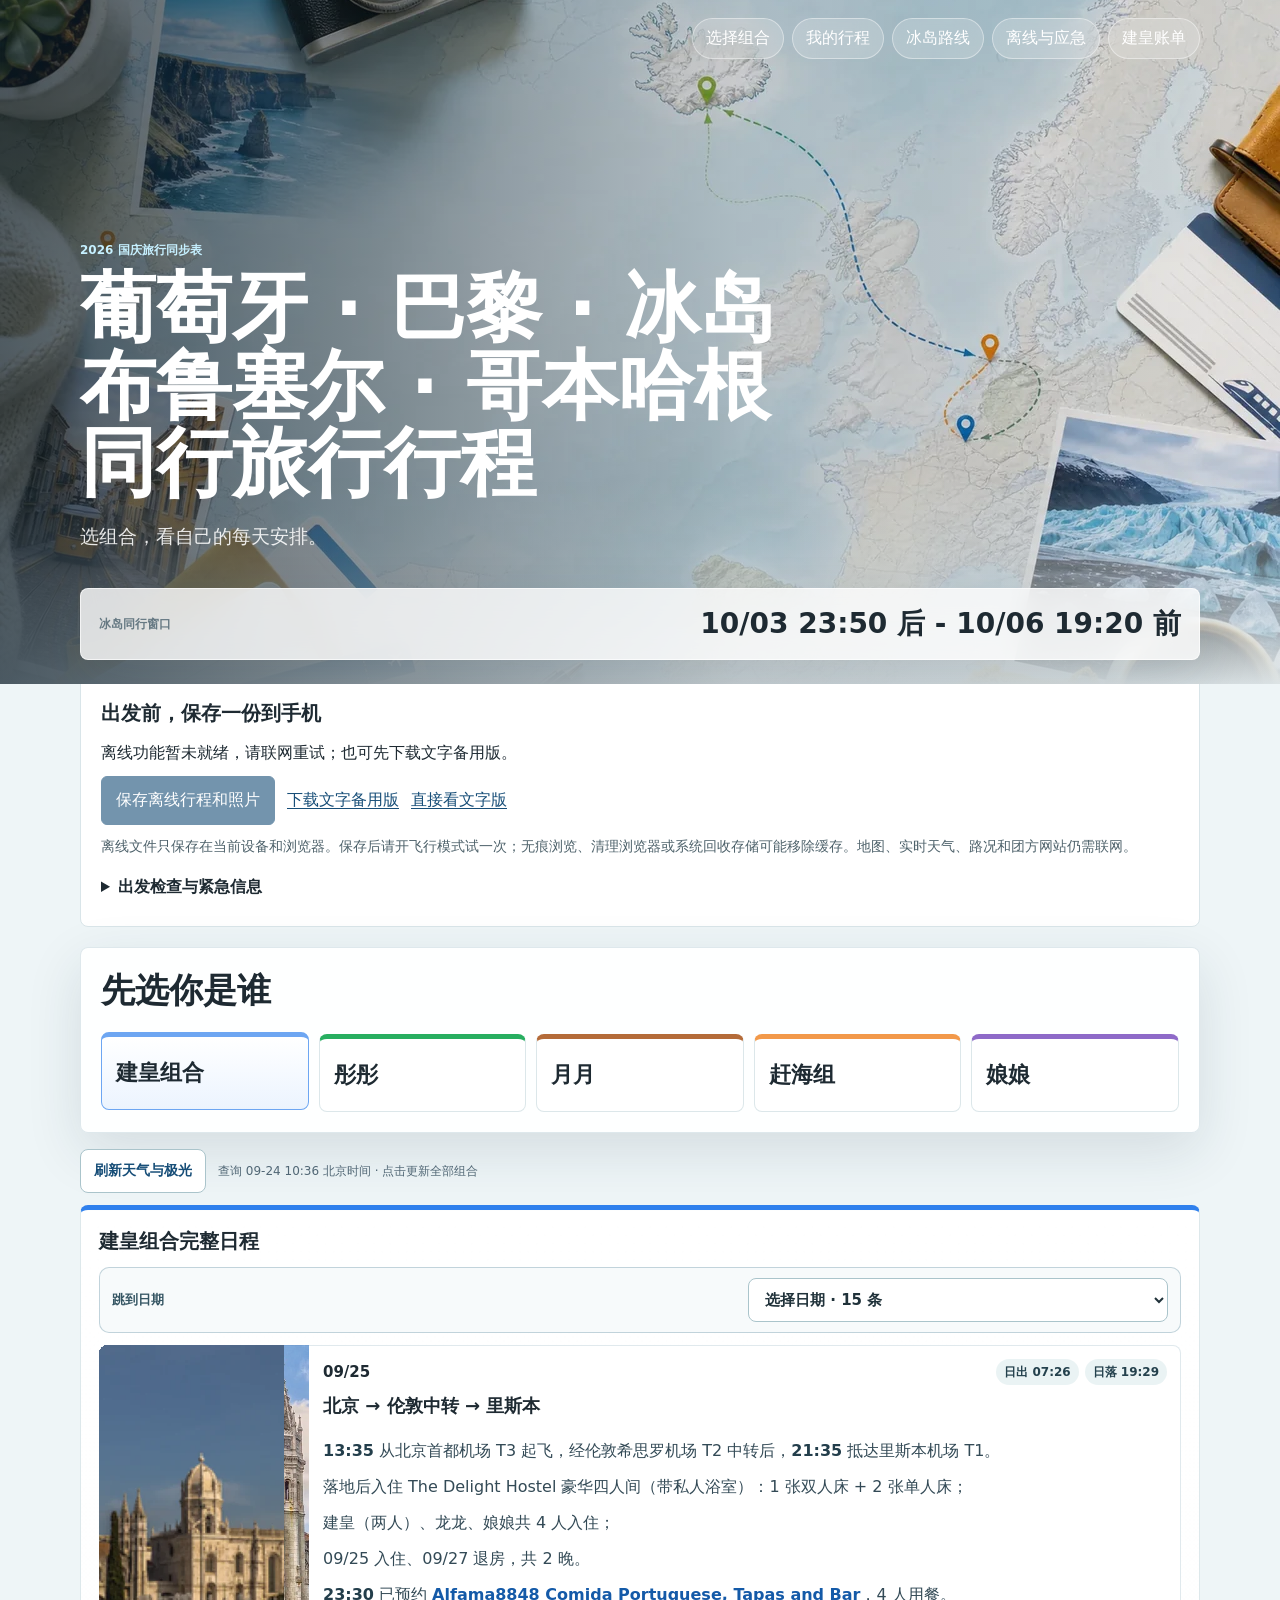
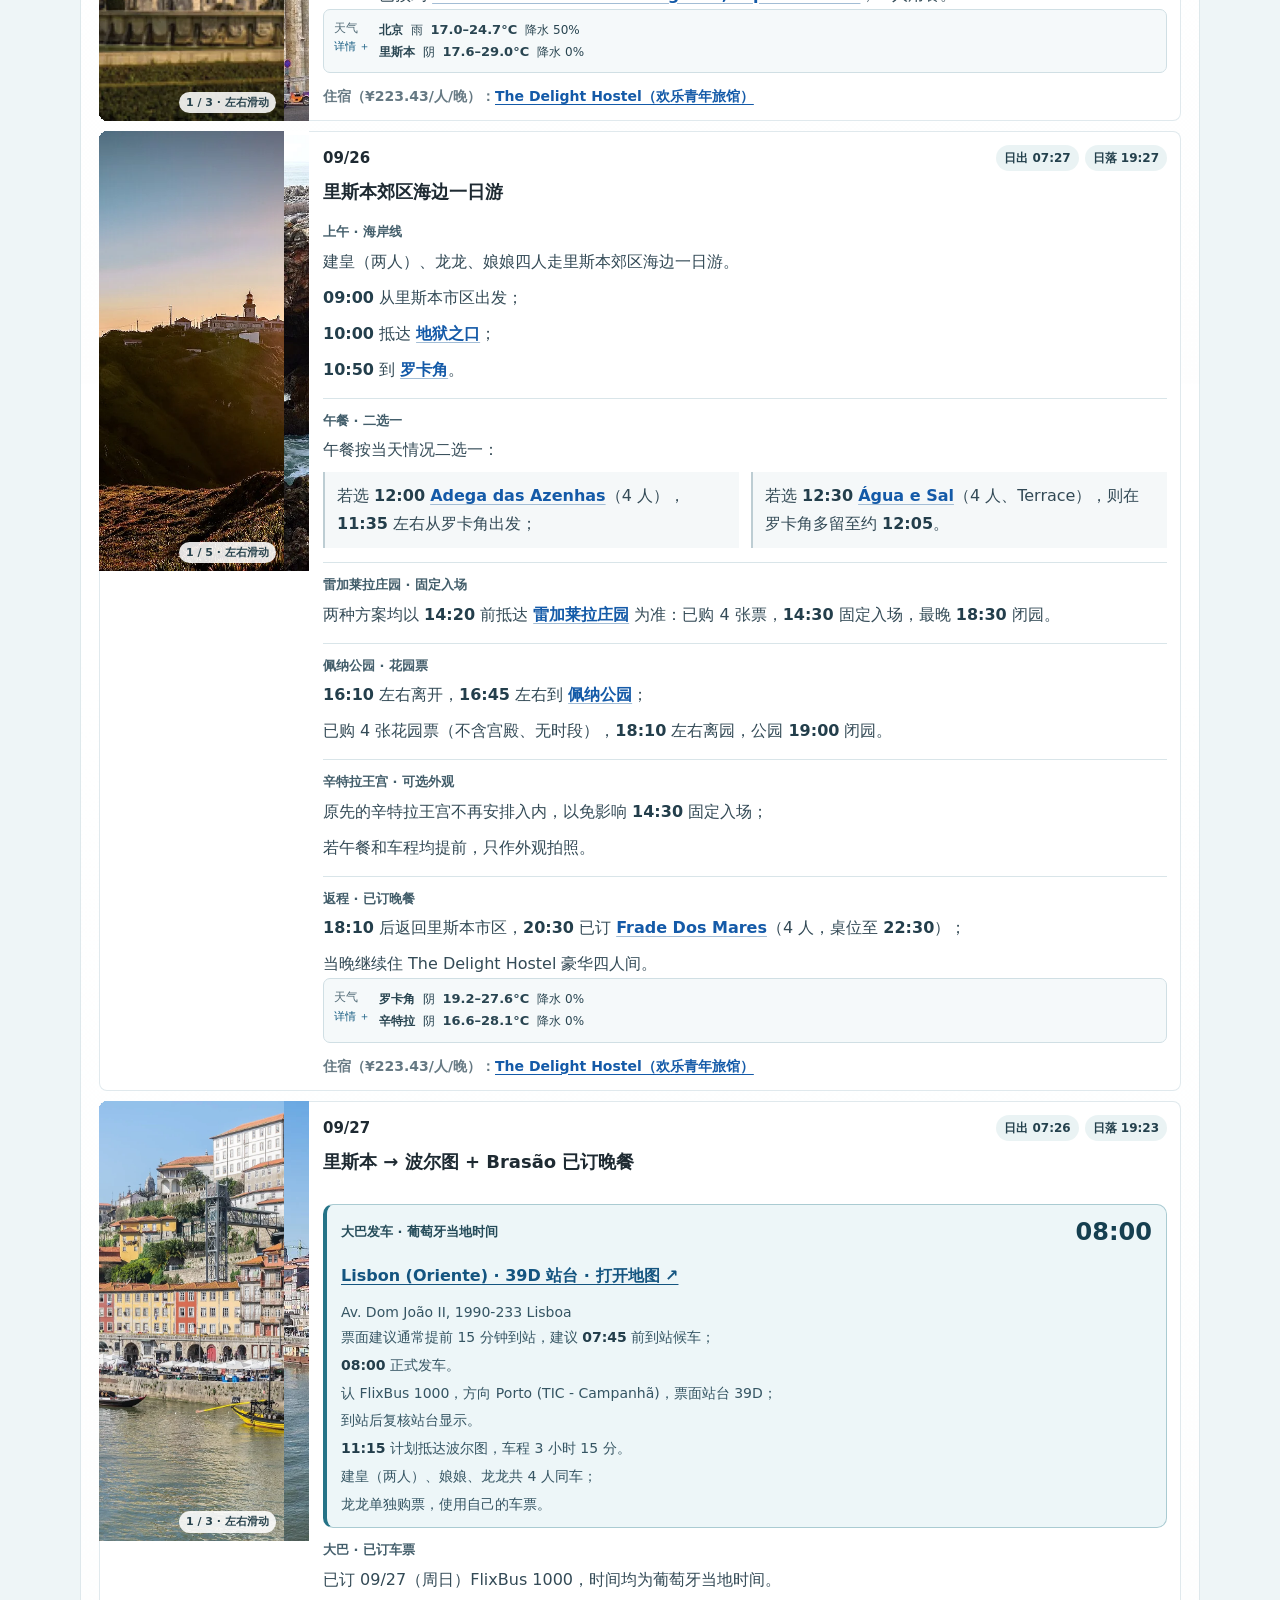
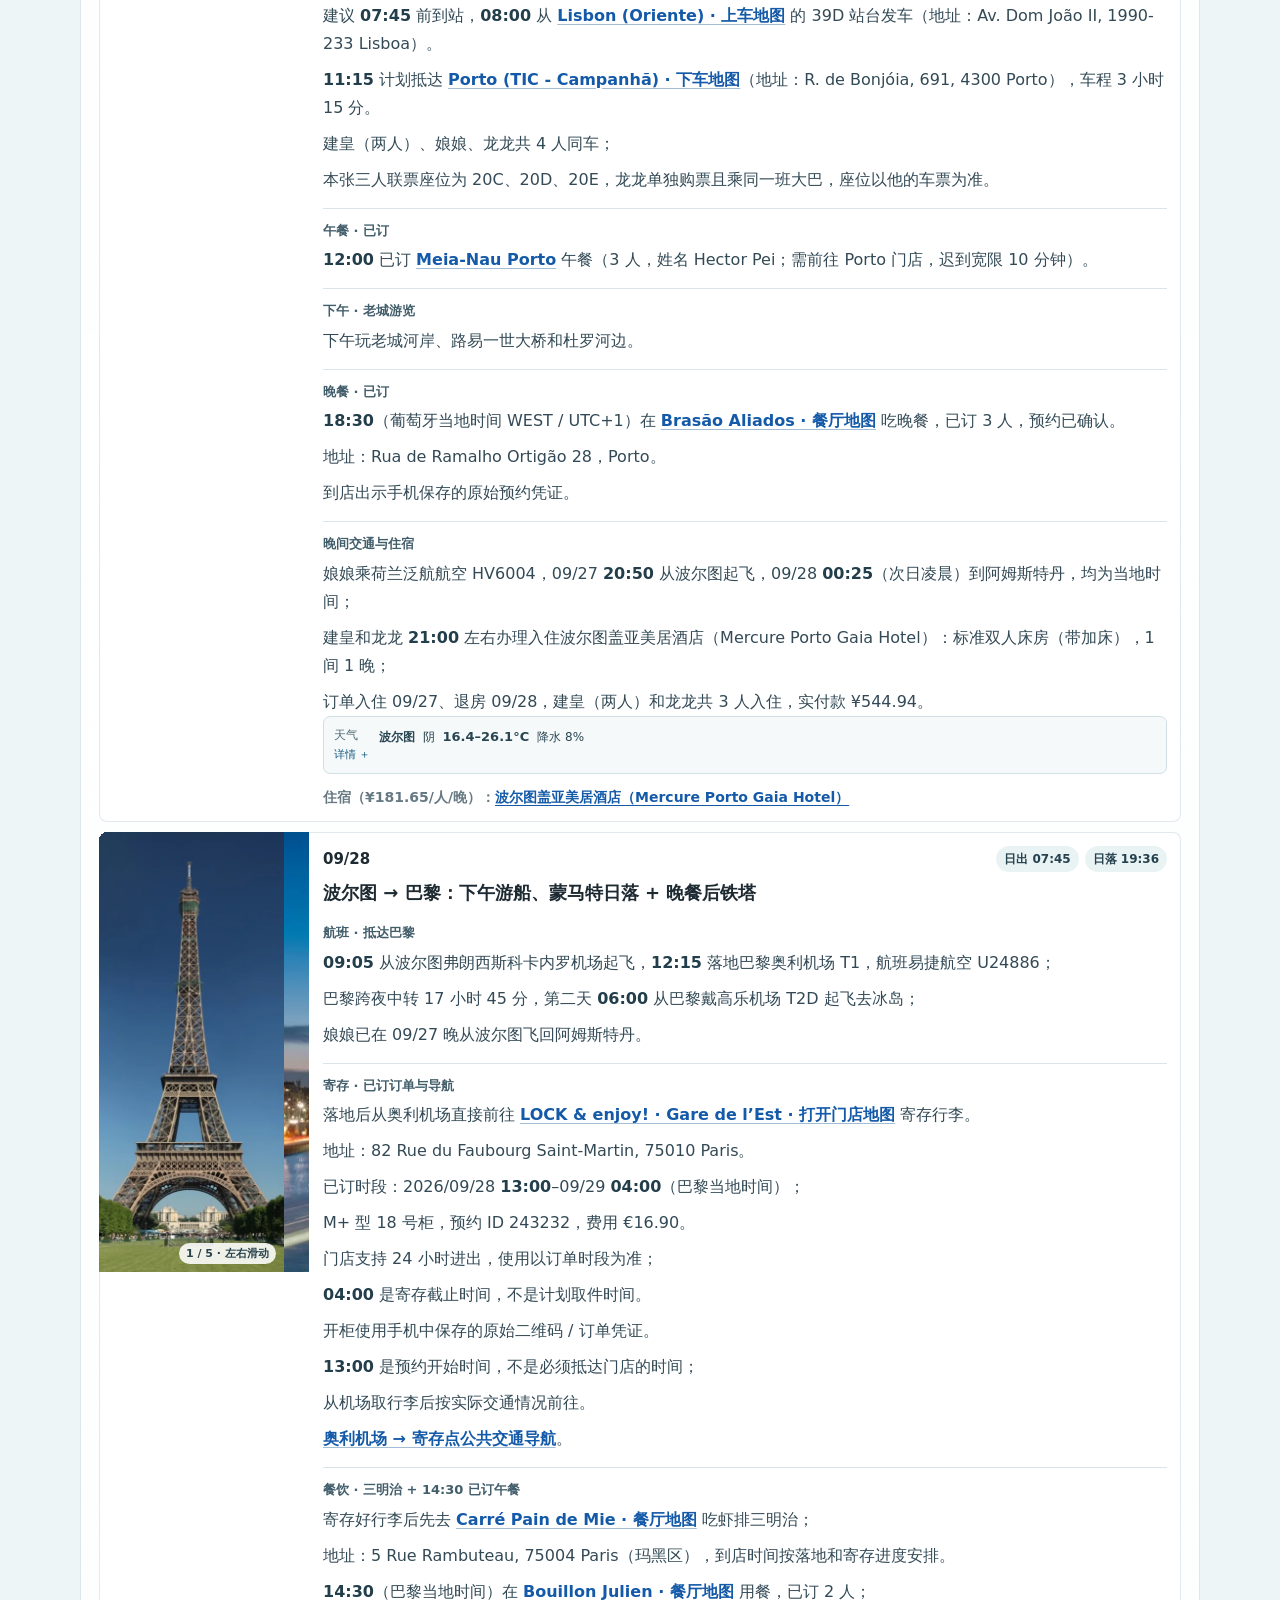
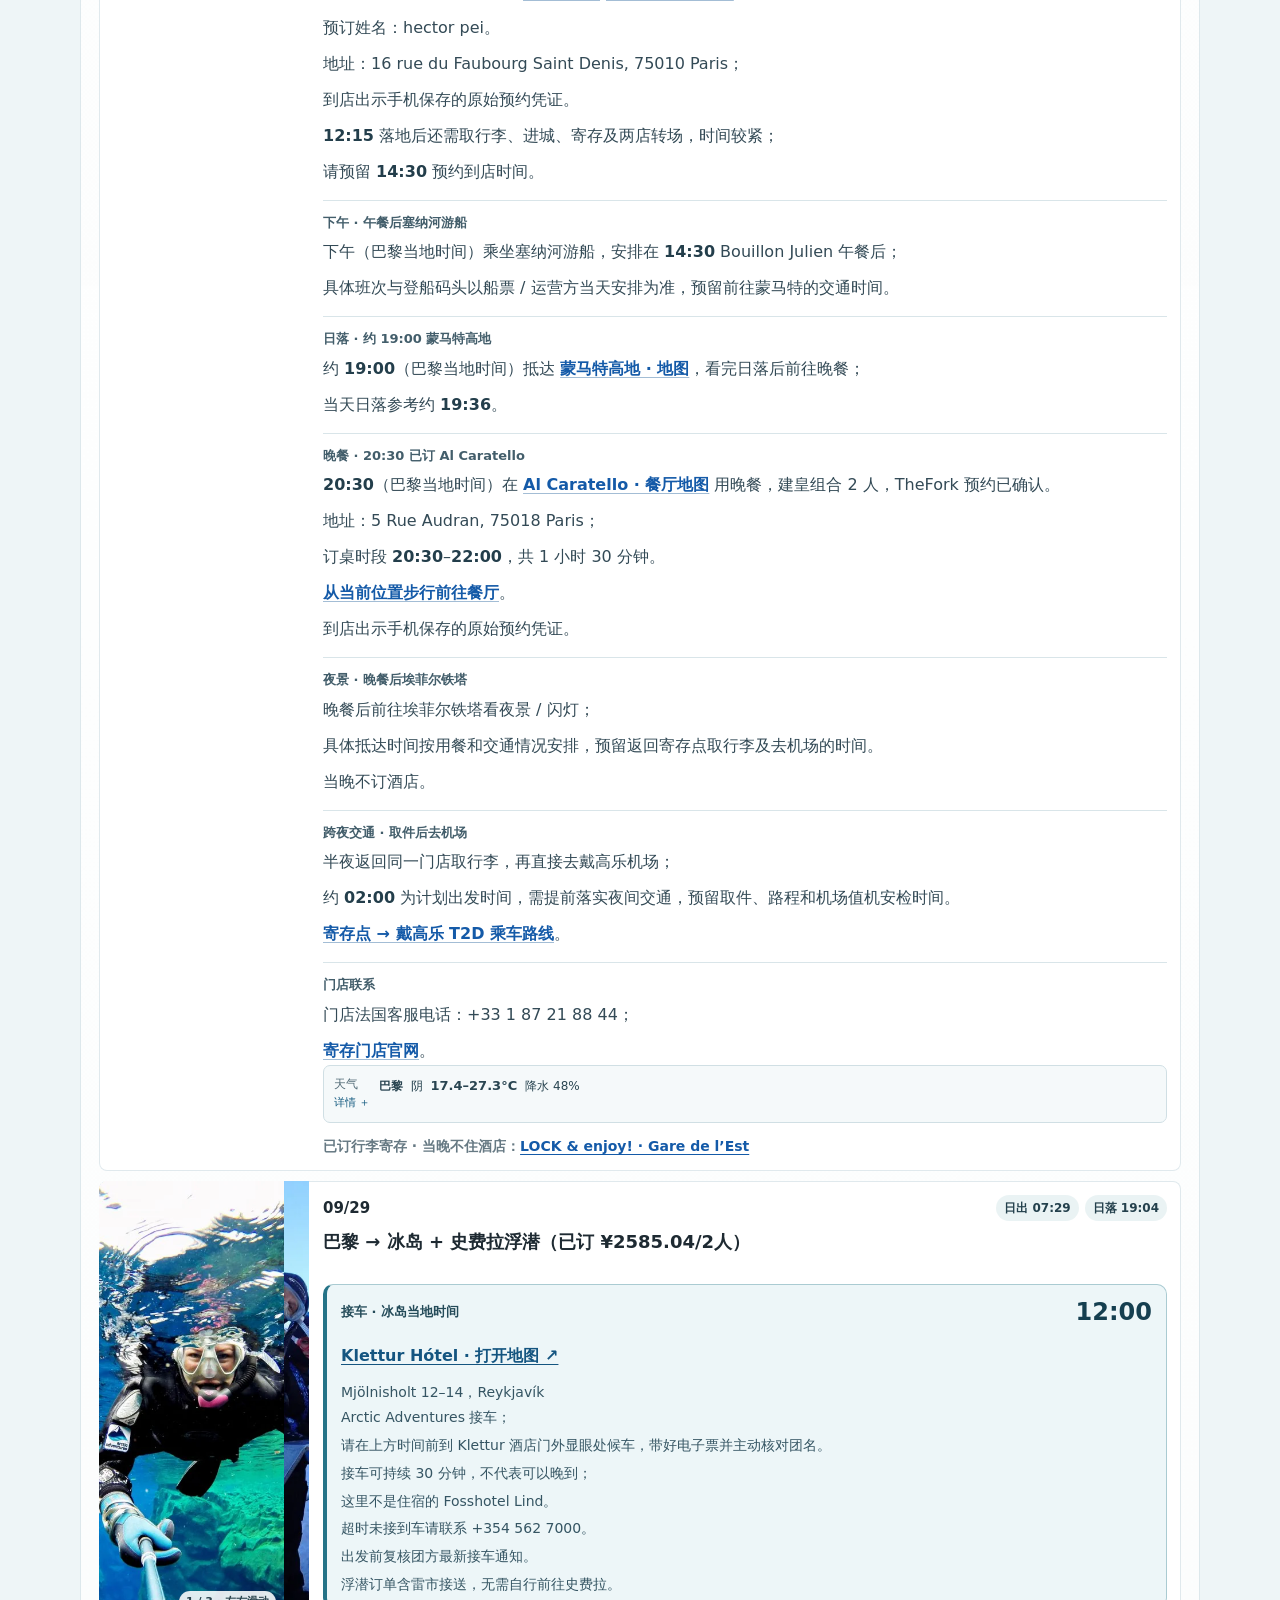
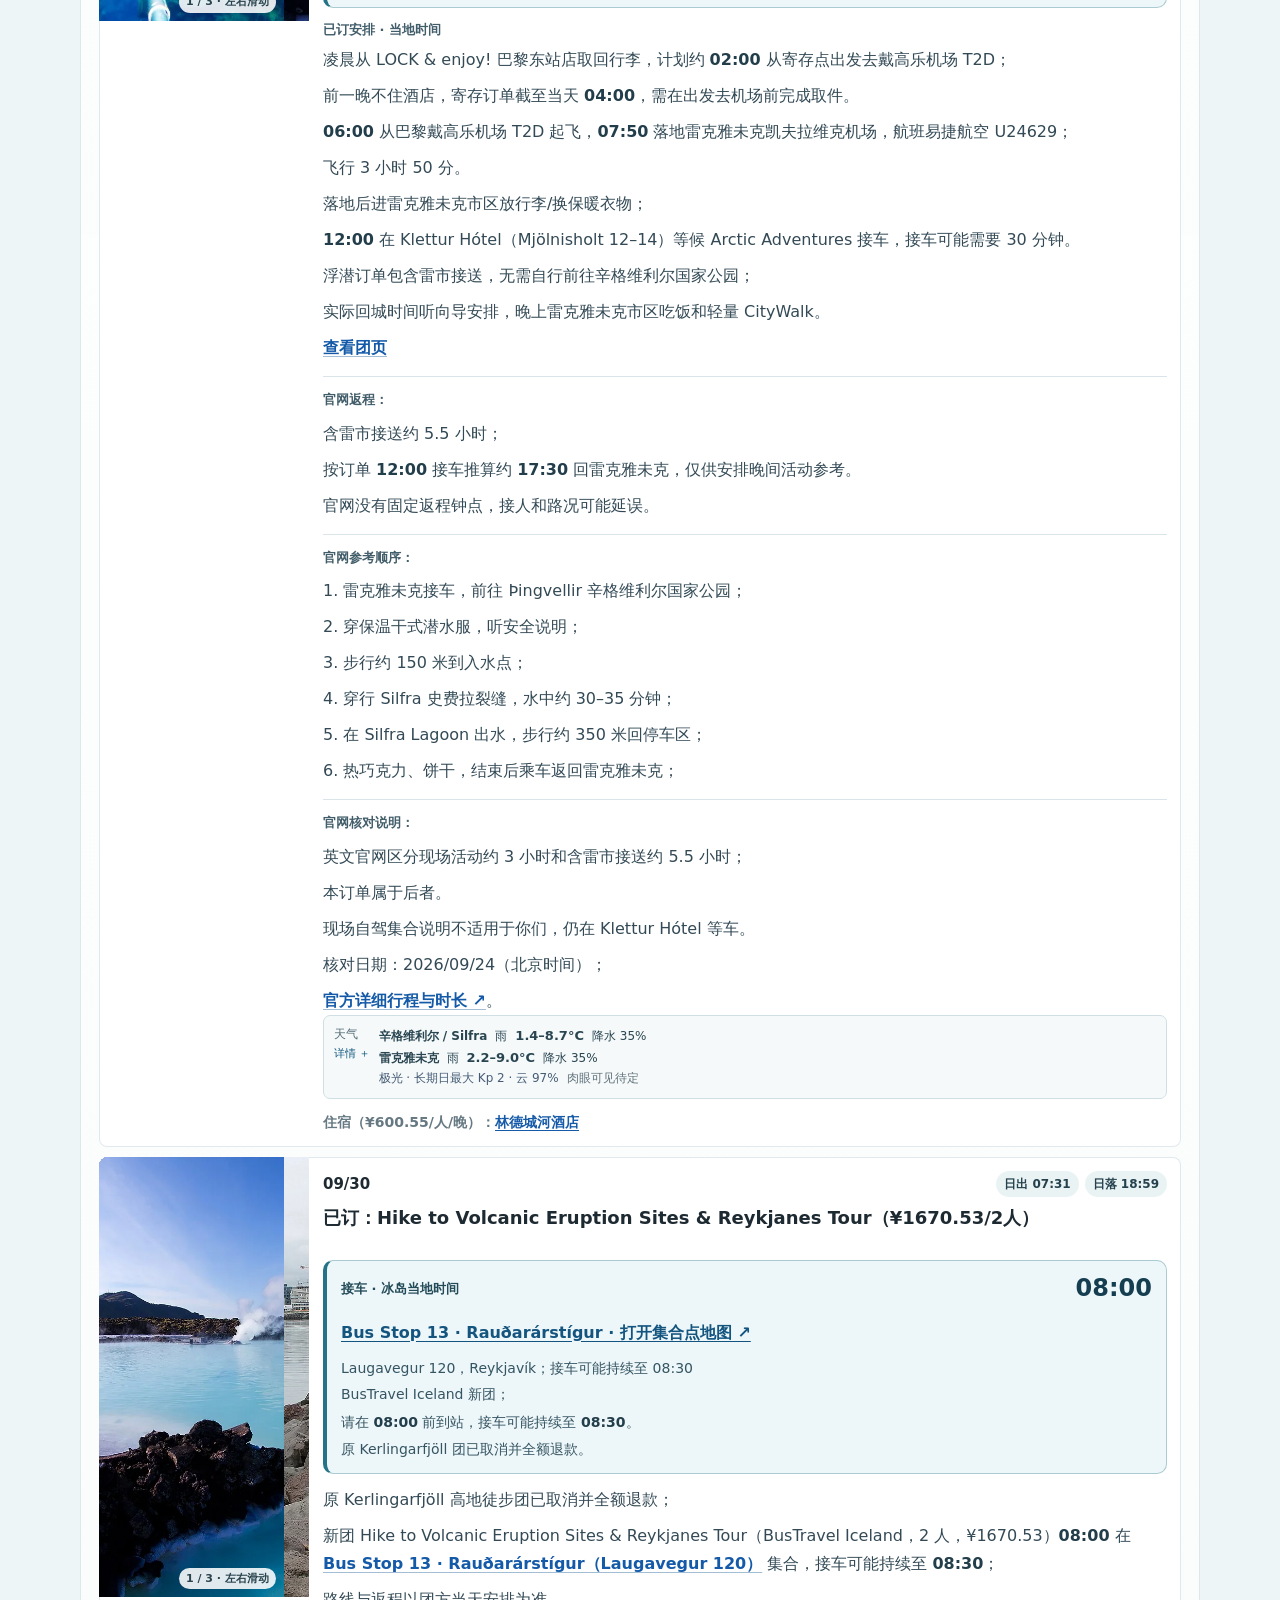
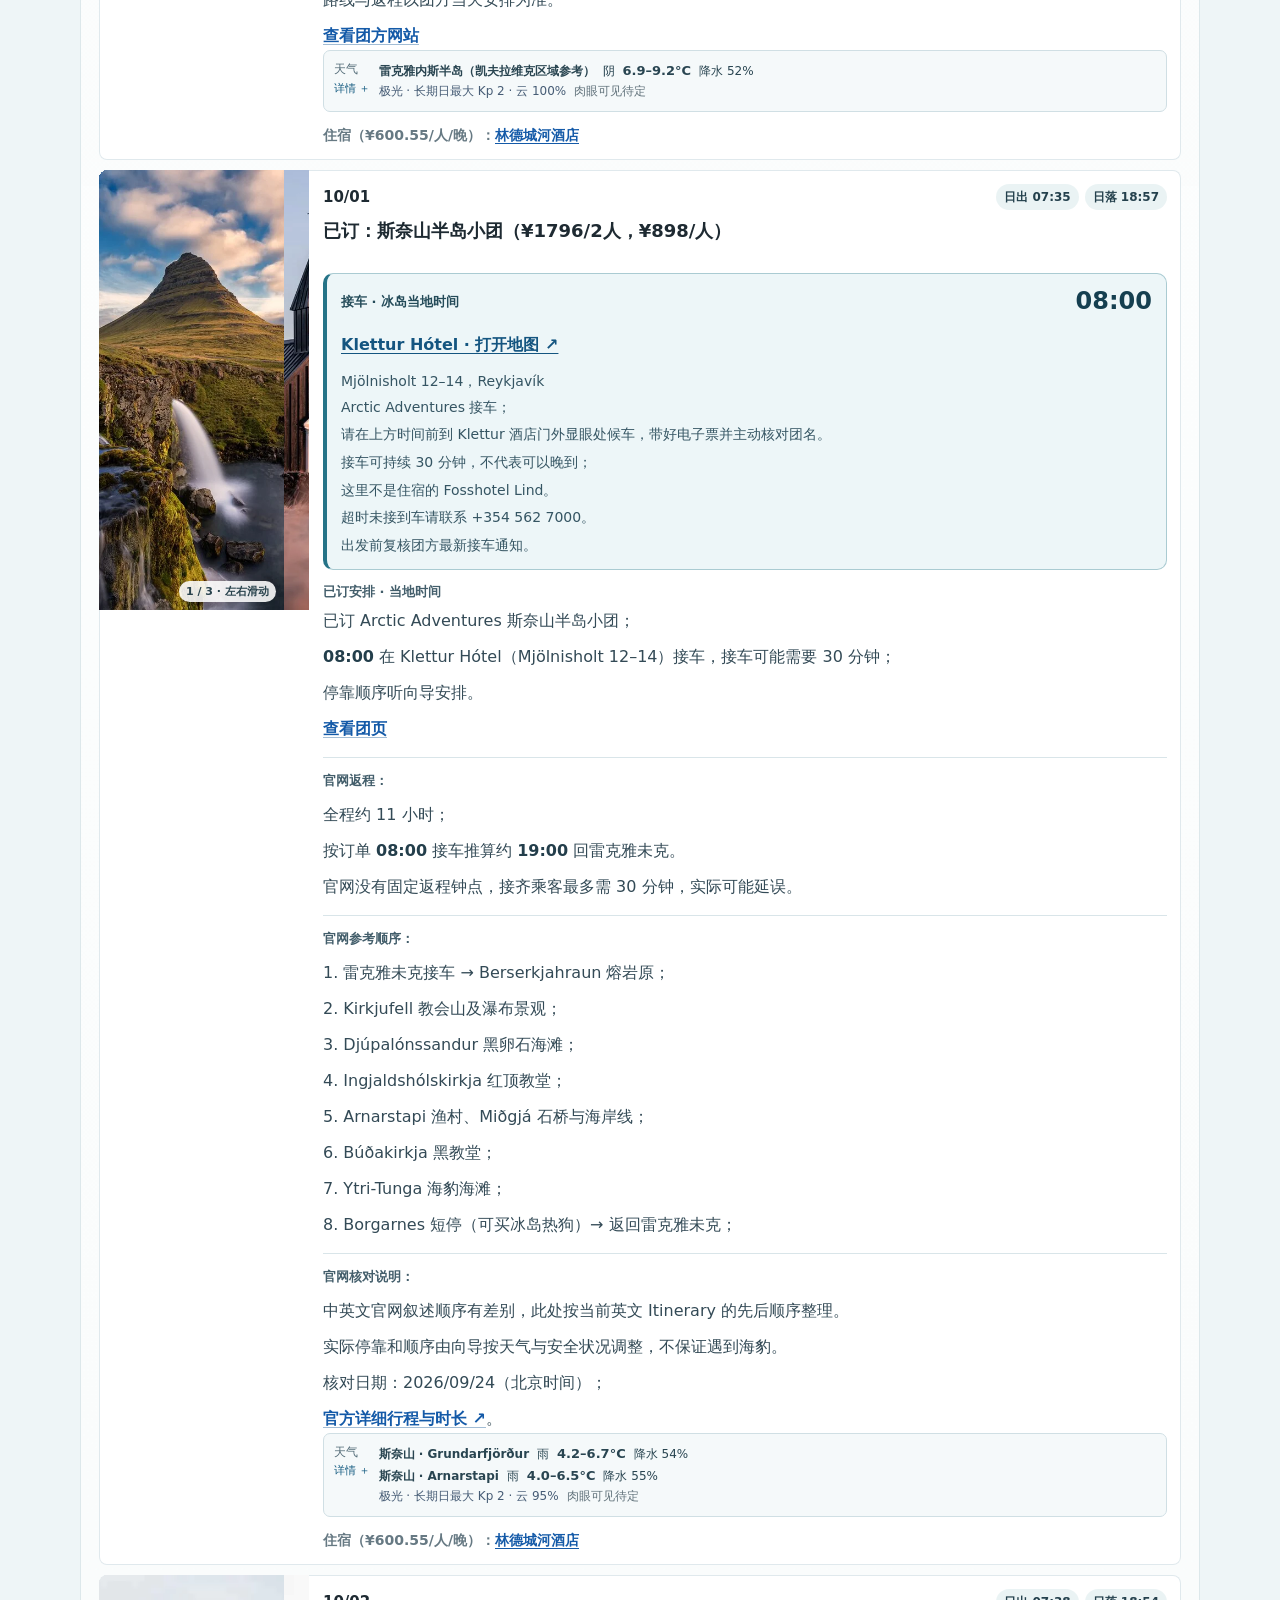
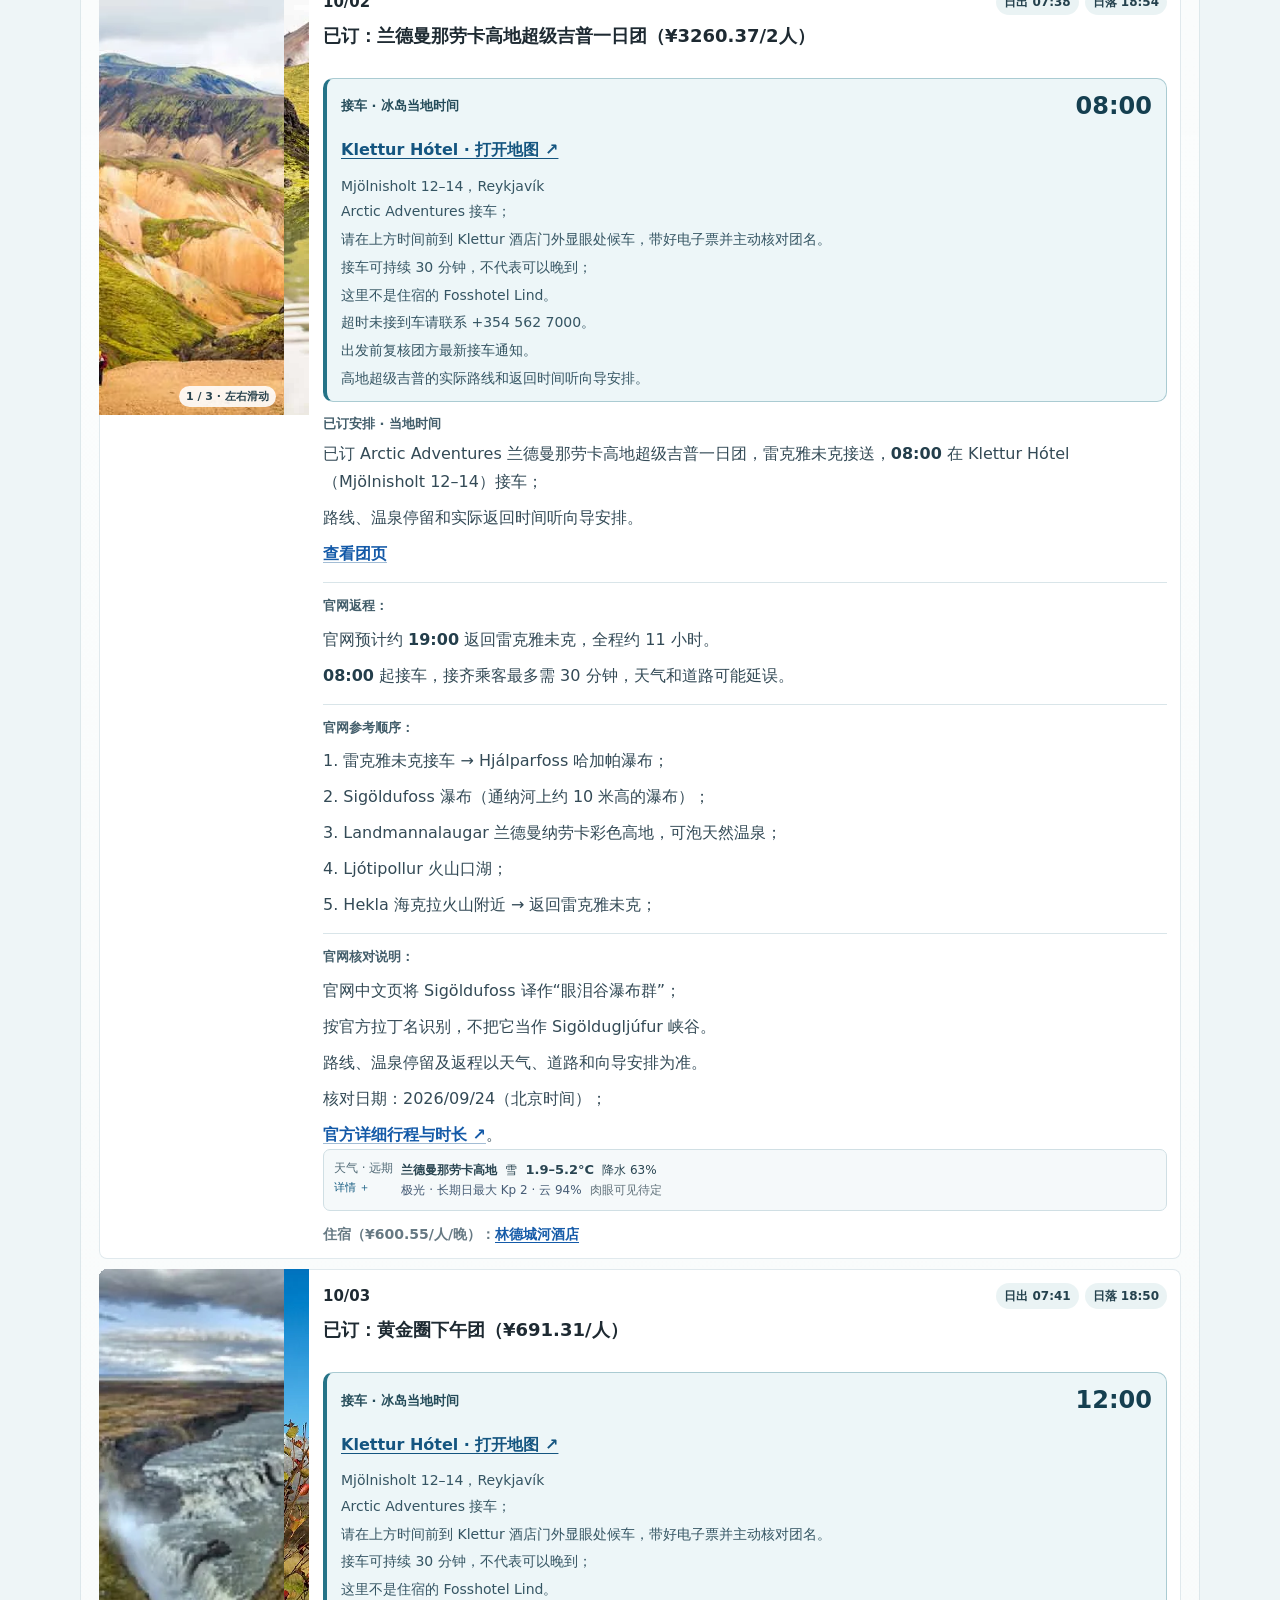
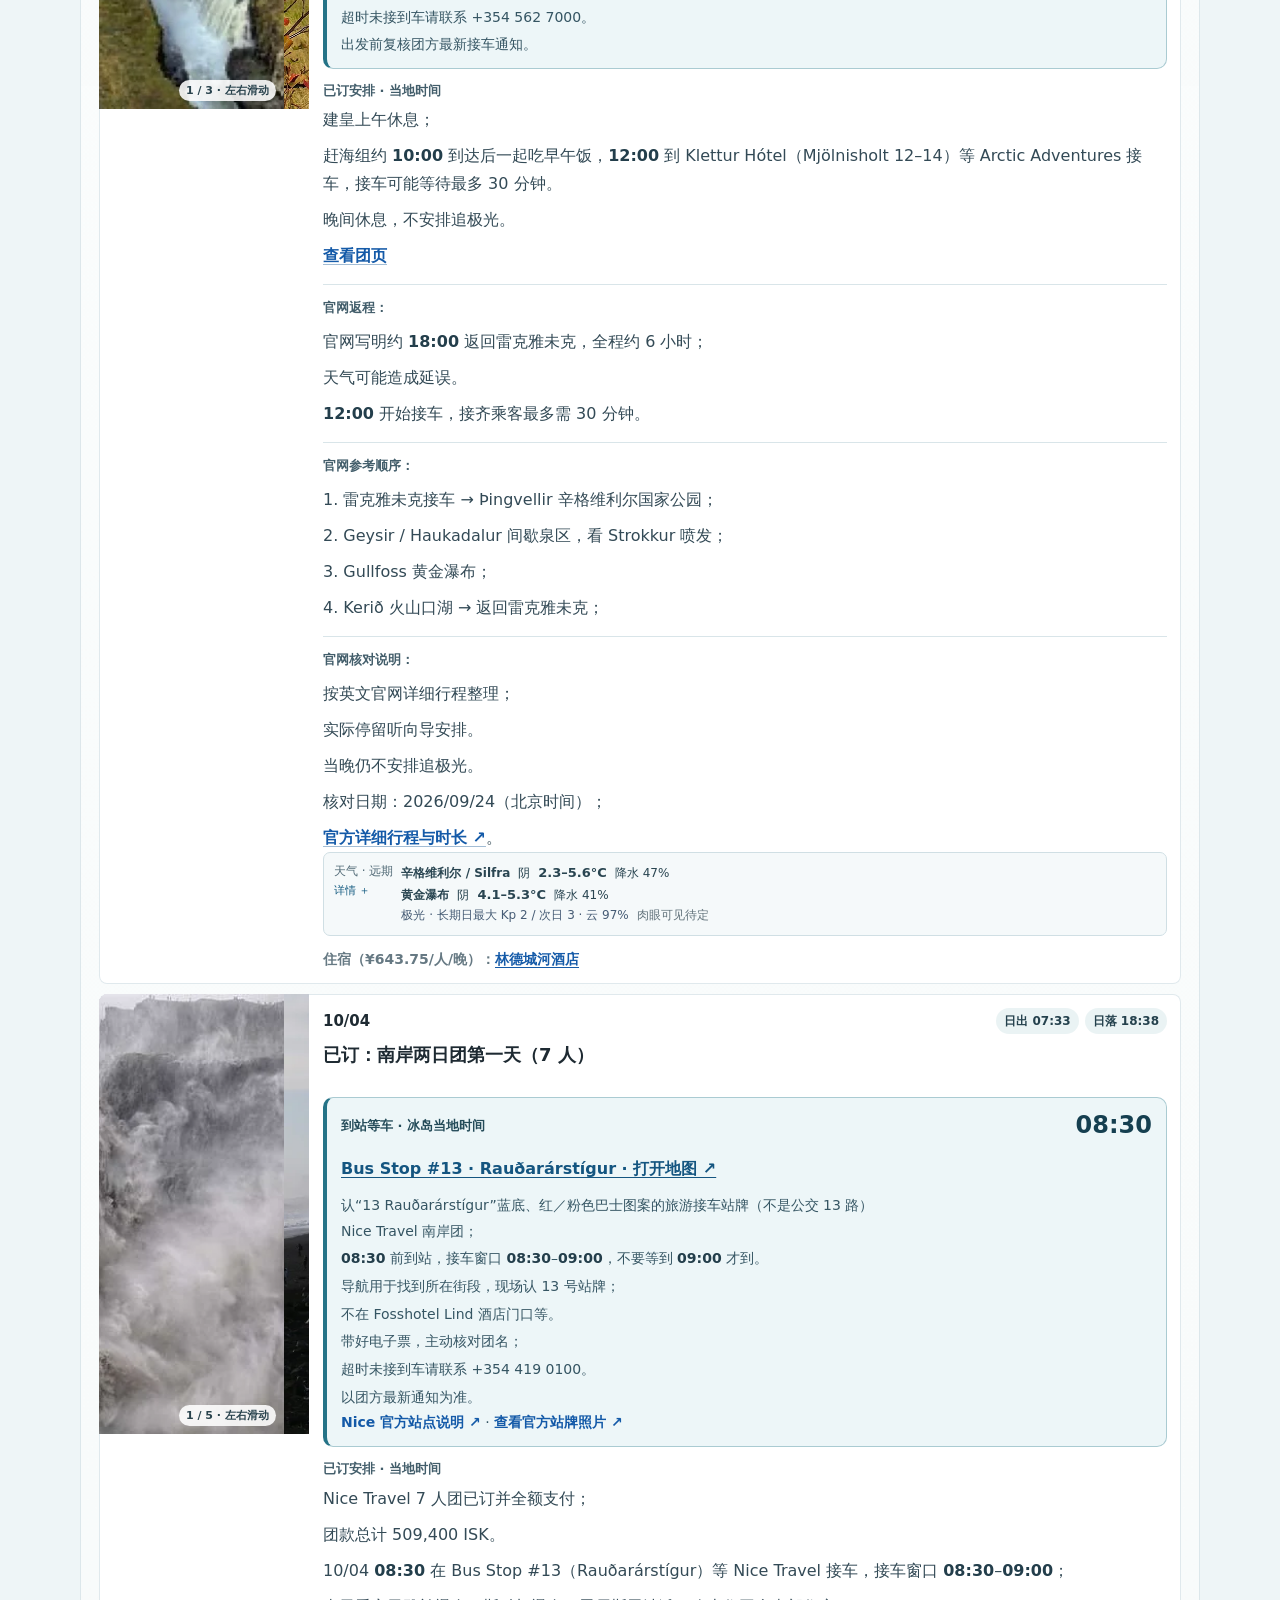
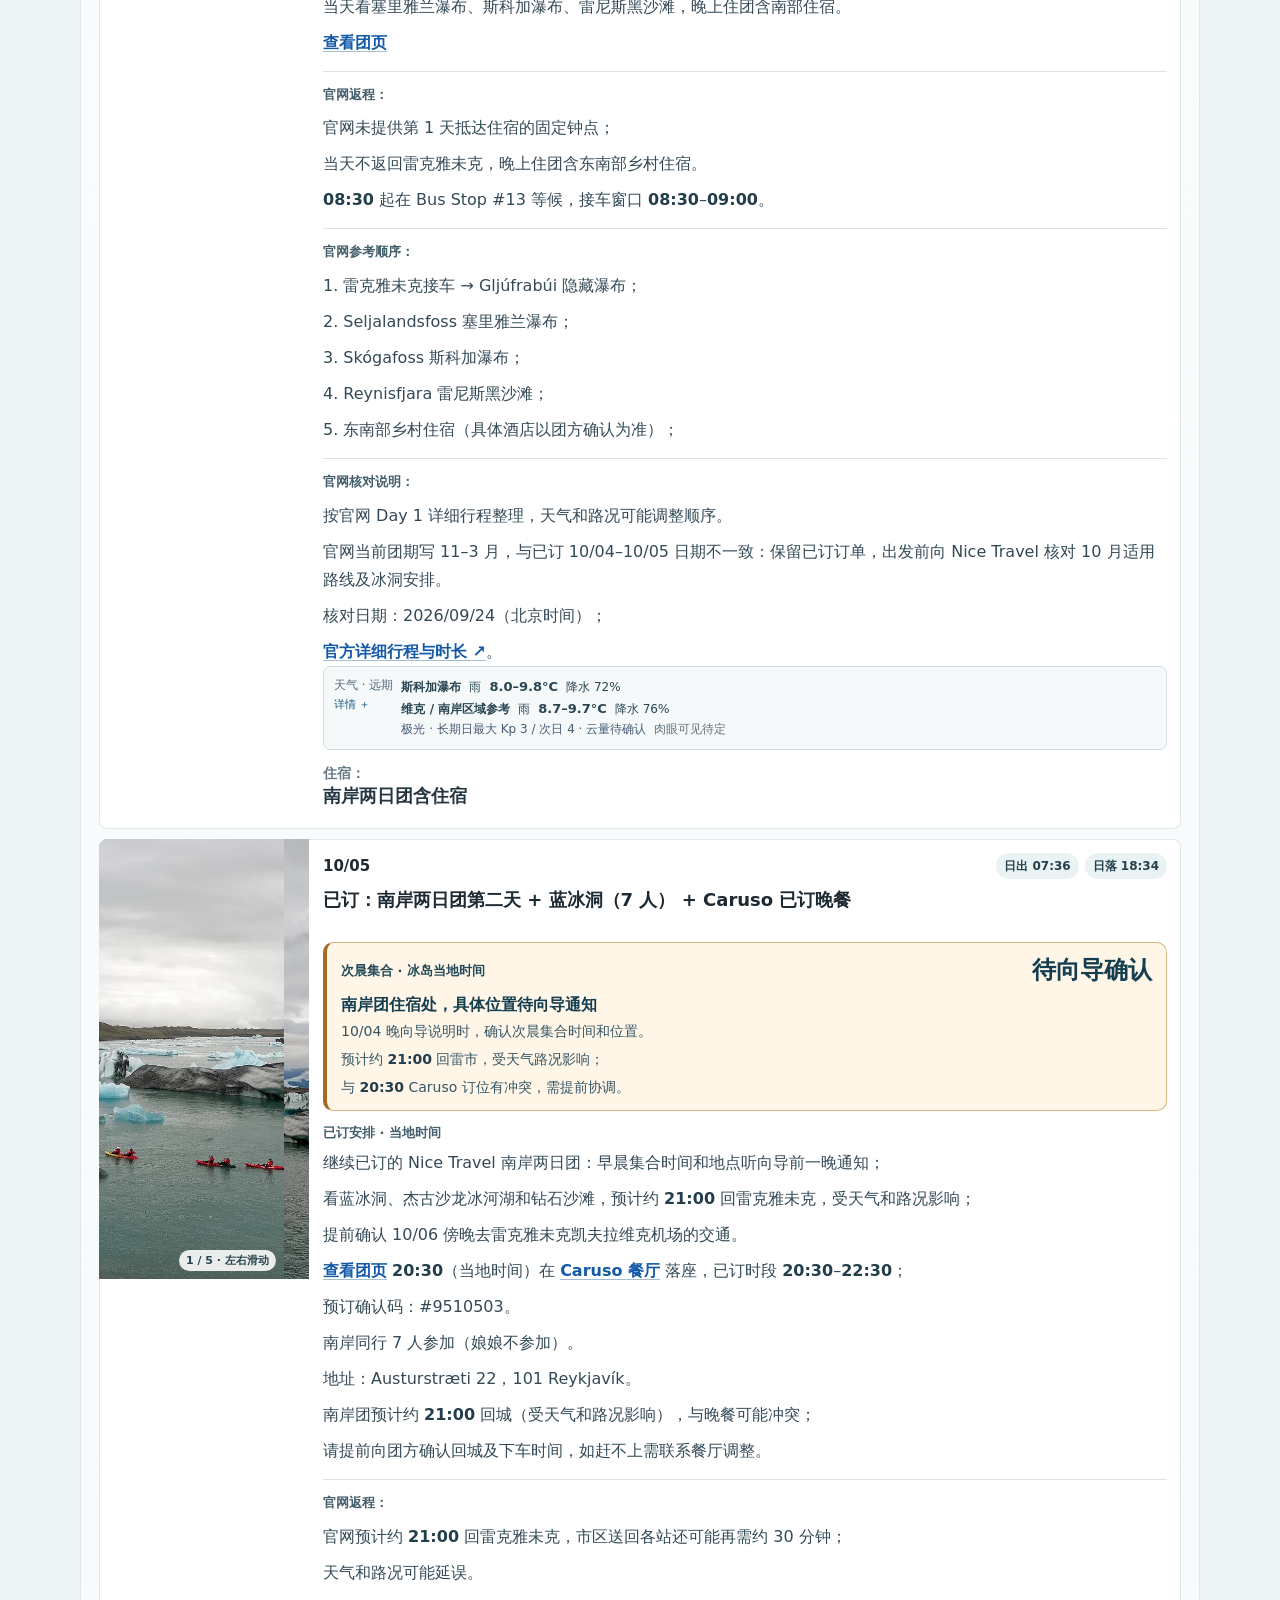
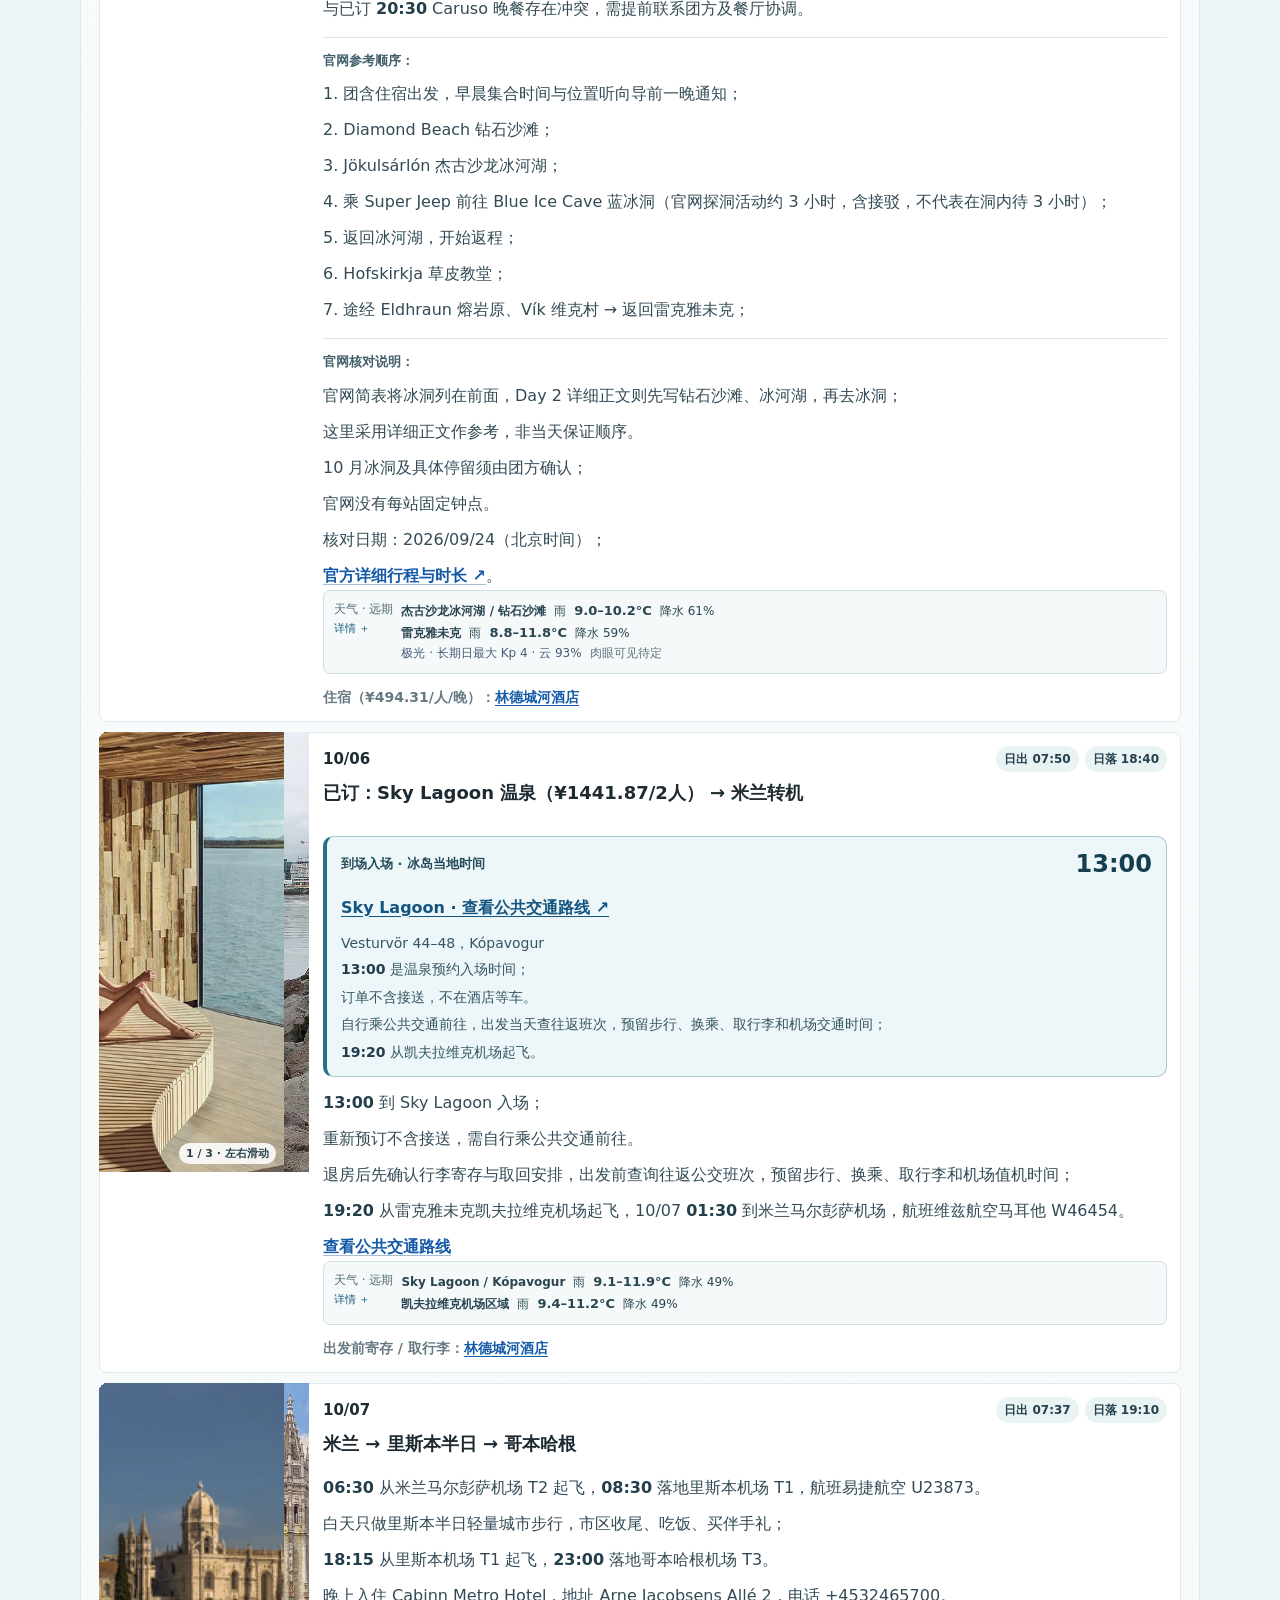
==== index.html @ 909f2b17 "Update Sep 30 tour and add Jianhuang ledger" ====
<!doctype html>
<html lang="zh-CN">
  <head>
    <meta charset="utf-8" />
    <meta name="viewport" content="width=device-width, initial-scale=1, viewport-fit=cover" />
    <meta name="theme-color" content="#eef5f7" />
    <meta name="referrer" content="no-referrer" />
    <meta name="robots" content="noindex, nofollow" />
    <meta http-equiv="Content-Security-Policy" content="default-src 'self'; script-src 'self'; style-src 'self' 'unsafe-inline'; img-src 'self' data:; connect-src 'self' https://api.open-meteo.com https://services.swpc.noaa.gov; worker-src 'self'; object-src 'none'; base-uri 'none'; form-action 'none'; frame-src 'none'" />
    <meta name="description" content="2026 国庆葡萄牙、巴黎、布鲁塞尔、哥本哈根、冰岛旅行攻略。彤彤 10/03 经布鲁塞尔飞冰岛，月月同日经哥本哈根夜间抵达；冰岛南岸 7 人同行，后续按每日行程分为 5 人和 3 人。" />
    <link rel="icon" href="data:," />
    <title>2026 国庆｜按角色看的冰岛行程</title>
    <link rel="preload" as="image" href="assets/route-hero.webp" type="image/webp" fetchpriority="high" />
    <link rel="stylesheet" href="styles.css?v=official-tours-20260924-1" />
    <style>
      body:not([data-itinerary-status="ready"]) main > section:not(.travel-readiness) { display: none !important; }
      body[data-itinerary-status="ready"] #itineraryStatus { display: none; }
    </style>
  </head>
  <body data-itinerary-status="loading">
    <header class="hero">
      <div class="hero__shade"></div>
      <nav class="topbar" aria-label="页面导航">
        <a href="#roleGate">选择组合</a>
        <a href="#myDashboard">我的行程</a>
        <a href="#routeAtlas">冰岛路线</a>
        <a href="#travelReady">离线与应急</a>
        <a href="bill.html#jianhuang">建皇账单</a>
      </nav>
      <div class="hero__content">
        <p class="eyebrow">2026 国庆旅行同步表</p>
        <h1>
          <span>葡萄牙 · 巴黎 · 冰岛</span>
          <span>布鲁塞尔 · 哥本哈根</span>
          <span>同行旅行行程</span>
        </h1>
        <p class="hero__lead">
          选组合，看自己的每天安排。
        </p>
      </div>
      <div class="hero__next">
        <span>冰岛同行窗口</span>
        <strong>10/03 23:50 后 - 10/06 19:20 前</strong>
      </div>
    </header>

    <main>
      <section class="travel-readiness" id="travelReady" aria-labelledby="travelReadyTitle">
        <h2 id="travelReadyTitle">出发前，保存一份到手机</h2>
        <p id="itineraryStatus" role="alert">如果完整行程迟迟未显示，请打开下方文字备用版，或联网后刷新重试。</p>
        <p id="offlineStatus" role="status" aria-live="polite">请联网打开一次，再保存离线行程；文字备用版可直接下载。</p>
        <div class="travel-readiness__actions">
          <button id="saveOffline" type="button" disabled>保存离线行程和照片</button>
          <button id="updateOffline" type="button" hidden>使用新版本</button>
          <a href="travel-backup.html" download="2026国庆-文字备用行程.html">下载文字备用版</a>
          <a href="travel-backup.html" target="_blank" rel="noopener noreferrer">直接看文字版</a>
        </div>
        <p class="travel-readiness__note">离线文件只保存在当前设备和浏览器。保存后请开飞行模式试一次；无痕浏览、清理浏览器或系统回收存储可能移除缓存。地图、实时天气、路况和团方网站仍需联网。</p>
        <details>
          <summary>出发检查与紧急信息</summary>
          <div id="travelEmergency">
            <p><strong>紧急情况先拨 <a href="tel:112">112</a></strong>（冰岛及本次行程的欧盟国家）。在冰岛若 112 无法接通、断线或无法听清，可拨 <a href="tel:+3545990112">+354 599 0112</a>；备用号码按普通电话处理，不自动传送定位，请主动报告所在位置。<a href="https://www.112.is/en/important-information-regarding-calls-to-112" target="_blank" rel="noopener noreferrer">冰岛官方说明</a></p>
            <p>每天出发前联网查看 <a href="https://en.vedur.is/alerts" target="_blank" rel="noopener noreferrer">天气预警</a>、<a href="https://umferdin.is/en" target="_blank" rel="noopener noreferrer">官方路况</a> 和 <a href="https://safetravel.is/travel-conditions/" target="_blank" rel="noopener noreferrer">旅行安全提示</a>。离线行程不包含实时预警，现场封闭与向导安排优先。</p>
            <p>黑沙滩始终远离水边，不背对海浪；遵守警示灯、封闭线和现场人员指示，并注意崖壁落石。<a href="https://safetravel.is/travel-conditions/blackbeach-safety/" target="_blank" rel="noopener noreferrer">黑沙滩官方安全指引</a></p>
          </div>
          <p>所有航班和集合时间均按当地时间；临行以航空公司及团方最新通知为准。车票、酒店确认单和保险救援电话请另存手机“文件”，不要只依赖本网站。</p>
          <p>赶海组 10/02 阿姆斯特丹大巴的公司、时刻和上下车点，以及部分住宿，仍需用订单核实。</p>
          <p>这是公开分享网页，角色选择不提供隐私保护。请勿把护照、完整订单号、密码或个人紧急联系人上传到本站。</p>
        </details>
        <noscript><p>当前浏览器未启用脚本，请打开上方文字备用版查看全部组合行程。</p></noscript>
      </section>
      <section class="role-gate" id="roleGate" aria-label="选择自己的旅行角色">
        <div class="section-head section-head--compact">
          <div>
            <h2>先选你是谁</h2>
          </div>
        </div>
        <div id="roleChooser"></div>
      </section>

      <section class="role-dashboard" id="myDashboard" aria-label="我的旅行重点">
        <div class="weather-toolbar">
          <button id="refreshWeather" type="button" disabled>刷新天气与极光</button>
          <p id="weatherRefreshStatus" role="status" aria-live="polite">天气数据加载中…</p>
        </div>
        <div id="roleDashboard"></div>
      </section>

      <section class="ai-readable-summary" aria-label="AI 可读取的最新行程摘要" aria-hidden="true" inert>
        <h2>2026 国庆旅行攻略最新摘要 ref32</h2>
        <p>这是给 ChatGPT、搜索引擎和不执行 JavaScript 的读取器看的静态摘要。浏览器内的正式交互内容由 script.js 渲染，但以下文字代表当前最新版安排。</p>
        <p>10/03 当晚不安排追极光，已抵达的组合以晚餐和休息为主，月月 23:50 落地后前往住宿休息；建皇与赶海组已订的黄金圈下午团保留。</p>
        <h3>建皇组合</h3>
        <p>9/25 北京经伦敦到里斯本；建皇（两人）、龙龙和娘娘已订欢乐青年旅馆 The Delight Hostel 的豪华四人间，09/25 入住、09/27 退房，共 2 晚。实付总价 ¥1,787.44，按 4 人、2 晚计算为 ¥223.43/人/晚。9/25 23:30 已预约 <a href="https://www.google.com/maps/search/?api=1&amp;query=Alfama8848%20Comida%20Portuguese%20Tapas%20and%20Bar%20Lisbon" target="_blank" rel="noreferrer">Alfama8848 Comida Portuguese, Tapas and Bar</a>，4 人用餐。9/26 09:00 从里斯本市区出发，10:00 地狱之口、10:50 罗卡角；午餐按 12:00 <a href="https://www.google.com/maps/search/?api=1&amp;query=Adega%20das%20Azenhas%20Avenida%20Comiss%C3%A3o%20de%20Melhoramentos%201928%201%20Colares%20Lisbon" target="_blank" rel="noreferrer">Adega das Azenhas</a> 或 12:30 <a href="https://www.google.com/maps/search/?api=1&amp;query=%C3%81gua%20e%20Sal%20Largo%20do%20Padre%20Ant%C3%B3nio%205%20Colares%20Lisbon" target="_blank" rel="noreferrer">Água e Sal</a> 二选一。雷加莱拉庄园已购 4 张票，14:30 固定入场（18:30 闭园）；16:45 左右进已购 4 张花园票的佩纳公园（不含宫殿、无时段；19:00 闭园）。辛特拉王宫只保留为可选外观拍照，不安排入内；18:10 后回市区，20:30 已订 <a href="https://www.google.com/maps/search/?api=1&amp;query=Frade%20dos%20Mares%20Avenida%20Dom%20Carlos%20I%2055A%20Lisbon" target="_blank" rel="noreferrer">Frade Dos Mares</a>（4 人，至 22:30）。9/27（周日）建皇（两人）、娘娘、龙龙共 4 人同乘 FlixBus 1000；08:00 从 <a href="https://www.google.com/maps/search/?api=1&amp;query=FlixBus%20Lisbon%20Oriente%20Av.%20Dom%20Jo%C3%A3o%20II%201990-233%20Lisboa" target="_blank" rel="noopener noreferrer">Lisbon (Oriente)</a> 39D 站台出发（Av. Dom João II, 1990-233 Lisboa），建议 07:45 前到站；11:15 计划抵达 <a href="https://www.google.com/maps/search/?api=1&amp;query=Porto%20TIC%20Campanh%C3%A3%20R.%20de%20Bonj%C3%B3ia%20691%204300%20Porto" target="_blank" rel="noopener noreferrer">Porto (TIC - Campanhã)</a>（R. de Bonjóia, 691, 4300 Porto），车程 3 小时 15 分，均为葡萄牙当地时间。本张三人联票座位为 20C、20D、20E；龙龙单独购票且乘同一班大巴，座位以他的车票为准。9/27 12:00 已订 <a href="https://www.google.com/maps/search/?api=1&amp;query=Meia-Nau%20Porto" target="_blank" rel="noreferrer">Meia-Nau Porto</a> 午餐（3 人，姓名 Hector Pei；Porto 门店）。9/27 18:30（葡萄牙当地时间 WEST / UTC+1）在 <a href="https://www.google.com/maps/search/?api=1&amp;query=Bras%C3%A3o%20Aliados%20Rua%20de%20Ramalho%20Ortig%C3%A3o%2028%20Porto" target="_blank" rel="noopener noreferrer">Brasão Aliados · 餐厅地图</a> 吃晚餐，已订 3 人，预约已确认。地址：Rua de Ramalho Ortigão 28，Porto。到店出示手机保存的原始预约凭证。娘娘乘荷兰泛航航空 HV6004，09/27 20:50 从波尔图起飞，09/28 00:25（次日凌晨）到阿姆斯特丹，均为当地时间；建皇（两人）和龙龙当晚住波尔图盖亚美居酒店（Mercure Porto Gaia Hotel），09/27 入住、09/28 退房，实付 ¥544.94。建皇 9/28 09:05 从波尔图飞巴黎奥利机场，12:15 落地后直达 <a href="https://www.google.com/maps/search/?api=1&amp;query=LOCK%20%26%20enjoy%2082%20Rue%20du%20Faubourg%20Saint-Martin%2075010%20Paris" target="_blank" rel="noreferrer">LOCK &amp; enjoy! 巴黎东站店</a> 寄存（82 Rue du Faubourg Saint-Martin, 75010 Paris；09/28 13:00–09/29 04:00，M+ 型 18 号柜，€16.90）。寄存好行李后先去 <a href="https://www.google.com/maps/search/?api=1&amp;query=Carr%C3%A9%20Pain%20de%20Mie%205%20Rue%20Rambuteau%2075004%20Paris" target="_blank" rel="noopener noreferrer">Carré Pain de Mie · 餐厅地图</a> 吃虾排三明治；地址：5 Rue Rambuteau, 75004 Paris（玛黑区），到店时间按落地和寄存进度安排。14:30（巴黎当地时间）在 <a href="https://www.google.com/maps/search/?api=1&amp;query=Bouillon%20Julien%2016%20rue%20du%20Faubourg%20Saint%20Denis%2075010%20Paris" target="_blank" rel="noopener noreferrer">Bouillon Julien · 餐厅地图</a> 用餐，已订 2 人；预订姓名：hector pei。地址：16 rue du Faubourg Saint Denis, 75010 Paris；到店出示手机保存的原始预约凭证。12:15 落地后还需取行李、进城、寄存及两店转场，时间较紧；请预留 14:30 预约到店时间。下午（巴黎当地时间）乘坐塞纳河游船，安排在 14:30 Bouillon Julien 午餐后；具体班次与登船码头以船票 / 运营方当天安排为准，预留前往蒙马特的交通时间。约 19:00（巴黎当地时间）抵达 <a href="https://www.google.com/maps/search/?api=1&amp;query=Montmartre%20Paris" target="_blank" rel="noopener noreferrer">蒙马特高地 · 地图</a>，看完日落后前往晚餐；当天日落参考约 19:36。20:30（巴黎当地时间）在 <a href="https://www.google.com/maps/search/?api=1&amp;query=Al%20Caratello%205%20Rue%20Audran%2075018%20Paris" target="_blank" rel="noopener noreferrer">Al Caratello · 餐厅地图</a> 用晚餐，建皇组合 2 人，TheFork 预约已确认。地址：5 Rue Audran, 75018 Paris；订桌时段 20:30–22:00，共 1 小时 30 分钟。<a href="https://www.google.com/maps/dir/?api=1&amp;destination=Al%20Caratello%205%20Rue%20Audran%2075018%20Paris&amp;travelmode=walking" target="_blank" rel="noopener noreferrer">从当前位置步行前往餐厅</a>。到店出示手机保存的原始预约凭证。晚餐后前往埃菲尔铁塔看夜景 / 闪灯；具体抵达时间按用餐和交通情况安排，预留返回寄存点取行李及去机场的时间。当晚不订酒店。半夜取回行李，计划 9/29 约 02:00 从寄存点出发去戴高乐机场 T2D，06:00 飞往雷克雅未克凯夫拉维克机场，07:50 到冰岛。</p>
        <p>建皇 9/29 已订 Arctic Adventures 史费拉裂缝浮潜（¥2585.04/2人），含雷市接送；12:00 在 Klettur Hótel（Mjölnisholt 12–14）等车，接车可能等待最多 30 分钟，不需自行到史费拉集合，结束时间听向导安排，晚上只做雷克雅未克市区吃饭和轻量 CityWalk。9/30 原 Kerlingarfjöll 高地徒步团已取消并全额退款；改订 BusTravel Iceland Hike to Volcanic Eruption Sites &amp; Reykjanes Tour（¥1670.53/2人），08:00 在 <a href="https://www.google.com/maps/search/?api=1&amp;query=Tour%20Bus%20Stop%2013%20Rau%C3%B0ar%C3%A1rst%C3%ADgur%20Laugavegur%20120%20Reykjavik" target="_blank" rel="noopener noreferrer">Bus Stop 13 · Rauðarárstígur（Laugavegur 120）</a> 集合，接车可能持续至 08:30。10/01 已订 Arctic Adventures 斯奈山半岛小团（¥1796/2人，¥898/人），08:00 在 Klettur Hótel（Mjölnisholt 12–14）等车；10/02 已订 Arctic Adventures 兰德曼那劳卡高地超级吉普一日团，金额 ¥3260.37/2人，08:00 在 Klettur Hótel（Mjölnisholt 12–14）等车；10/03 已订 Arctic Adventures 黄金圈下午团（¥691.31/人），建皇上午休息，约 10:00 和赶海组会合、吃早午饭，12:00 一起在 Klettur Hótel（Mjölnisholt 12–14）等车，接车可能等待最多 30 分钟。10/04-10/05 Nice Travel 南岸两日 + 蓝冰洞按最新安排为 7 人同行，团款总计 509,400 ISK，已全额支付；10/04 08:30 在 Bus Stop #13（Rauðarárstígur）等 Nice Travel 接车，接车窗口 08:30–09:00。10/06 已重新预订 Sky Lagoon 温泉（¥1441.87/2人），13:00 到达并入场；订单不含接送，需自行乘公共交通前往。预留取行李、机场交通和值机时间，19:20 从雷克雅未克凯夫拉维克机场飞米兰马尔彭萨，10/07 06:30 从米兰马尔彭萨 T2 飞里斯本 T1，08:30 到里斯本。</p>
        <p>官网返程参考（冰岛当地时间）：09/29 史费拉含雷市接送约 5.5 小时，推算约 17:30；09/30 新的雷克雅内斯火山地貌团没有固定结束钟点，按 BusTravel Iceland 当天路线、火山区域开放情况和交通安排为准；10/01 斯奈山约 11 小时，推算约 19:00。10/02 官网预计约 19:00 回雷市，10/03 黄金圈官网约 18:00 回雷市；10/04 抵达团含住宿钟点未公布，10/05 官网预计约 21:00 回雷市，送回各站可能再需约 30 分钟。均可能因天气、道路和接送延误；详细官网顺序与来源见建皇对应日程及文字备用版。南岸官网当前标注 11–3 月，与已订 10/04–10/05 不同，需向团方核对 10 月路线和冰洞安排，已订行程不变。</p>
        <h3>赶海组</h3>
        <p>赶海组去程更新：09/30 19:30 从北京首都机场（PEK）T2 起飞，21:50 抵达上海浦东机场（PVG）T1，东方航空 MU5164；上海跨夜中转 14 小时 40 分。10/01 12:30 从上海浦东 T1 起飞，18:30 抵达阿姆斯特丹史基浦机场（AMS），东方航空 MU771，北京至阿姆斯特丹联程行李直达，时刻均为当地时间。10/02 从阿姆斯特丹坐大巴去布鲁塞尔（班次、时刻和上下车站待补），再前往布鲁塞尔机场，15:15 乘 SAS SK1594 起飞，16:45 抵达哥本哈根。10/03 06:20 乘 SAS SK2595 从哥本哈根飞雷克雅未克凯夫拉维克机场，07:40 落地。10/04-10/07 冰岛日程与彤彤一致；10/08 19:15 飞阿姆斯特丹，10/09 和娘娘本地汇合，10/10 坐火车回布鲁塞尔。回程北京航班保持不变：10/11 12:20 布鲁塞尔 → 10/12 05:20 上海浦东 T2（HO1660），再于 08:20 从上海浦东 T2 起飞、10:35 抵达北京大兴（HO1257）。</p>
        <h3>彤彤和娘娘</h3>
        <p>彤彤单独进入冰岛段：10/02 01:30 从深圳宝安机场 T3 飞往巴黎戴高乐机场 T1，08:10 落地；先到酒店寄存行李，上午吃早午餐，之后坐塞纳河游船、去凯旋门和香榭丽舍，再参观卢浮宫，晚上看埃菲尔铁塔，结束后回酒店休息；当晚与龙龙入住巴黎 <a href="https://www.google.com/maps/search/?api=1&amp;query=Ibis%20Clichy%20Centre%20Mairie%204%20Rue%20Marcellin%20Berthelot%20Clichy" target="_blank" rel="noreferrer">Ibis Clichy Centre Mairie</a>。10/03 06:30 从 <a href="https://www.google.com/maps/search/?api=1&amp;query=24%20Boulevard%20Pershing%2075017%20Paris" target="_blank" rel="noreferrer">Paris Pershing–Porte Maillot 上车点</a> 坐 BlaBlaCar Bus 到布鲁塞尔南站，随后按原计划 13:50 从布鲁塞尔飞雷克雅未克凯夫拉维克机场，15:10 抵达；约 16:00 到雷克雅未克，入住林德城河酒店。10/04-10/05 南岸两日游共 7 人，10/04 08:30 在 Bus Stop #13（Rauðarárstígur）等 Nice Travel 接车，接车窗口 08:30–09:00，团含南部住宿；10/05 含早餐，早晨集合时间和地点需前一晚向导确认；预计约 21:00 回到雷克雅未克，受天气和路况影响。10/06 兰德曼那劳卡高地超级吉普共 5 人，酒店门口接送，08:30-20:00，自备午餐；10/07 斯奈山半岛共 5 人，原 12 号站改 9 号站集合，08:00 前到、预计 19:00 回城；10/08 黄金圈一日游共 3 人，在 13 号站随 Troll 团 09:00-17:00 出发；10/09 住机场附近，温泉加雷克雅未克轻量一日游；10/10 07:35 从凯夫拉维克机场起飞，12:55 抵达布鲁塞尔机场（FI554）；两人住布鲁塞尔市中心 Hilton，安排半日游。娘娘不去冰岛，9/25 从阿姆斯特丹飞里斯本，9/26 和建皇组合、龙龙走里斯本郊区海边一日游，9/27 一起去波尔图，已订荷兰泛航航空 HV6004：09/27 20:50 从波尔图弗朗西斯科卡内罗机场起飞，09/28 00:25（次日凌晨）抵达阿姆斯特丹史基浦机场，均为当地时间；后面 10/09 和赶海组在阿姆斯特丹本地汇合。</p>
        <p>10/05 建皇、赶海组、彤彤与月月等南岸同行 7 人晚餐：20:30（当地时间）在 <a href="https://www.caruso.is/the-restaurant/?lang=en" target="_blank" rel="noreferrer">Caruso 餐厅</a> 落座，已订时段 20:30–22:30；预订确认码：#9510503。南岸同行 7 人参加（娘娘不参加）。地址：Austurstræti 22，101 Reykjavík。南岸团预计约 21:00 回城，受天气和路况影响，与晚餐可能冲突；请提前向团方确认回城及下车时间，如赶不上需联系餐厅调整。</p>
        <h3>月月</h3>
        <p>09/30 21:30 从深圳宝安机场 T3 起飞，23:55 抵达上海，东方航空 MU5360；10/01 13:15 从上海浦东机场 T1 起飞，19:00 抵达哥本哈根，东方航空 MU707。10/01、10/02 晚住 <a href="https://www.google.com/maps/search/?api=1&amp;query=Cabinn%20Metro%20Hotel%20Arne%20Jacobsens%20All%C3%A9%202%20Copenhagen" target="_blank" rel="noreferrer">Cabinn Metro Hotel</a>（Arne Jacobsens Allé 2），10/03 退房；10/03 22:35 从哥本哈根机场 T2 起飞，23:50 抵达雷克雅未克凯夫拉维克机场，冰岛航空 FI217。请提前确认深夜机场交通和晚到入住，次日 08:30 在 Bus Stop #13（Rauðarárstígur）等 Nice Travel 接车，接车窗口 08:30–09:00。10/04-10/08 冰岛日程与彤彤同步，10/09 晚住 <a href="https://www.google.com/maps/search/?api=1&amp;query=Fosshotel%20Lind%20Raudararstigur%2018%20Reykjavik" target="_blank" rel="noreferrer">林德城河酒店（Fosshotel Lind）</a>；包含 10/05 20:30–22:30 的 Caruso 已订晚餐，确认码 #9510503；月月已包含在南岸 7 人、高地与斯奈山 5 人、黄金圈与温泉 3 人中。10/10 白天从林德城河酒店退房，18:50 从凯夫拉维克机场起飞，10/11 00:40 抵达弗罗茨瓦夫，W61898；10/11 06:00 从弗罗茨瓦夫起飞，07:45 抵达阿姆斯特丹，KL1336；同日 13:20 从阿姆斯特丹起飞，10/12 06:40 抵达广州，CZ308。所有时刻均为当地时间。</p>
        <h3>已确认住宿与团款</h3>
        <p>里斯本已订欢乐青年旅馆 The Delight Hostel，地址 R. Tomás Ribeiro 95, 1st floor。09/25 14:00 后入住，09/27 11:30 前退房，2 晚 / 1 间豪华四人间，1 张双人床 + 2 张单人床，带私人浴室，不含早餐。建皇（两人）、龙龙和娘娘共 4 人入住；实付总价 ¥1,787.44，¥223.43/人/晚。</p>
        <p>冰岛在雷克雅未克期间以林德城河酒店为住宿基地；10/04 晚住南岸团含住宿，彤彤 10/09 晚改住机场附近。彤彤的最新安排为：10/03 晚住林德城河酒店；10/04 晚住南岸团含住宿；10/05 入住林德城河酒店、10/09 退房；10/09 晚住机场附近；10/10 住布鲁塞尔市中心 Hilton。已补入的订单截图为：09/29-10/03，4 晚 / 1 间，标准双床 / 双人床房，金额 ¥4804.42；10/05-10/06，1 晚 / 1 间，标准双床 / 双人床房，金额 ¥988.61。每日行程卡底部用一行轻量文字展示住宿，酒店文字可点击跳转谷歌地图。</p>
      </section>

      <section class="summary global-only" aria-label="核心结论">
        <article>
          <span class="summary__label">共同窗口</span>
          <strong>10/03 23:50 后 - 10/06 19:20 前</strong>
          <p>10/04-10/05 南岸段 7 人同行；10/06-10/07 为 5 人，10/08-10/09 为 3 人。</p>
        </article>
        <article>
          <span class="summary__label">南岸核心日</span>
          <strong>10/04-10/05 南岸两日 + 蓝冰洞</strong>
          <p>7 人一起报小巴团，雷克雅未克接送，团里含 10/04 南部住宿和早餐。</p>
        </article>
        <article>
          <span class="summary__label">娘娘</span>
          <strong>葡萄牙 + 阿姆本地一起玩，不去冰岛</strong>
          <p>娘娘在审计公司要加班，葡萄牙和建皇一起玩，阿姆斯特丹和赶海组本地汇合。</p>
        </article>
      </section>

      <section class="h5-guide global-only" aria-label="手机快速阅读">
        <div class="section-head section-head--compact">
          <div>
            <p class="eyebrow">H5 quick read</p>
            <h2>手机先看这个</h2>
          </div>
          <p>给群里转发时，大家先看这 5 件事就不会乱。</p>
        </div>
        <div class="h5-guide__rail">
          <article>
            <span>01</span>
            <strong>10/03 已订黄金圈下午团（¥691.31/人）</strong>
            <p>建皇与赶海组约 10:00 会合；12:00 在 Klettur Hótel（Mjölnisholt 12–14）等车，接车可能等待最多 30 分钟。</p>
          </article>
          <article>
            <span>02</span>
            <strong>住宿已统一</strong>
            <p>雷克雅未克以林德城河酒店为基地；10/04 晚住南岸团含住宿，彤彤 10/09 晚住机场附近，酒店名可点开地图。</p>
          </article>
          <article>
            <span>03</span>
            <strong>南岸团已订（7 人）</strong>
            <p>团款 509,400 ISK 已全额支付；10/04 08:30 在 Bus Stop #13（Rauðarárstígur）等 Nice Travel 接车，接车窗口 08:30–09:00。</p>
          </article>
          <article>
            <span>04</span>
            <strong>10/06 Sky Lagoon + 建皇晚飞</strong>
            <p>13:00 到 Sky Lagoon 入场，无接送，自行乘公共交通前往；预留取行李、机场交通和值机时间，19:20 飞米兰转里斯本。</p>
          </article>
          <article>
            <span>05</span>
            <strong>10/06 后按日分组</strong>
            <p>10/06 高地和 10/07 斯奈山共 5 人；10/08 黄金圈和 10/09 温泉与雷市共 3 人。</p>
          </article>
        </div>
      </section>

      <section class="panel booked-tours-panel" id="bookedTours" aria-label="建皇组合每日已订团">
        <div class="section-head">
          <div>
            <p class="eyebrow">Booked tours by day</p>
            <h2>建皇组合每日已订团</h2>
          </div>
          <p>按日期拉出建皇组合在冰岛的团；“待订”项目不计入已订。</p>
        </div>
        <div class="booked-tours-table-wrap">
          <table class="booked-tours-table">
            <thead>
              <tr><th>日期</th><th>当天项目</th><th>状态</th><th>价格</th></tr>
            </thead>
            <tbody>
              <tr><td>09/28</td><td>波尔图 → 巴黎夜游；LOCK &amp; enjoy! 行李寄存（13:00 至次日 04:00）；寄存后先到 Carré Pain de Mie 吃虾排三明治，14:30 在 Bouillon Julien 用餐（已订 2 人）；午餐后下午乘坐塞纳河游船；约 19:00 蒙马特高地看日落，20:30 在 Al Caratello 晚餐（已订 2 人，5 Rue Audran, 75018 Paris；桌位至 22:00）；晚餐后前往埃菲尔铁塔看夜景 / 闪灯；不住酒店；取件后于 09/29 约 02:00 从寄存点出发去戴高乐机场</td><td><span class="booked-tour-status">寄存 / 午餐 / 晚餐已订</span></td><td>€16.90 / 寄存柜</td></tr>
              <tr><td>09/29</td><td>史费拉裂缝浮潜：12:00 Klettur Hótel 接车；官网含雷市接送约 5.5 小时，约 17:30 前后结束（按时长推算）</td><td><span class="booked-tour-status">已订</span></td><td>¥2585.04 / 2 人</td></tr>
              <tr><td>09/30</td><td>Hike to Volcanic Eruption Sites &amp; Reykjanes Tour：BusTravel Iceland；08:00 在 <a href="https://www.google.com/maps/search/?api=1&amp;query=Tour%20Bus%20Stop%2013%20Rau%C3%B0ar%C3%A1rst%C3%ADgur%20Laugavegur%20120%20Reykjavik" target="_blank" rel="noopener noreferrer">Bus Stop 13 · Rauðarárstígur（Laugavegur 120）</a> 集合，接车可能持续至 08:30；原 Kerlingarfjöll 团已取消并全额退款</td><td><span class="booked-tour-status">已订 / 原团已退款</span></td><td>¥1670.53 / 2 人</td></tr>
              <tr><td>10/01</td><td>斯奈山半岛小团：08:00 Klettur Hótel 接车；Berserkjahraun → Kirkjufell → Djúpalónssandur → Ingjaldshólskirkja → Arnarstapi / Búðakirkja → Ytri-Tunga → Borgarnes；约 19:00 回城（按时长推算，可延误）</td><td><span class="booked-tour-status">已订</span></td><td>¥1796 / 2 人（¥898/人 × 2）</td></tr>
              <tr><td>10/02</td><td>兰德曼那劳卡超级吉普：08:00 Klettur Hótel 接车；Hjálparfoss → Sigöldufoss 瀑布→ Landmannalaugar → Ljótipollur → Hekla；官网预计约 19:00 回雷市</td><td><span class="booked-tour-status">已订</span></td><td>¥3260.37 / 2 人</td></tr>
              <tr><td>10/03</td><td>黄金圈下午团：Þingvellir → Geysir / Strokkur → Gullfoss → Kerið；12:00 Klettur Hótel 接车，官网约 18:00 回雷市</td><td><span class="booked-tour-status">已订</span></td><td>¥691.31 / 1 人</td></tr>
              <tr><td>10/04</td><td>南岸两日团第 1 天：08:30–09:00 Bus Stop #13 接车；Gljúfrabúi → Seljalandsfoss → Skógafoss → Reynisfjara → 东南部乡村住宿</td><td><span class="booked-tour-status">已订</span></td><td>509,400 ISK / 7 人（团总价）</td></tr>
              <tr><td>10/05</td><td>南岸两日团第 2 天：早晨集合听向导前一晚通知；Diamond Beach → Jökulsárlón → Blue Ice Cave → 返回冰河湖 → Hofskirkja → Eldhraun → Vík → 雷克雅未克；官网约 21:00 回城</td><td><span class="booked-tour-status">已订</span></td><td>含在上方团价内</td></tr>
              <tr><td>10/06</td><td>Sky Lagoon 温泉（13:00 入场；无接送，自行公共交通）</td><td><span class="booked-tour-status">已订</span></td><td>¥1441.87 / 2 人</td></tr>
            </tbody>
          </table>
        </div>
      </section>

      <section class="panel route-atlas-panel" id="routeAtlas" aria-label="建皇冰岛完整路线地图">
        <div class="section-head">
          <div>
            <h2>建皇组合冰岛完整路线图</h2>
          </div>
        </div>
        <div class="route-atlas__days" id="routeAtlasDays" aria-label="选择冰岛日期"></div>
        <div class="route-map-shell">
          <div class="route-map-shell__topline">
            <span>北 ↑</span>
            <span>图中线路为行程方向示意，非导航替代</span>
          </div>
          <div class="route-map-frame">
            <svg id="routeAtlasMap" class="route-map" viewBox="0 0 1000 650" role="img" aria-label="冰岛真实行程路线图">
              <defs>
                <linearGradient id="routeMapWater" x1="0" y1="0" x2="1" y2="1">
                  <stop offset="0" stop-color="#e7f5f7" />
                  <stop offset="1" stop-color="#c8e6ea" />
                </linearGradient>
                <filter id="routeMapShadow" x="-20%" y="-20%" width="140%" height="140%">
                  <feDropShadow dx="0" dy="5" stdDeviation="7" flood-color="#174e78" flood-opacity=".16" />
                </filter>
                <pattern id="glacierCracks" width="54" height="46" patternUnits="userSpaceOnUse" patternTransform="rotate(-16)">
                  <path d="M3 7 C14 16 18 24 13 40 M26 -5 C35 8 35 18 29 29 M48 4 C38 17 43 28 52 38" fill="none" stroke="#ffffff" stroke-opacity=".72" stroke-width="2.2" />
                  <path d="M14 18 L28 12 M29 29 L42 24" fill="none" stroke="#83c3d0" stroke-opacity=".75" stroke-width="1.4" />
                </pattern>
                <pattern id="lavaField" width="38" height="34" patternUnits="userSpaceOnUse">
                  <circle cx="6" cy="8" r="2.3" fill="#3a4a45" fill-opacity=".36" />
                  <circle cx="22" cy="18" r="1.6" fill="#233b38" fill-opacity=".42" />
                  <circle cx="32" cy="7" r="1.2" fill="#fff" fill-opacity=".28" />
                  <path d="M4 28 L13 25 L18 29 L10 33 Z M26 28 L34 24 L38 28" fill="#263c39" fill-opacity=".24" />
                </pattern>
                <pattern id="highlandContours" width="120" height="86" patternUnits="userSpaceOnUse">
                  <path d="M-15 65 C18 31 44 22 79 35 C101 43 117 26 140 7" fill="none" stroke="#a86b4b" stroke-opacity=".42" stroke-width="3" />
                  <path d="M-17 78 C19 44 47 36 81 49 C104 58 120 40 143 21" fill="none" stroke="#f0d29a" stroke-opacity=".78" stroke-width="4" />
                  <path d="M-13 50 C19 17 48 7 83 21 C106 30 121 14 137 -1" fill="none" stroke="#8b5d57" stroke-opacity=".28" stroke-width="2" />
                </pattern>
                <pattern id="geothermalSteam" width="72" height="72" patternUnits="userSpaceOnUse">
                  <path d="M18 64 C6 53 31 43 18 30 C8 20 23 10 31 4 M46 68 C34 54 59 48 47 34 C37 23 55 13 56 1" fill="none" stroke="#fff8e7" stroke-opacity=".7" stroke-width="3" stroke-linecap="round" />
                  <circle cx="20" cy="66" r="5" fill="#de8c62" fill-opacity=".5" />
                  <circle cx="48" cy="68" r="4" fill="#de8c62" fill-opacity=".42" />
                </pattern>
                <pattern id="blackSandLayers" width="96" height="50" patternUnits="userSpaceOnUse">
                  <path d="M-10 11 C18 2 43 19 70 10 C82 6 92 5 108 12" fill="none" stroke="#5b4c46" stroke-opacity=".4" stroke-width="4" />
                  <path d="M-10 31 C18 22 43 39 70 30 C83 26 94 25 108 32" fill="none" stroke="#f2d4a9" stroke-opacity=".5" stroke-width="2" />
                </pattern>
                <clipPath id="routeMapIslandClip">
                  <path d="M88 316 C95 286 129 267 150 241 C179 208 215 205 244 178 C273 150 314 164 335 182 C367 167 402 163 433 179 C471 173 505 188 543 205 C570 192 608 206 632 228 C671 235 706 254 723 280 C756 295 783 322 793 350 C776 363 760 380 741 395 C754 422 735 445 707 449 C676 458 661 480 627 485 C601 500 581 516 552 520 C522 532 492 547 460 548 C432 566 397 564 376 548 C342 558 307 554 279 535 C245 540 215 524 205 501 C175 494 147 478 139 450 C113 438 103 414 111 388 C90 372 72 347 88 316 Z" />
                </clipPath>
                <clipPath id="routeMapGlacierClip"><path d="M530 245 C590 220 674 240 720 285 C700 315 671 331 637 338 C597 325 558 305 530 245 Z" /></clipPath>
                <clipPath id="routeMapHighlandClip"><path d="M308 290 C377 248 493 251 583 301 C567 354 521 407 448 426 C377 411 323 367 308 290 Z" /></clipPath>
                <clipPath id="routeMapLavaClip"><path d="M193 438 C253 409 325 423 377 476 C350 522 282 528 228 493 C205 479 190 461 193 438 Z" /></clipPath>
                <clipPath id="routeMapSandClip"><path d="M512 430 C592 408 697 401 757 367 C756 410 735 442 698 452 C649 477 574 487 512 470 Z" /></clipPath>
              </defs>
              <rect width="1000" height="650" fill="url(#routeMapWater)" />
              <g class="route-map__water-lines" aria-hidden="true">
                <path d="M40 120 C260 70 420 120 610 88 S850 70 970 120" />
                <path d="M26 550 C260 505 456 582 660 542 S850 510 980 560" />
                <path d="M30 240 C210 198 410 262 590 222 S850 195 982 245" />
              </g>
              <path class="route-map__island" filter="url(#routeMapShadow)" d="M88 316 C95 286 129 267 150 241 C179 208 215 205 244 178 C273 150 314 164 335 182 C367 167 402 163 433 179 C471 173 505 188 543 205 C570 192 608 206 632 228 C671 235 706 254 723 280 C756 295 783 322 793 350 C776 363 760 380 741 395 C754 422 735 445 707 449 C676 458 661 480 627 485 C601 500 581 516 552 520 C522 532 492 547 460 548 C432 566 397 564 376 548 C342 558 307 554 279 535 C245 540 215 524 205 501 C175 494 147 478 139 450 C113 438 103 414 111 388 C90 372 72 347 88 316 Z" />
              <g class="route-map__terrain" clip-path="url(#routeMapIslandClip)" aria-hidden="true">
                <path class="route-map__glacier" d="M530 245 C590 220 674 240 720 285 C700 315 671 331 637 338 C597 325 558 305 530 245 Z" />
                <image class="route-map__terrain-photo route-map__glacier-photo" data-src="assets/spots/iceland/jokulsarlon-1.webp" x="515" y="210" width="235" height="150" preserveAspectRatio="xMidYMid slice" clip-path="url(#routeMapGlacierClip)" />
                <path class="route-map__glacier-texture" d="M530 245 C590 220 674 240 720 285 C700 315 671 331 637 338 C597 325 558 305 530 245 Z" />
                <path class="route-map__glacier-tongue" d="M594 269 C612 248 640 250 652 270 C661 285 651 302 635 313 C624 323 618 337 607 346 C596 334 599 316 589 302 C581 289 584 278 594 269 Z" />
                <path class="route-map__glacier-moraine" d="M593 310 C612 316 627 327 644 333 M600 321 C616 330 631 338 647 341" />
                <path class="route-map__highland" d="M308 290 C377 248 493 251 583 301 C567 354 521 407 448 426 C377 411 323 367 308 290 Z" />
                <image class="route-map__terrain-photo route-map__highland-photo" data-src="assets/spots/iceland/landmannalaugar-3.webp" x="295" y="255" width="305" height="185" preserveAspectRatio="xMidYMid slice" clip-path="url(#routeMapHighlandClip)" />
                <path class="route-map__highland-texture" d="M308 290 C377 248 493 251 583 301 C567 354 521 407 448 426 C377 411 323 367 308 290 Z" />
                <path class="route-map__lava" d="M193 438 C253 409 325 423 377 476 C350 522 282 528 228 493 C205 479 190 461 193 438 Z" />
                <image class="route-map__terrain-photo route-map__lava-photo" data-src="assets/spots/landmannalaugar.webp" x="180" y="405" width="215" height="135" preserveAspectRatio="xMidYMid slice" clip-path="url(#routeMapLavaClip)" />
                <path class="route-map__lava-texture" d="M193 438 C253 409 325 423 377 476 C350 522 282 528 228 493 C205 479 190 461 193 438 Z" />
                <path class="route-map__sand" d="M512 430 C592 408 697 401 757 367 C756 410 735 442 698 452 C649 477 574 487 512 470 Z" />
                <image class="route-map__terrain-photo route-map__sand-photo" data-src="assets/spots/reynisfjara.webp" x="500" y="350" width="270" height="145" preserveAspectRatio="xMidYMid slice" clip-path="url(#routeMapSandClip)" />
                <path class="route-map__sand-texture" d="M512 430 C592 408 697 401 757 367 C756 410 735 442 698 452 C649 477 574 487 512 470 Z" />
                <path class="route-map__geothermal" d="M340 315 C380 286 433 286 467 314 C450 341 426 360 391 365 C363 353 345 338 340 315 Z" />
                <path class="route-map__rift" d="M255 384 C286 363 308 347 334 321 C350 304 361 283 371 258" />
              </g>
              <g id="routeAtlasLines"></g>
              <g id="routeAtlasStops"></g>
              <g class="route-map__zones" aria-hidden="true">
                <text x="574" y="275">冰川与冰河湖</text>
                <text x="380" y="330">高地与火山</text>
                <text x="235" y="475">雷克雅未克周边</text>
                <text x="644" y="430">黑沙滩海岸</text>
                <text x="130" y="230">斯奈山半岛</text>
                <text class="route-map__feature-label" x="646" y="316">冰川舌 / 冰河湖</text>
                <text class="route-map__feature-label" x="423" y="292">Kerlingarfjöll</text>
                <text class="route-map__feature-label" x="300" y="368">Þingvellir 裂谷</text>
                <text class="route-map__feature-label" x="601" y="462">玄武岩黑沙</text>
              </g>
            </svg>
          </div>
          <div class="route-map-legend" aria-label="地图图例">
            <span><i class="route-map-legend__dot route-map-legend__dot--stop"></i>景点 / 城市</span>
            <span><i class="route-map-legend__dot route-map-legend__dot--stay"></i>住宿</span>
            <span><i class="route-map-legend__line"></i>当天路线</span>
          </div>
        </div>
        <article class="route-day-detail" id="routeAtlasDetail" aria-live="polite"></article>
        <div class="route-geology" aria-label="冰岛地质结构">
          <div class="route-geology__head">
            <div>
              <p class="eyebrow">Geology in the route</p>
              <h3>沿线会看到的地质结构</h3>
            </div>
            <p>用地貌来读这条路线：冰盖、火山、高地、裂谷和海岸在八天里连续切换。</p>
          </div>
          <div class="route-geology__grid">
            <article class="route-geology-card">
              <svg viewBox="0 0 160 92" role="img" aria-label="冰川裂隙与冰河湖示意"><rect width="160" height="92" rx="7" fill="#d8edf0"/><path d="M0 64 C35 50 52 58 72 42 C94 24 115 26 160 12 V92 H0Z" fill="#a9d7de"/><path d="M43 79 C50 63 53 52 65 43 M70 84 C72 63 80 51 91 38 M101 70 C101 56 113 42 127 30" fill="none" stroke="#fff" stroke-width="4" stroke-linecap="round"/><circle cx="125" cy="73" r="9" fill="#eefbfc" stroke="#76b9c4" stroke-width="2"/></svg>
              <h4>冰川与冰河湖</h4><p>Vatnajökull 冰盖向山谷伸出冰舌，冰碛和浮冰在 Jökulsárlón 一带形成蓝灰色冰河湖。</p>
            </article>
            <article class="route-geology-card">
              <svg viewBox="0 0 160 92" role="img" aria-label="火山与熔岩原示意"><rect width="160" height="92" rx="7" fill="#d3ded2"/><path d="M0 76 L30 50 L55 66 L82 36 L109 65 L136 47 L160 64 V92 H0Z" fill="#32433f"/><path d="M71 38 L80 18 L89 38" fill="#7d493a"/><path d="M80 18 C75 10 83 7 86 14 C90 6 96 12 91 20" fill="none" stroke="#f1d3aa" stroke-width="3" stroke-linecap="round"/><g fill="#d5c6a7" opacity=".6"><circle cx="20" cy="80" r="2"/><circle cx="45" cy="73" r="2"/><circle cx="118" cy="78" r="2"/><circle cx="145" cy="70" r="2"/></g></svg>
              <h4>火山与熔岩原</h4><p>玄武岩熔岩流冷却后留下粗糙黑色表面，苔藓只在薄土和裂缝里慢慢定殖。</p>
            </article>
            <article class="route-geology-card">
              <svg viewBox="0 0 160 92" role="img" aria-label="高地流纹岩地层示意"><rect width="160" height="92" rx="7" fill="#e2c89f"/><path d="M0 78 C30 43 57 31 88 46 C116 59 138 29 160 14 V92 H0Z" fill="#ad7155"/><path d="M0 70 C30 36 57 24 90 40 C116 53 140 22 160 7" fill="none" stroke="#f4dda8" stroke-width="6"/><path d="M5 83 C33 52 61 42 90 55 C116 67 138 39 155 27" fill="none" stroke="#7f5960" stroke-width="3" opacity=".75"/><path d="M35 63 L47 50 L56 63" fill="#c07b57"/></svg>
              <h4>高地与流纹岩</h4><p>Kerlingarfjöll、Landmannalaugar 的彩色山脊来自流纹岩和热液蚀变，红、黄、橙色层理很明显。</p>
            </article>
            <article class="route-geology-card">
              <svg viewBox="0 0 160 92" role="img" aria-label="裂谷与地热温泉示意"><rect width="160" height="92" rx="7" fill="#e6e0c8"/><path d="M0 76 L45 53 L76 69 L104 43 L160 64 V92 H0Z" fill="#728a83"/><path d="M80 70 C68 57 89 49 79 38 C70 27 88 21 84 8 M113 68 C102 55 124 48 114 35 C106 24 125 15 121 4" fill="none" stroke="#fff7e4" stroke-width="4" stroke-linecap="round"/><path d="M48 49 L76 70 L105 43" fill="none" stroke="#344f50" stroke-width="4" stroke-dasharray="4 5"/></svg>
              <h4>裂谷与地热</h4><p>Þingvellir 的断层把地壳拉开，Silfra 是清泉充填的裂隙；高地与 Sky Lagoon 则呈现地热活动的另一面。</p>
            </article>
            <article class="route-geology-card">
              <svg viewBox="0 0 160 92" role="img" aria-label="黑沙滩与玄武岩海岸示意"><rect width="160" height="92" rx="7" fill="#b9dce1"/><path d="M0 35 C34 25 52 42 82 33 C115 24 135 40 160 29 V54 C130 65 110 51 81 61 C47 72 26 55 0 67Z" fill="#87bdc7"/><path d="M0 63 C30 52 55 72 83 62 C115 51 137 67 160 57 V92 H0Z" fill="#3e4848"/><path d="M91 60 L99 33 L110 15 L120 34 L132 46 L137 61" fill="#4b5856"/><path d="M0 78 C30 69 58 86 85 76 C112 66 138 82 160 71" fill="none" stroke="#d7b58b" stroke-width="3" opacity=".7"/></svg>
              <h4>黑沙滩海岸</h4><p>南岸黑沙由火山玄武岩碎屑组成。始终远离水边，不背对海浪；遵守警示灯、封闭线和现场人员指示，并注意崖壁落石。</p>
            </article>
          </div>
        </div>
      </section>

      <section class="panel hotel-panel" id="hotel">
        <div class="section-head">
          <div>
            <p class="eyebrow">Shared stay</p>
            <h2>住宿总表</h2>
          </div>
          <p>已订住宿放在最前面；还没订的夜晚也一起列出，后续补订单时直接替换成酒店信息。</p>
        </div>
        <div id="stayList"></div>
        <div id="hotelCard"></div>
      </section>

      <section class="panel lodging-expense-panel" id="lodging-expenses">
        <div class="section-head">
          <div>
            <p class="eyebrow">Lodging split</p>
            <h2>建皇组合已付住宿 AA 表</h2>
          </div>
          <p>按各订单的实际入住人数分摊：里斯本 4 人、波尔图 3 人，其余订单 2 人；金额来自订单截图。</p>
        </div>
        <div class="lodging-table-wrap">
          <table class="lodging-table">
            <thead>
              <tr><th>日期</th><th>城市</th><th>酒店</th><th>实际总价</th><th>对应人均</th></tr>
            </thead>
            <tbody>
              <tr><td>09/25-09/27</td><td>里斯本</td><td>The Delight Hostel（欢乐青年旅馆）</td><td>¥1787.44</td><td>¥223.43 / 人 / 晚（4 人、2 晚）</td></tr>
              <tr><td>09/27-09/28</td><td>波尔图</td><td>Mercure Porto Gaia Hotel（波尔图盖亚美居酒店）</td><td>¥544.94</td><td>¥181.65 / 人（3 人）</td></tr>
              <tr><td>09/29-10/03</td><td>雷克雅未克</td><td>Fosshotel Lind（林德城河酒店）</td><td>¥4804.42</td><td>¥2402.21 / 人（2 人、4 晚）</td></tr>
              <tr><td>10/03-10/04</td><td>雷克雅未克</td><td>Fosshotel Lind（林德城河酒店）</td><td>¥1287.49</td><td>¥643.75 / 人（2 人）</td></tr>
              <tr><td>10/05-10/06</td><td>雷克雅未克</td><td>Fosshotel Lind（林德城河酒店）</td><td>¥988.61</td><td>¥494.31 / 人（2 人）</td></tr>
              <tr><td>10/07-10/08</td><td>哥本哈根</td><td>Cabinn Metro Hotel</td><td>¥547.72</td><td>¥273.86 / 人（2 人）</td></tr>
            </tbody>
            <tfoot><tr><th colspan="3">总住宿实付</th><th>¥9960.62</th><th>不同入住人数，不汇总</th></tr></tfoot>
          </table>
        </div>
        <p class="lodging-table__note">里斯本实付 ¥1787.44，按建皇（两人）、龙龙、娘娘共 4 人和 2 晚计算，为 ¥223.43/人/晚；波尔图实付 ¥544.94，按建皇（两人）和龙龙共 3 人计算，为 ¥181.65/人。10/03-10/04 按预付 ¥3169.83 - 提前离店退款 ¥1882.34 = 实际支付 ¥1287.49；其余按订单显示金额记录。</p>
      </section>

      <section class="panel spot-panel" id="spots">
        <div class="section-head">
          <div>
            <p class="eyebrow">Visual spots</p>
            <h2>按参与对象看景点</h2>
          </div>
          <p>默认只看冰岛共同段；同行人数以每日行程卡为准。每张卡顶部是真实照片横滑图集，图片尽量匹配日落、亮灯、夜景等场景。</p>
        </div>
        <div class="spot-filters" id="spotFilters" aria-label="景点筛选"></div>
        <div class="spot-grid" id="spotGrid"></div>
      </section>

      <section class="panel core-panel" id="core">
        <div class="section-head">
          <div>
            <p class="eyebrow">South coast core</p>
            <h2>10/04-10/05 南岸两日核心玩法（7 人）</h2>
          </div>
          <p>改成南岸两日小巴团：10/04 从雷克雅未克出发，团含南部住宿；10/05 晚回雷克雅未克。建皇 10/06 自行乘公共交通前往 Sky Lagoon，13:00 入场，订单不含接送；预留取行李、机场交通和值机时间，19:20 从雷克雅未克凯夫拉维克机场飞米兰。</p>
        </div>
        <div class="core-grid" id="coreGrid"></div>
      </section>

      <section class="panel global-only" id="timeline">
        <div class="section-head">
          <div>
            <p class="eyebrow">Iceland overlap</p>
            <h2>冰岛停留时间轴</h2>
          </div>
          <p>冰岛段统一按当地时间展示。时间轴只放到达和离开，详细航班在下方展开。</p>
        </div>

        <div class="controls" aria-label="筛选">
          <button class="filter is-active" type="button" data-filter="all">全部</button>
          <button class="filter" type="button" data-filter="huangjian">葡萄牙：建皇</button>
          <button class="filter" type="button" data-filter="haigang">赶海组</button>
          <button class="filter" type="button" data-filter="tongyan">彤彤</button>
          <button class="filter" type="button" data-filter="yueyue">月月</button>
          <button class="filter filter--overlap" type="button" data-filter="overlap">只看重合窗口</button>
        </div>

        <p class="mobile-hint">手机先看各组时间卡；下面的横向时间轴可以滑动精看 09/29 到 10/10 全段。</p>
        <div class="mobile-timeline-list" id="mobileTimelineList" aria-label="手机各组时间卡"></div>
        <div class="timeline-wrap" tabindex="0" aria-label="2026 年 9 月 29 日到 10 月 10 日的冰岛停留时间轴">
          <div class="timeline" id="timelineCanvas">
            <div class="timeline__grid" id="timelineGrid" aria-hidden="true"></div>
            <div class="timeline__shared" id="sharedWindow" aria-hidden="true"></div>
            <div class="timeline__full-day day-one" aria-hidden="true"></div>
            <div class="timeline__full-day day-two" aria-hidden="true"></div>
            <div class="timeline__rows" id="timelineRows"></div>
          </div>
        </div>

        <div class="context" id="contextPanel" aria-live="polite">
          <span class="context__chip">当前视角</span>
          <h3>全部冰岛同行组合</h3>
          <p>先看各组时间条的交集：10/03 建皇上午休息，约 10:00 和赶海组会合、吃早午饭后参加已订黄金圈下午团；彤彤下午到雷市，月月 23:50 抵达凯夫拉维克机场。10/04-10/05 为 7 人南岸两日 + 蓝冰洞小巴团；10/06-10/07 为 5 人高地与斯奈山段，10/08 起按 3 人黄金圈与温泉安排继续，人数均已包含月月。</p>
        </div>
      </section>

      <section class="panel global-only" id="plan">
        <div class="section-head">
          <div>
            <p class="eyebrow">Daily plan</p>
            <h2>每日行动卡</h2>
          </div>
          <p>从会合到各自离开，每天只保留最重要的判断。</p>
        </div>
        <div class="day-grid" id="dayGrid"></div>
      </section>

      <section class="panel role-detail-only" id="personal">
        <div class="section-head">
          <div>
            <p class="eyebrow">Personal view</p>
            <h2>每个人点开看自己的每天安排</h2>
          </div>
          <p>手机上点组名切换视角；建皇（两人）、龙龙和娘娘一起走葡萄牙段并到波尔图，娘娘不去冰岛，后面参与阿姆斯特丹本地段。</p>
        </div>
        <div class="person-tabs" id="personTabs" aria-label="选择个人视角"></div>
      </section>

      <section class="panel split global-only">
        <div>
          <p class="eyebrow">Simple read</p>
          <h2>给每组的一句话版本</h2>
        </div>
        <div class="readable-list">
          <article style="--accent:#2f80ed">
            <strong>建皇</strong>
            <p>你 9/29 早到冰岛，12:00 在 Klettur Hótel（Mjölnisholt 12–14）等车去史费拉浮潜；10/03 已订黄金圈下午团（¥691.31/人），上午休息后和赶海组吃早午饭，12:00 在 Klettur Hótel 等车，晚上休息；10/04-10/05 7 人南岸两日团。10/06 已订 Sky Lagoon 温泉，13:00 入场，无接送，需自行乘公共交通；预留取行李、机场交通和值机时间，19:20 飞米兰转里斯本。</p>
          </article>
          <article style="--accent:#f2994a">
            <strong>赶海组</strong>
            <p>你们 10/03 早上到冰岛，先寄存行李，中午和建皇汇合，下午一起黄金圈；10/08 晚上飞阿姆斯特丹，10/09 和娘娘本地一起玩。</p>
          </article>
          <article style="--accent:#8e6ac8">
            <strong>娘娘</strong>
            <p>你不去冰岛，在审计公司要加班；你 9/25 晚到里斯本，9/26 和建皇一起走里斯本郊区海边一日游，9/27 一起去波尔图，20:50 乘荷兰泛航航空 HV6004 起飞，09/28 00:25（次日凌晨）抵达阿姆斯特丹，均为当地时间。</p>
          </article>
          <article style="--accent:#27ae60">
            <strong>彤彤</strong>
            <p>你 10/02 先飞巴黎、10/03 清晨坐大巴去布鲁塞尔后续飞冰岛；15:10 抵达后会合，10/10 早上飞回布鲁塞尔。</p>
          </article>
          <article style="--accent:#b66a40">
            <strong>月月</strong>
            <p>你 09/30 深圳经上海出发，10/01 到哥本哈根并在 Cabinn Metro Hotel 住两晚；10/03 23:50 抵达冰岛，10/04-10/08 与彤彤同行，10/09 晚住林德城河酒店。10/10 白天从酒店退房，18:50 离开冰岛，经弗罗茨瓦夫、阿姆斯特丹，于 10/12 06:40 抵达广州。</p>
          </article>
        </div>
      </section>

      <section class="panel" id="flights">
        <div class="section-head">
          <div>
            <p class="eyebrow">Flight cards</p>
            <h2>航班与后续摘要</h2>
          </div>
          <p>默认收起，点开看完整交通信息。</p>
        </div>
        <div class="flight-grid" id="flightGrid"></div>
      </section>

      <section class="panel reference-panel" id="reference" aria-label="行程和花销参考">
        <div id="referenceGuide"></div>
      </section>
    </main>

    <div class="tooltip" id="tooltip" role="status"></div>

    <footer>
      <p>时间说明：冰岛 2026 年全年 GMT / UTC+0，本页冰岛段按当地时间展示。高地、海岸线和天气相关安排需出发前复核 road.is / safetravel.is。</p>
    </footer>

    <nav class="h5-dock" aria-label="手机快捷导航">
      <a href="#roleGate">组合</a>
      <a href="#myDashboard">行程</a>
      <a href="#routeAtlas">路线</a>
      <a href="#lodging-expenses">住宿</a>
      <a href="bill.html#jianhuang">账单</a>
    </nav>

    <script src="offline.js?v=travel-ready-20260921-1" defer></script>
    <script src="weather-snapshot.js?v=weather-20260924-1" defer></script>
    <script src="weather-live.js?v=weather-live-20260924-2" defer></script>
    <script src="weather.js?v=sunlight-20260924-2" defer></script>
    <script src="script.js?v=mobile-startup-20260924-1" defer></script>
    <script src="ref32-patch.js?v=mobile-startup-20260924-1" defer></script>
    <script src="weather-controls.js?v=weather-live-20260924-3" defer></script>
  </body>
</html>
---- styles.css ----
:root {
  color-scheme: light;
  --bg: #eef5f7;
  --ink: #1e2a32;
  --muted: #667983;
  --line: #d9e5e9;
  --surface-muted: #f4f8f8;
  --ink-muted: #667983;
  --paper: rgba(255, 255, 255, 0.92);
  --paper-solid: #ffffff;
  --blue: #2f80ed;
  --orange: #f2994a;
  --green: #27ae60;
  --yellow: #ffe28a;
  --shadow: 0 18px 55px rgba(25, 51, 64, 0.12);
}

* {
  box-sizing: border-box;
}

html {
  scroll-behavior: smooth;
}

@media (prefers-reduced-motion: reduce) {
  html {
    scroll-behavior: auto;
  }

  *,
  *::before,
  *::after {
    scroll-behavior: auto !important;
    transition-duration: 0.01ms !important;
    animation-duration: 0.01ms !important;
    animation-iteration-count: 1 !important;
  }
}

body {
  margin: 0;
  min-width: 320px;
  overflow-x: hidden;
  background:
    linear-gradient(180deg, rgba(238, 245, 247, 0.2), var(--bg) 560px),
    radial-gradient(circle at 90% 10%, rgba(242, 153, 74, 0.18), transparent 28rem);
  color: var(--ink);
  font-family:
    Inter, "PingFang SC", "Microsoft YaHei", "Noto Sans CJK SC", system-ui,
    -apple-system, BlinkMacSystemFont, sans-serif;
  letter-spacing: 0;
  -webkit-font-smoothing: antialiased;
  text-rendering: optimizeLegibility;
}

button,
summary {
  font: inherit;
}

a {
  color: inherit;
  text-decoration: none;
}

.ai-readable-summary {
  position: absolute;
  width: 1px;
  height: 1px;
  margin: -1px;
  padding: 0;
  border: 0;
  overflow: hidden;
  clip: rect(0 0 0 0);
  clip-path: inset(50%);
  white-space: normal;
}

.hero {
  position: relative;
  min-height: 76vh;
  display: grid;
  align-items: end;
  overflow: hidden;
  background-image: url("assets/route-hero.webp");
  background-size: cover;
  background-position: center;
}

.hero__shade {
  position: absolute;
  inset: 0;
  background:
    linear-gradient(90deg, rgba(12, 29, 41, 0.72), rgba(12, 29, 41, 0.18) 58%, rgba(12, 29, 41, 0.08)),
    linear-gradient(0deg, rgba(238, 245, 247, 0.98), rgba(238, 245, 247, 0) 30%);
}

.topbar {
  position: absolute;
  z-index: 2;
  top: max(18px, env(safe-area-inset-top));
  left: 50%;
  transform: translateX(-50%);
  width: min(1120px, calc(100% - 32px));
  display: flex;
  justify-content: flex-end;
  gap: 8px;
}

.topbar a {
  border: 1px solid rgba(255, 255, 255, 0.42);
  background: rgba(255, 255, 255, 0.18);
  color: #fff;
  border-radius: 999px;
  padding: 9px 13px;
  backdrop-filter: blur(12px);
  white-space: nowrap;
}

.hero__content {
  position: relative;
  z-index: 1;
  width: min(1120px, calc(100% - 32px));
  margin: 0 auto;
  padding: 120px 0 132px;
  color: #fff;
}

.eyebrow {
  margin: 0 0 10px;
  color: #287381;
  font-size: 12px;
  font-weight: 800;
  text-transform: uppercase;
  letter-spacing: 0;
}

.hero .eyebrow {
  color: #c6f0ff;
}

h1,
h2,
h3,
p {
  margin-top: 0;
}

h1 {
  max-width: 760px;
  margin-bottom: 18px;
  font-size: clamp(34px, 6.5vw, 76px);
  line-height: 1.02;
  letter-spacing: 0;
  overflow-wrap: anywhere;
}

h1 span {
  display: block;
}

h2 {
  margin-bottom: 0;
  font-size: clamp(24px, 3vw, 34px);
  letter-spacing: 0;
}

h3 {
  margin-bottom: 8px;
  font-size: 20px;
}

.hero__lead {
  max-width: 640px;
  margin-bottom: 0;
  color: rgba(255, 255, 255, 0.88);
  font-size: 19px;
  line-height: 1.7;
}

.hero__next {
  position: absolute;
  z-index: 2;
  left: 50%;
  bottom: 24px;
  transform: translateX(-50%);
  width: min(1120px, calc(100% - 32px));
  display: flex;
  align-items: center;
  justify-content: space-between;
  gap: 16px;
  border: 1px solid rgba(255, 255, 255, 0.68);
  border-radius: 8px;
  padding: 16px 18px;
  background: rgba(255, 255, 255, 0.8);
  box-shadow: var(--shadow);
  backdrop-filter: blur(14px);
}

.hero__next span,
.summary__label,
.context__chip,
.day__status,
.tag {
  color: var(--muted);
  font-size: 12px;
  font-weight: 800;
}

.hero__next strong {
  font-size: clamp(17px, 2.5vw, 28px);
}

main {
  width: min(1120px, calc(100% - 32px));
  margin: -8px auto 56px;
}

.role-gate {
  margin-bottom: 16px;
  border: 1px solid rgba(217, 229, 233, 0.86);
  border-radius: 8px;
  padding: 20px;
  background: rgba(255, 255, 255, 0.94);
  box-shadow: var(--shadow);
}

.role-cards {
  display: grid;
  grid-template-columns: repeat(5, minmax(0, 1fr));
  gap: 10px;
}

.role-card {
  min-height: 78px;
  border: 1px solid rgba(217, 229, 233, 0.92);
  border-top: 5px solid var(--accent);
  border-radius: 8px;
  padding: 14px;
  background: #fff;
  color: var(--ink);
  text-align: left;
  cursor: pointer;
  box-shadow: none;
  transition: transform 160ms ease, border-color 160ms ease, background 160ms ease;
}

.role-card:hover,
.role-card.is-active {
  transform: translateY(-2px);
  border-color: color-mix(in srgb, var(--accent), #ffffff 30%);
  background: linear-gradient(180deg, #ffffff, color-mix(in srgb, var(--accent), transparent 91%));
}

.role-card strong {
  display: block;
  font-size: 22px;
}

.empty-state {
  grid-column: 1 / -1;
  margin: 0;
  border: 1px dashed rgba(102, 121, 131, 0.36);
  border-radius: 8px;
  padding: 18px;
  background: rgba(255, 255, 255, 0.72);
  color: var(--muted);
  line-height: 1.6;
}

.role-dashboard {
  margin-bottom: 16px;
}

#roleDashboard {
  transition: opacity 180ms cubic-bezier(0.22, 1, 0.36, 1),
    transform 180ms cubic-bezier(0.22, 1, 0.36, 1);
}

#roleDashboard.is-entering {
  opacity: 0;
  transform: translateY(6px);
}

.dashboard-head {
  border: 1px solid rgba(217, 229, 233, 0.88);
  border-left: 8px solid var(--accent);
  border-radius: 8px;
  padding: 20px;
  background: #fff;
  box-shadow: var(--shadow);
}

.dashboard-head span,
.dashboard-plan__title span,
.dashboard-facts span {
  color: var(--muted);
  font-size: 12px;
  font-weight: 900;
}

.dashboard-head h2 {
  margin: 4px 0 8px;
  font-size: clamp(30px, 4vw, 46px);
}

.dashboard-head p {
  margin-bottom: 0;
  color: var(--muted);
  font-size: 17px;
  line-height: 1.6;
}

.dashboard-actions,
.dashboard-next {
  display: flex;
  flex-wrap: wrap;
  gap: 8px;
  align-content: start;
  justify-content: flex-end;
}

.dashboard-actions a,
.dashboard-actions button,
.dashboard-next a,
.dashboard-next button {
  border: 0;
  border-radius: 999px;
  padding: 10px 13px;
  background: color-mix(in srgb, var(--accent), transparent 84%);
  color: #20323a;
  font-weight: 900;
  cursor: pointer;
}

.dashboard-facts {
  display: grid;
  grid-template-columns: repeat(3, minmax(0, 1fr));
  gap: 12px;
  margin: 14px 0;
}

.dashboard-facts article {
  border: 1px solid rgba(217, 229, 233, 0.88);
  border-radius: 8px;
  padding: 16px;
  background: rgba(255, 255, 255, 0.94);
}

.dashboard-facts strong {
  display: block;
  margin: 8px 0;
  font-size: clamp(22px, 3vw, 32px);
  line-height: 1.1;
}

.dashboard-facts p,
.dashboard-days p {
  margin-bottom: 0;
  color: var(--muted);
  line-height: 1.55;
}

.dashboard-plan {
  border: 1px solid rgba(217, 229, 233, 0.88);
  border-top: 5px solid var(--accent);
  border-radius: 8px;
  padding: 18px;
  background: linear-gradient(180deg, #ffffff, rgba(246, 250, 250, 0.96));
}

.daily-jump {
  display: grid;
  grid-template-columns: auto minmax(0, 420px);
  align-items: center;
  gap: 10px;
  margin: 0 0 12px;
  padding: 10px 12px;
  border: 1px solid rgba(188, 208, 215, 0.9);
  border-radius: 10px;
  background: #f7fafb;
}

.daily-jump label {
  color: #355563;
  font-size: 13px;
  font-weight: 850;
  white-space: nowrap;
}

.daily-jump select {
  width: 100%;
  min-width: 0;
  min-height: 44px;
  border: 1px solid #aac4cb;
  border-radius: 8px;
  padding: 8px 12px;
  background: #fff;
  color: #20323a;
  font: inherit;
  font-size: 15px;
  font-weight: 700;
}

.dashboard-plan__title {
  display: flex;
  align-items: baseline;
  justify-content: flex-start;
  margin-bottom: 12px;
}

.dashboard-plan__title strong {
  font-size: 20px;
}

.dashboard-days {
  display: grid;
  gap: 10px;
}

.dashboard-days > article:not(.daily-card) {
  display: grid;
  grid-template-columns: 86px minmax(0, 1fr);
  gap: 12px;
  align-items: start;
  border-radius: 8px;
  padding: 12px;
  background: #fff;
  box-shadow: inset 0 0 0 1px rgba(217, 229, 233, 0.78);
}

.dashboard-days time {
  color: var(--ink);
  font-weight: 900;
}

.dashboard-days strong {
  display: block;
  margin-bottom: 4px;
  font-size: 18px;
}

.daily-card {
  display: grid;
  scroll-margin-top: 18px;
  grid-template-columns: minmax(150px, 210px) minmax(0, 1fr);
  grid-template-rows: auto 1fr;
  column-gap: 14px;
  row-gap: 0;
  align-items: stretch;
  overflow: hidden;
  border-radius: 8px;
  background: #fff;
  box-shadow: inset 0 0 0 1px rgba(217, 229, 233, 0.82);
}

.daily-card__media {
  grid-column: 1;
  grid-row: 1 / span 2;
  display: flex;
  min-width: 0;
  max-height: 440px;
  overflow-x: auto;
  overscroll-behavior-inline: contain;
  scroll-snap-type: x mandatory;
  scrollbar-width: none;
  background: #e8f0f2;
  cursor: grab;
  user-select: none;
}

.daily-card__media::-webkit-scrollbar {
  display: none;
}

.daily-card__media.is-dragging {
  cursor: grabbing;
  scroll-snap-type: none;
}

.daily-card__media figure {
  position: relative;
  flex: 0 0 88%;
  min-height: 100%;
  margin: 0;
  scroll-snap-align: start;
}

.daily-card__photo-count {
  position: absolute;
  right: 8px;
  bottom: 8px;
  margin: 0;
  border-radius: 999px;
  padding: 4px 7px;
  background: rgba(255, 255, 255, 0.88);
  color: #29434d;
  font-size: 11px;
  font-weight: 800;
  line-height: 1.2;
  pointer-events: none;
}

.daily-card__media img {
  display: block;
  width: 100%;
  height: 100%;
  min-height: 180px;
  object-fit: cover;
  user-select: none;
  -webkit-user-drag: none;
}

.daily-card__media img[data-src],
.spot-card__image img[data-src],
.route-day-detail__media img[data-src] {
  background: #dce9ed;
}

.daily-card__body {
  grid-column: 2;
  grid-row: 2;
  padding: 0 14px 14px 0;
  min-width: 0;
}

.daily-card__header {
  grid-column: 2;
  grid-row: 1;
  min-width: 0;
  padding: 14px 14px 10px 0;
}

.daily-card__top {
  display: flex;
  flex-wrap: wrap;
  gap: 8px;
  align-items: center;
  justify-content: space-between;
  margin-bottom: 8px;
}

.daily-card__top time {
  color: var(--ink);
  font-size: 15px;
  font-weight: 900;
}

.daily-card__sun {
  display: flex;
  flex-wrap: wrap;
  gap: 6px;
}

.daily-card__sun span {
  border-radius: 999px;
  padding: 5px 8px;
  background: rgba(233, 242, 244, 0.92);
  color: #24414d;
  font-size: 12px;
  font-weight: 900;
  max-width: 100%;
  line-height: 1.35;
  white-space: normal;
  overflow-wrap: anywhere;
}

.daily-card strong {
  display: block;
  margin-bottom: 8px;
  font-size: 18px;
  line-height: 1.28;
}

.daily-card__title {
  margin: 0 0 8px;
  color: var(--ink);
  font-size: 18px;
  line-height: 1.4;
}

.daily-card p {
  margin-bottom: 0;
  color: var(--muted);
  line-height: 1.58;
}

.daily-card p + p {
  margin-top: 8px;
}

.daily-detail {
  color: #334a56;
  line-height: 1.75;
  overflow-wrap: anywhere;
}

.daily-detail__section + .daily-detail__section {
  margin-top: 14px;
  padding-top: 12px;
  border-top: 1px solid var(--line);
}

.daily-detail__label {
  margin: 0 0 6px;
  color: #435e6b;
  font-size: 13px;
  font-weight: 750;
  line-height: 1.5;
}

.daily-detail__items {
  margin: 0;
  padding: 0;
  list-style: none;
}

.daily-detail__items li + li {
  margin-top: 8px;
}

.daily-detail__time {
  color: #233e4b;
  font-weight: 750;
  font-variant-numeric: tabular-nums;
  white-space: nowrap;
}

.daily-card .daily-detail__intro {
  margin: 0 0 8px;
  color: inherit;
  line-height: inherit;
}

.daily-detail__section--official .daily-detail__intro {
  color: #435e6b;
  font-size: 13px;
  font-weight: 750;
}

.daily-detail__section--choices .daily-detail__items {
  display: grid;
  grid-template-columns: repeat(auto-fit, minmax(min(100%, 250px), 1fr));
  gap: 12px;
}

.daily-detail__items .daily-detail__option {
  margin: 0;
  padding: 10px 12px;
  border-left: 2px solid #bdcdd3;
  background: #f5f8f9;
}

.daily-card .daily-card__season {
  margin-top: 12px;
  padding-top: 10px;
  border-top: 1px solid var(--line);
  color: #60717a;
  font-size: 13px;
  font-weight: 400;
  line-height: 1.65;
}

.daily-card__season-label {
  display: block;
  margin-bottom: 2px;
  font-weight: 700;
}

.daily-weather {
  margin: 0 0 10px;
  border: 1px solid #d0dfe4;
  border-radius: 7px;
  background: #f5f9fa;
  color: #294551;
  font-size: 14px;
  line-height: 1.65;
  overflow-wrap: anywhere;
}

.daily-weather > summary {
  display: flex;
  align-items: flex-start;
  gap: 8px;
  min-height: 44px;
  padding: 9px 10px;
  cursor: pointer;
  list-style: none;
}

.daily-weather > summary::-webkit-details-marker { display: none; }
.weather-summary__label { flex: 0 0 auto; font-size: 12px; color: #526b77; }
.weather-summary__hint { display: block; font-size: 11px; color: #145b80; }
.weather-summary__hint::after { content: " ＋"; }
.daily-weather[open] .weather-summary__hint::after { content: " −"; }
.weather-summary__content { min-width: 0; flex: 1; }
.weather-summary__row { display: flex; flex-wrap: wrap; column-gap: 8px; row-gap: 0; align-items: baseline; font-size: 12px; line-height: 1.7; }
.weather-summary__place { font-weight: 600; }
.weather-summary__row b { font-size: 13px; font-weight: 750; font-variant-numeric: tabular-nums; white-space: nowrap; }
.weather-summary__aurora { display: flex; flex-wrap: wrap; column-gap: 8px; font-size: 12px; line-height: 1.65; color: #465c75; }
.weather-summary__aurora > span { color: #60717a; }
.daily-weather__details { padding: 0 12px 12px; }
.daily-weather summary:focus-visible, .weather-toolbar button:focus-visible { outline: 3px solid #2f80ed; outline-offset: 2px; }
.weather-toolbar { display: flex; flex-wrap: wrap; align-items: center; gap: 4px 12px; margin-bottom: 12px; }
.weather-toolbar button { min-height: 44px; padding: 9px 13px; border: 1px solid #aac4cb; border-radius: 8px; background: #fff; color: #174e78; font: inherit; font-size: 14px; font-weight: 650; cursor: pointer; }
.weather-toolbar button:disabled { opacity: .65; cursor: default; }
.weather-toolbar p { flex: 1 1 220px; margin: 0; font-size: 12px; line-height: 1.6; color: #516775; }

.daily-weather h4,
.daily-weather h5 {
  margin: 0 0 6px;
  font-size: 15px;
  line-height: 1.5;
}

.daily-card .daily-weather p {
  margin: 6px 0;
  color: inherit;
  font-size: inherit;
  font-weight: 400;
  line-height: inherit;
}

.daily-card .daily-weather strong {
  display: inline;
  margin: 0;
  font-size: inherit;
  line-height: inherit;
}

.daily-weather__day {
  margin-top: 14px;
  padding-top: 12px;
  border-top: 1px solid #d0dfe4;
}

.daily-weather__places {
  margin: 8px 0 0;
  padding: 0;
  list-style: none;
}

.daily-weather__places li + li { margin-top: 12px; }

.daily-weather__metrics {
  display: flex;
  flex-wrap: wrap;
  align-items: baseline;
  column-gap: 12px;
  row-gap: 2px;
  font-variant-numeric: tabular-nums;
}

.daily-weather__metrics b { font-size: 17px; }

.daily-weather__aurora {
  margin-top: 14px;
  padding-top: 12px;
  border-top: 1px solid #d0dfe4;
}

.daily-card .daily-weather .daily-weather__note {
  font-size: 13px;
  color: #516775;
}

.daily-weather__links {
  display: flex;
  flex-wrap: wrap;
  gap: 4px 16px;
}

.daily-card .daily-weather a {
  color: #145b80;
  font-weight: 550;
  text-decoration: underline;
  text-underline-offset: 3px;
}

.daily-card .daily-weather__links a {
  display: inline-flex;
  align-items: center;
  min-height: 44px;
}

.daily-weather__sources { margin-top: 6px; }
.daily-weather__sources summary {
  min-height: 44px;
  padding: 10px 0;
  cursor: pointer;
  font-weight: 650;
}

.daily-card .daily-weather .daily-card__season {
  margin-top: 12px;
  padding-top: 10px;
  border-top: 1px solid #d0dfe4;
  color: #516775;
}

.daily-card a {
  display: inline;
  margin-left: 0;
  color: #145aa8;
  font-weight: 900;
  text-decoration: none;
}

.daily-detail a {
  font-weight: 650;
  text-decoration: underline;
  text-decoration-color: #a3bdd5;
  text-underline-offset: 3px;
}

.daily-card__stayline {
  margin-top: 12px;
  color: #49656f;
  font-size: 14px;
  font-weight: 850;
}

.daily-card__stayline a {
  margin-left: 0;
  color: #145aa8;
  text-decoration: underline;
  text-underline-offset: 3px;
}

.daily-card__stayline strong {
  color: #253743;
}

.daily-meeting {
  margin: 12px 0;
  padding: 12px 14px;
  border: 1px solid #aacbd2;
  border-left: 4px solid #257387;
  border-radius: 10px;
  background: #edf6f8;
  overflow-wrap: anywhere;
}

.daily-meeting__heading {
  display: flex;
  flex-wrap: wrap;
  align-items: center;
  justify-content: space-between;
  gap: 6px 14px;
  color: #244b59;
  font-size: 13px;
  font-weight: 800;
}

.daily-meeting__heading strong {
  margin: 0;
  color: #153f50;
  font-size: 24px;
  font-variant-numeric: tabular-nums;
}

.daily-meeting .daily-meeting__place {
  margin: 6px 0 0;
  color: #153f50;
  font-weight: 850;
}

.daily-meeting__place a {
  display: inline-flex;
  min-height: 44px;
  align-items: center;
  margin-left: 0;
  color: #145580;
  text-decoration: underline;
  text-underline-offset: 3px;
}

.daily-meeting .daily-meeting__address,
.daily-meeting .daily-meeting__note {
  margin-top: 4px;
  color: #355563;
  font-size: 14px;
  line-height: 1.55;
}

.daily-meeting__note ul {
  margin: 0;
  padding: 0;
  list-style: none;
}

.daily-meeting__note li + li {
  margin-top: 6px;
}

.daily-meeting--pending {
  border-color: #d8b681;
  border-left-color: #a56a27;
  background: #fff6e8;
}

.dashboard-next {
  justify-content: flex-start;
  margin-top: 12px;
}

body:not([data-role="all"]) .global-only,
body:not([data-role="all"]) .role-detail-only,
body:not([data-role="all"]) main > section.panel:not(.reference-panel):not(.route-atlas-panel):not(.booked-tours-panel):not(.lodging-expense-panel) {
  display: none;
}

.booked-tours-panel {
  overflow: hidden;
  background: linear-gradient(135deg, rgba(255, 255, 255, 0.96), rgba(241, 248, 247, 0.95));
}

.booked-tours-table-wrap {
  overflow-x: auto;
  border: 1px solid var(--line);
  border-radius: 8px;
}

.booked-tours-table {
  width: 100%;
  min-width: 760px;
  border-collapse: collapse;
  font-size: 0.92rem;
}

.booked-tours-table th,
.booked-tours-table td {
  padding: 0.78rem 1rem;
  border-bottom: 1px solid var(--line);
  text-align: left;
  vertical-align: top;
}

.booked-tours-table thead th {
  background: var(--surface-muted);
  color: var(--ink-muted);
  font-size: 0.78rem;
  letter-spacing: 0.04em;
  white-space: nowrap;
}

.booked-tours-table tbody tr:last-child td {
  border-bottom: 0;
}

.booked-tour-status {
  display: inline-flex;
  align-items: center;
  border-radius: 999px;
  padding: 0.28rem 0.58rem;
  background: #e4f3eb;
  color: #1d7047;
  font-size: 0.78rem;
  font-weight: 850;
  white-space: nowrap;
}

.booked-tour-status--pending {
  background: #fff2d8;
  color: #986016;
}

.booked-tour-status--neutral {
  background: #edf2f3;
  color: var(--ink-muted);
}

.summary {
  display: grid;
  grid-template-columns: repeat(3, minmax(0, 1fr));
  gap: 14px;
  margin-bottom: 16px;
}

.h5-guide {
  margin-bottom: 16px;
  border: 1px solid rgba(217, 229, 233, 0.86);
  border-radius: 8px;
  padding: 20px;
  background: linear-gradient(135deg, rgba(255, 255, 255, 0.94), rgba(232, 244, 248, 0.94));
  box-shadow: var(--shadow);
}

.section-head--compact {
  margin-bottom: 14px;
}

.h5-guide__rail {
  display: grid;
  grid-template-columns: repeat(5, minmax(0, 1fr));
  gap: 10px;
}

.h5-guide article {
  border-radius: 8px;
  padding: 14px;
  background: #fff;
  box-shadow: inset 0 0 0 1px rgba(217, 229, 233, 0.86);
}

.h5-guide span {
  display: inline-grid;
  place-items: center;
  width: 30px;
  height: 30px;
  margin-bottom: 12px;
  border-radius: 999px;
  background: #174e78;
  color: #fff;
  font-size: 12px;
  font-weight: 900;
}

.h5-guide strong {
  display: block;
  margin-bottom: 6px;
  font-size: 18px;
}

.h5-guide p {
  margin-bottom: 0;
  color: var(--muted);
  font-size: 14px;
  line-height: 1.55;
}

.summary article,
.panel,
.context,
.readable-list article,
.day,
.flight-card,
.core-card,
.person-panel {
  border: 1px solid rgba(217, 229, 233, 0.86);
  border-radius: 8px;
  background: var(--paper);
  box-shadow: var(--shadow);
}

.summary article {
  padding: 18px;
}

.summary strong {
  display: block;
  margin: 8px 0;
  font-size: 21px;
  line-height: 1.25;
}

.summary p,
.section-head p,
.context p,
.day p,
.readable-list p,
footer p {
  color: var(--muted);
  line-height: 1.65;
}

.summary p,
.context p,
.readable-list p,
footer p {
  margin-bottom: 0;
}

.panel {
  margin-top: 16px;
  padding: 22px;
}

.section-head {
  display: flex;
  align-items: end;
  justify-content: space-between;
  gap: 24px;
  margin-bottom: 20px;
}

.section-head > p {
  max-width: 420px;
  margin-bottom: 2px;
  text-align: right;
}

.controls {
  display: flex;
  flex-wrap: wrap;
  gap: 10px;
  margin-bottom: 16px;
  -webkit-overflow-scrolling: touch;
  scrollbar-width: none;
}

.controls::-webkit-scrollbar,
.h5-guide__rail::-webkit-scrollbar,
.day-grid::-webkit-scrollbar,
.timeline-wrap::-webkit-scrollbar,
.spot-filters::-webkit-scrollbar,
.spot-grid::-webkit-scrollbar,
.stay-list::-webkit-scrollbar {
  display: none;
}

.mobile-hint {
  display: none;
  margin: -4px 0 12px;
  color: #49656f;
  font-size: 13px;
  line-height: 1.55;
}

.mobile-timeline-list {
  display: none;
}

.filter {
  border: 1px solid var(--line);
  border-radius: 999px;
  padding: 10px 14px;
  background: #fff;
  color: var(--ink);
  cursor: pointer;
  min-height: 44px;
  transition: transform 160ms ease, border-color 160ms ease, background 160ms ease;
}

.filter:hover {
  transform: translateY(-1px);
  border-color: #9ab4bd;
}

.filter.is-active {
  border-color: #174e78;
  background: #174e78;
  color: #fff;
}

.filter--overlap.is-active {
  border-color: #d79a00;
  background: #8a6100;
}

.timeline-wrap {
  overflow-x: auto;
  -webkit-overflow-scrolling: touch;
  overscroll-behavior-inline: contain;
  border: 1px solid var(--line);
  border-radius: 8px;
  background: #f8fbfc;
}

.timeline {
  position: relative;
  min-width: 1040px;
  padding: 56px 22px 26px;
}

.timeline__grid {
  position: absolute;
  inset: 0 22px;
  pointer-events: none;
}

.tick {
  position: absolute;
  top: 0;
  bottom: 0;
  width: 1px;
  background: rgba(151, 177, 186, 0.34);
}

.tick span {
  position: absolute;
  top: 16px;
  left: 8px;
  color: #5f747c;
  font-size: 12px;
  white-space: nowrap;
}

.timeline__shared,
.timeline__full-day {
  position: absolute;
  top: 0;
  bottom: 0;
  border-inline: 1px solid rgba(47, 128, 237, 0.3);
  pointer-events: none;
}

.timeline__shared {
  background: rgba(47, 128, 237, 0.12);
}

.timeline__shared::after {
  content: "同行重合";
  position: absolute;
  top: 18px;
  left: 12px;
  color: #15507d;
  font-size: 12px;
  font-weight: 800;
  white-space: nowrap;
}

.timeline__full-day {
  background: rgba(255, 226, 138, 0.42);
  border-inline-color: rgba(220, 165, 22, 0.32);
}

.timeline__rows {
  position: relative;
  z-index: 1;
  display: grid;
  gap: 18px;
}

.row {
  display: grid;
  grid-template-columns: 170px 1fr;
  align-items: center;
  gap: 14px;
  min-height: 68px;
}

.row__name {
  font-weight: 800;
}

.row__meta {
  display: block;
  margin-top: 6px;
  color: var(--muted);
  font-size: 12px;
}

.track {
  position: relative;
  height: 44px;
  border-radius: 8px;
  background: rgba(255, 255, 255, 0.78);
  box-shadow: inset 0 0 0 1px rgba(217, 229, 233, 0.8);
}

.bar {
  position: absolute;
  top: 10px;
  height: 24px;
  min-width: 32px;
  border-radius: 999px;
  background: var(--bar-color);
  box-shadow: 0 10px 24px color-mix(in srgb, var(--bar-color), transparent 72%);
  cursor: pointer;
  transition: opacity 160ms ease, transform 160ms ease, box-shadow 160ms ease;
}

.bar:hover,
.bar.is-selected {
  transform: translateY(-2px);
  box-shadow: 0 14px 30px color-mix(in srgb, var(--bar-color), transparent 55%);
}

.bar span {
  position: absolute;
  left: 12px;
  top: 50%;
  transform: translateY(-50%);
  color: #fff;
  font-size: 12px;
  font-weight: 800;
  white-space: nowrap;
}

.timeline.is-filtered .row:not(.is-selected) .bar,
.timeline.is-filtered .row:not(.is-selected) .row__name,
.timeline.is-filtered .row:not(.is-selected) .row__meta {
  opacity: 0.32;
}

.timeline.is-overlap .bar {
  opacity: 0.3;
}

.timeline.is-overlap .timeline__shared {
  background: rgba(47, 128, 237, 0.25);
  box-shadow: inset 0 0 0 2px rgba(47, 128, 237, 0.38);
}

.context {
  margin-top: 16px;
  padding: 16px;
  box-shadow: none;
}

.context__chip {
  display: inline-flex;
  margin-bottom: 8px;
}

.day-grid,
.flight-grid {
  display: grid;
  grid-template-columns: repeat(4, minmax(0, 1fr));
  gap: 14px;
}

.core-grid {
  display: grid;
  grid-template-columns: repeat(2, minmax(0, 1fr));
  gap: 14px;
}

.core-card {
  padding: 20px;
  border-top: 6px solid var(--accent);
  background: #fff;
  box-shadow: none;
}

.core-card__date {
  margin-bottom: 10px;
  color: var(--muted);
  font-size: 13px;
  font-weight: 900;
}

.core-card h3 {
  margin-bottom: 10px;
  font-size: clamp(22px, 3vw, 30px);
}

.core-card p {
  color: var(--muted);
  line-height: 1.65;
}

.core-card__route {
  color: var(--ink) !important;
  font-weight: 800;
}

.core-card__chips {
  display: flex;
  flex-wrap: wrap;
  gap: 8px;
  margin: 14px 0;
}

.core-card__chips span {
  border-radius: 999px;
  padding: 7px 10px;
  background: color-mix(in srgb, var(--accent), transparent 84%);
  color: #20323a;
  font-size: 13px;
  font-weight: 800;
}

.core-card__details {
  display: grid;
  gap: 9px;
  margin: 14px 0;
}

.core-card__details div {
  display: grid;
  grid-template-columns: 88px minmax(0, 1fr);
  gap: 10px;
  border: 1px solid rgba(217, 229, 233, 0.82);
  border-left: 4px solid color-mix(in srgb, var(--accent), #ffffff 18%);
  border-radius: 8px;
  padding: 10px 12px;
  background: rgba(249, 252, 251, 0.92);
}

.core-card__details b {
  color: var(--ink);
  font-size: 13px;
  line-height: 1.5;
}

.core-card__details span {
  color: var(--muted);
  font-size: 14px;
  line-height: 1.6;
}

.core-card__sleep {
  border-top: 1px solid var(--line);
  padding-top: 12px;
  color: #94551d;
  font-size: 14px;
  line-height: 1.55;
}

.hotel-panel {
  overflow: hidden;
  background:
    linear-gradient(135deg, rgba(255, 255, 255, 0.96), rgba(235, 247, 249, 0.94)),
    var(--paper);
}

.route-atlas-panel {
  overflow: hidden;
  background: linear-gradient(135deg, #f8fbfa, #eef6f5 68%, #f7f1e6);
}

.route-atlas__days {
  display: flex;
  gap: 8px;
  margin-bottom: 14px;
  overflow-x: auto;
  padding-bottom: 4px;
  scrollbar-width: thin;
}

.route-atlas__day {
  flex: 0 0 172px;
  min-height: 70px;
  border: 1px solid var(--line);
  border-radius: 8px;
  padding: 10px 12px;
  background: rgba(255, 255, 255, 0.88);
  color: var(--ink);
  text-align: left;
  cursor: pointer;
  transition: transform 160ms ease, border-color 160ms ease, box-shadow 160ms ease;
}

.route-atlas__day:hover,
.route-atlas__day.is-active {
  transform: translateY(-2px);
  border-color: #2f80ed;
  box-shadow: 0 8px 18px rgba(23, 78, 120, 0.14);
}

.route-atlas__day span,
.route-day-detail__eyebrow {
  display: block;
  margin-bottom: 5px;
  color: var(--muted);
  font-size: 12px;
  font-weight: 900;
}

.route-atlas__day strong {
  display: block;
  font-size: 14px;
  line-height: 1.35;
}

.route-map-shell {
  border: 1px solid rgba(117, 148, 155, 0.32);
  border-radius: 8px;
  background: #dceff1;
  box-shadow: 0 16px 36px rgba(25, 51, 64, 0.1);
}

.route-map-shell__topline,
.route-map-legend {
  display: flex;
  justify-content: space-between;
  gap: 12px;
  padding: 10px 14px;
  color: var(--muted);
  font-size: 12px;
  font-weight: 800;
}

.route-map-frame {
  overflow: hidden;
  background: #dceff1;
}

.route-map {
  display: block;
  width: 100%;
  height: auto;
  min-height: 420px;
}

.route-map__water-lines path {
  fill: none;
  stroke: rgba(74, 143, 157, 0.22);
  stroke-width: 2;
  stroke-dasharray: 8 14;
}

.route-map__island {
  fill: #f7f5ed;
  stroke: #708d8b;
  stroke-width: 5;
  stroke-linejoin: round;
}

.route-map__glacier { fill: #e6e5dc; opacity: 0.96; }
.route-map__highland { fill: #8b745c; opacity: 0.9; }
.route-map__lava { fill: #4e5047; opacity: 0.88; }
.route-map__sand { fill: #65594f; opacity: 0.88; }

.route-map__terrain-photo {
  opacity: 0.86;
  filter: saturate(0.78) contrast(1.08) brightness(0.96);
  mix-blend-mode: multiply;
}

.route-map__glacier-photo { opacity: 0.72; filter: saturate(0.42) contrast(1.16) brightness(1.12); mix-blend-mode: normal; }
.route-map__highland-photo { opacity: 0.72; }
.route-map__lava-photo { opacity: 0.6; filter: saturate(0.62) contrast(1.18) brightness(0.82); }
.route-map__sand-photo { opacity: 0.62; filter: saturate(0.62) contrast(1.18) brightness(0.88); }

.route-map__glacier-texture,
.route-map__highland-texture,
.route-map__lava-texture,
.route-map__sand-texture {
  pointer-events: none;
}

.route-map__glacier-texture { fill: url("#glacierCracks"); opacity: 0.82; }
.route-map__highland-texture { fill: url("#highlandContours"); opacity: 0.86; }
.route-map__lava-texture { fill: url("#lavaField"); opacity: 0.74; }
.route-map__sand-texture { fill: url("#blackSandLayers"); opacity: 0.78; }

.route-map__geothermal {
  fill: url("#geothermalSteam");
  opacity: 0.62;
  mix-blend-mode: multiply;
}

.route-map__rift {
  fill: none;
  stroke: #536c66;
  stroke-width: 6;
  stroke-linecap: round;
  stroke-dasharray: 4 12;
  opacity: 0.58;
}

.route-map__glacier-tongue {
  fill: #f4f3ec;
  stroke: #a7aaa0;
  stroke-width: 2;
  opacity: 0.84;
}

.route-map__glacier-moraine {
  fill: none;
  stroke: #5f6c68;
  stroke-width: 2.2;
  stroke-linecap: round;
  opacity: 0.68;
}

.route-map__zones text {
  fill: #597479;
  font-size: 17px;
  font-weight: 800;
  letter-spacing: 0;
  paint-order: stroke;
  stroke: rgba(247, 245, 237, 0.88);
  stroke-width: 5px;
  stroke-linejoin: round;
}

.route-map__zones .route-map__feature-label {
  fill: #795a4c;
  font-size: 13px;
  font-weight: 900;
  letter-spacing: 0;
  stroke-width: 4px;
}

.route-map__route {
  fill: none;
  stroke-width: 7;
  stroke-linecap: round;
  stroke-linejoin: round;
  stroke-dasharray: 12 9;
  transition: opacity 180ms ease, stroke-width 180ms ease;
}

.route-map__route.is-selected {
  stroke-width: 9;
  filter: drop-shadow(0 3px 2px rgba(23, 78, 120, 0.16));
}

.route-map__route.is-muted { opacity: 0.18; }

.route-map__stop {
  transition: opacity 180ms ease, transform 180ms ease;
}

.route-map__stop.is-muted { opacity: 0.22; }

.route-map__stop circle:first-child {
  stroke: #fff;
  stroke-width: 3;
}

.route-map__stop text {
  fill: #213943;
  font-size: 16px;
  font-weight: 900;
  paint-order: stroke;
  stroke: rgba(247, 245, 237, 0.95);
  stroke-width: 5px;
  stroke-linejoin: round;
}

.route-map__stop.is-stay text { fill: #7c4b2c; }

.route-map-legend {
  justify-content: flex-start;
  flex-wrap: wrap;
  background: rgba(255, 255, 255, 0.72);
}

.route-map-legend span {
  display: inline-flex;
  align-items: center;
  gap: 7px;
}

.route-map-legend__dot {
  width: 10px;
  height: 10px;
  display: inline-block;
  border: 2px solid #fff;
  border-radius: 50%;
  background: #197b8b;
  box-shadow: 0 0 0 1px #197b8b;
}

.route-map-legend__dot--stay { background: #fff; box-shadow: 0 0 0 1px #7c4b2c; }

.route-map-legend__line {
  width: 24px;
  height: 0;
  display: inline-block;
  border-top: 3px dashed #197b8b;
}

.route-day-detail {
  display: grid;
  grid-template-columns: minmax(0, 1.2fr) minmax(260px, 0.8fr);
  gap: 18px;
  margin-top: 16px;
  border-top: 1px solid rgba(117, 148, 155, 0.26);
  padding-top: 18px;
}

.route-day-detail h3 {
  margin-bottom: 9px;
  font-size: clamp(18px, 2.6vw, 28px);
  line-height: 1.35;
}

.route-day-detail p {
  margin-bottom: 14px;
  color: var(--muted);
  line-height: 1.65;
}

.route-day-detail__facts {
  display: grid;
  gap: 8px;
  margin: 14px 0;
}

.route-day-detail__facts div {
  display: grid;
  grid-template-columns: 46px minmax(0, 1fr);
  gap: 10px;
  padding: 9px 0;
  border-top: 1px solid rgba(117, 148, 155, 0.2);
}

.route-day-detail__facts span {
  color: #287381;
  font-size: 12px;
  font-weight: 900;
}

.route-day-detail__facts strong {
  color: var(--ink);
  font-size: 14px;
  line-height: 1.55;
}

.route-stop-list {
  display: flex;
  flex-wrap: wrap;
  gap: 7px;
  margin: 14px 0 0;
  padding: 0;
  list-style: none;
}

.route-stop-list li {
  display: inline-flex;
  align-items: baseline;
  gap: 6px;
  border-left: 3px solid #c77a40;
  padding: 5px 8px;
  background: rgba(255, 255, 255, 0.72);
}

.route-stop-list b { font-size: 13px; }
.route-stop-list span { color: var(--muted); font-size: 12px; }

.route-day-detail__media {
  display: grid;
  grid-template-columns: repeat(2, minmax(0, 1fr));
  gap: 10px;
  align-content: start;
}

.route-day-detail__media figure {
  margin: 0;
  overflow: hidden;
  border-radius: 8px;
  background: #d9e5e9;
}

.route-geology {
  margin-top: 24px;
  padding-top: 22px;
  border-top: 1px solid rgba(117, 148, 155, 0.26);
}

.route-geology__head {
  display: flex;
  align-items: end;
  justify-content: space-between;
  gap: 20px;
  margin-bottom: 14px;
}

.route-geology__head h3 {
  margin: 4px 0 0;
  font-size: clamp(20px, 2.4vw, 28px);
  line-height: 1.2;
}

.route-geology__head > p {
  max-width: 480px;
  margin: 0;
  color: var(--muted);
  line-height: 1.6;
  font-size: 13px;
}

.route-geology__grid {
  display: grid;
  grid-template-columns: repeat(5, minmax(0, 1fr));
  gap: 10px;
}

.route-geology-card {
  min-width: 0;
  padding: 10px;
  border: 1px solid rgba(117, 148, 155, 0.24);
  border-radius: 7px;
  background: rgba(255, 255, 255, 0.7);
}

.route-geology-card svg {
  display: block;
  width: 100%;
  aspect-ratio: 160 / 92;
  margin-bottom: 9px;
  border: 1px solid rgba(117, 148, 155, 0.2);
  border-radius: 5px;
}

.route-geology-card h4 {
  margin: 0 0 5px;
  color: #29434a;
  font-size: 14px;
  line-height: 1.3;
}

.route-geology-card p {
  margin: 0;
  color: var(--muted);
  font-size: 12px;
  line-height: 1.55;
}

.route-day-detail__media img {
  display: block;
  width: 100%;
  aspect-ratio: 4 / 3;
  object-fit: cover;
}

.route-day-detail__media figcaption {
  padding: 8px 9px;
  color: var(--muted);
  font-size: 12px;
  line-height: 1.45;
}

.lodging-expense-panel { overflow: hidden; }
.lodging-table-wrap { overflow-x: auto; border: 1px solid var(--line); border-radius: 8px; }
.lodging-table { width: 100%; min-width: 760px; border-collapse: collapse; font-size: 0.92rem; }
.lodging-table th, .lodging-table td { padding: 0.85rem 1rem; border-bottom: 1px solid var(--line); text-align: left; vertical-align: top; }
.lodging-table thead th { background: var(--surface-muted); color: var(--ink-muted); font-size: 0.78rem; letter-spacing: 0.04em; white-space: nowrap; }
.lodging-table tbody tr:last-child td, .lodging-table tfoot th { border-bottom: 0; }
.lodging-table tfoot { background: var(--surface-muted); }
.lodging-table tfoot th { color: var(--ink); font-weight: 700; }
.lodging-table__note { margin: 0.85rem 0 0; color: var(--ink-muted); font-size: 0.82rem; line-height: 1.6; }

.stay-list {
  display: grid;
  grid-template-columns: repeat(3, minmax(0, 1fr));
  gap: 12px;
  margin-bottom: 18px;
}

.stay-item {
  display: grid;
  align-content: start;
  min-height: 210px;
  border: 1px solid rgba(217, 229, 233, 0.86);
  border-top: 5px solid var(--accent);
  border-radius: 8px;
  padding: 16px;
  background: #fff;
  box-shadow: 0 12px 30px rgba(25, 51, 64, 0.08);
}

.stay-item.is-booked {
  background: linear-gradient(180deg, #ffffff, rgba(231, 246, 241, 0.92));
}

.stay-item__top {
  display: flex;
  align-items: center;
  justify-content: space-between;
  gap: 10px;
  margin-bottom: 12px;
}

.stay-item__top span {
  color: var(--muted);
  font-size: 12px;
  font-weight: 900;
}

.stay-item__top b {
  border-radius: 999px;
  padding: 6px 9px;
  background: color-mix(in srgb, var(--accent), transparent 84%);
  color: #20323a;
  font-size: 12px;
}

.stay-item.is-booked .stay-item__top b {
  background: #174e78;
  color: #fff;
}

.stay-item h3 {
  margin-bottom: 8px;
  font-size: 20px;
  line-height: 1.25;
}

.stay-item p {
  margin-bottom: 0;
  color: var(--muted);
  font-size: 14px;
  line-height: 1.58;
}

.stay-item__meta {
  margin-bottom: 8px !important;
  color: #284852 !important;
  font-weight: 850;
}

.stay-item a {
  width: fit-content;
  margin-top: 12px;
  border-radius: 999px;
  padding: 8px 12px;
  background: #174e78;
  color: #fff;
  font-size: 13px;
  font-weight: 900;
}

.hotel-layout {
  display: grid;
  grid-template-columns: 1.05fr 1.6fr;
  gap: 18px;
  align-items: stretch;
}

.hotel-main {
  display: grid;
  align-content: end;
  min-height: 260px;
  border-radius: 8px;
  padding: 22px;
  color: #fff;
  background:
    linear-gradient(160deg, rgba(13, 38, 50, 0.92), rgba(21, 87, 100, 0.78)),
    linear-gradient(45deg, #174e78, #287381);
}

.hotel-badge {
  width: fit-content;
  margin-bottom: 18px;
  border-radius: 999px;
  padding: 7px 10px;
  background: rgba(255, 255, 255, 0.16);
  font-size: 12px;
  font-weight: 900;
}

.hotel-main h3 {
  margin-bottom: 8px;
  font-size: clamp(28px, 4vw, 42px);
}

.hotel-name,
.hotel-address {
  margin-bottom: 8px;
  color: rgba(255, 255, 255, 0.86);
  line-height: 1.55;
}

.hotel-map {
  width: fit-content;
  min-height: 42px;
  display: inline-grid;
  place-items: center;
  margin-top: 10px;
  border-radius: 999px;
  padding: 9px 14px;
  background: #fff;
  color: #174e78;
  font-weight: 900;
}

.hotel-facts {
  display: grid;
  grid-template-columns: repeat(2, minmax(0, 1fr));
  gap: 10px;
}

.hotel-facts div {
  border-radius: 8px;
  padding: 15px;
  background: #fff;
  box-shadow: inset 0 0 0 1px rgba(217, 229, 233, 0.86);
}

.hotel-facts span {
  display: block;
  margin-bottom: 7px;
  color: var(--muted);
  font-size: 12px;
  font-weight: 900;
}

.hotel-facts strong {
  display: block;
  font-size: 16px;
  line-height: 1.45;
}

.hotel-notes {
  grid-column: 1 / -1;
  display: grid;
  grid-template-columns: repeat(4, minmax(0, 1fr));
  gap: 10px;
}

.hotel-notes p {
  margin: 0;
  border-top: 4px solid #7bb8d8;
  border-radius: 8px;
  padding: 13px;
  background: rgba(255, 255, 255, 0.82);
  color: #4d6871;
  font-size: 14px;
  line-height: 1.58;
}

.spot-filters {
  display: flex;
  flex-wrap: wrap;
  gap: 10px;
  margin-bottom: 16px;
  -webkit-overflow-scrolling: touch;
  scrollbar-width: none;
}

.spot-filter {
  min-height: 42px;
  border: 1px solid var(--line);
  border-radius: 999px;
  padding: 9px 14px;
  background: #fff;
  color: var(--ink);
  cursor: pointer;
  font-weight: 800;
}

.spot-filter.is-active {
  border-color: #174e78;
  background: #174e78;
  color: #fff;
}

.spot-grid {
  display: grid;
  grid-template-columns: repeat(2, minmax(0, 1fr));
  gap: 14px;
}

.spot-card {
  overflow: hidden;
  border: 1px solid rgba(217, 229, 233, 0.86);
  border-radius: 8px;
  background: #fff;
  box-shadow: 0 14px 36px rgba(25, 51, 64, 0.1);
}

.spot-gallery {
  display: flex;
  overflow-x: auto;
  overflow-y: hidden;
  scroll-snap-type: x mandatory;
  -webkit-overflow-scrolling: touch;
  scrollbar-width: none;
  background: #dce9ed;
}

.spot-gallery::-webkit-scrollbar {
  display: none;
}

.spot-card__image {
  position: relative;
  flex: 0 0 100%;
  aspect-ratio: 16 / 10;
  overflow: hidden;
  background: #dce9ed;
  scroll-snap-align: start;
  margin: 0;
}

.spot-card__image img {
  width: 100%;
  height: 100%;
  display: block;
  object-fit: cover;
}

.spot-card__image figcaption {
  position: absolute;
  left: 12px;
  right: 12px;
  bottom: 12px;
  display: flex;
  justify-content: space-between;
  gap: 8px;
  align-items: center;
}

.spot-card__image span,
.spot-card__image b {
  border-radius: 999px;
  padding: 7px 10px;
  background: rgba(255, 255, 255, 0.9);
  color: #1e2a32;
  font-size: 12px;
  font-weight: 900;
  backdrop-filter: blur(10px);
}

.spot-card__image b {
  flex: 0 0 auto;
}

.spot-card__body {
  padding: 16px;
}

.spot-card h3 {
  margin-bottom: 12px;
  font-size: 22px;
}

.spot-audience {
  display: grid;
  gap: 7px;
  margin-bottom: 14px;
}

.spot-audience span {
  display: block;
  border-radius: 8px;
  padding: 9px 10px;
  background: #edf4f6;
  color: #284852;
  font-size: 13px;
  font-weight: 850;
  line-height: 1.45;
}

.spot-audience span:first-child {
  background: #174e78;
  color: #fff;
}

.spot-meta {
  display: grid;
  gap: 9px;
}

.spot-meta div {
  border-left: 3px solid #b8d7df;
  padding-left: 10px;
}

.spot-meta b,
.spot-meta span {
  display: block;
}

.spot-meta b {
  margin-bottom: 3px;
  color: var(--ink);
  font-size: 12px;
}

.spot-meta span {
  color: var(--muted);
  font-size: 14px;
  line-height: 1.55;
}

.spot-card ul {
  margin: 14px 0 0;
  padding-left: 18px;
  color: #5c7079;
  font-size: 14px;
  line-height: 1.6;
}

.spot-card li + li {
  margin-top: 5px;
}

.reference-panel {
  margin-bottom: 16px;
  background:
    linear-gradient(135deg, rgba(255, 255, 255, 0.96), rgba(241, 247, 242, 0.94)),
    var(--paper);
}

.reference-collapsed {
  display: grid;
  grid-template-columns: 1fr auto;
  align-items: center;
  gap: 16px;
  border-radius: 8px;
  padding: 16px;
  background: #fff;
  box-shadow: inset 0 0 0 1px rgba(217, 229, 233, 0.86);
}

.reference-full-head span {
  color: var(--muted);
  font-size: 12px;
  font-weight: 900;
}

.reference-collapsed strong {
  display: block;
  margin: 6px 0;
  font-size: 20px;
  line-height: 1.25;
}

.reference-collapsed p {
  margin-bottom: 0;
  color: var(--muted);
  line-height: 1.55;
}

.reference-actions {
  display: flex;
  flex-wrap: wrap;
  justify-content: flex-end;
  gap: 8px;
}

.reference-expand,
.reference-collapse {
  min-height: 42px;
  border: 0;
  border-radius: 999px;
  padding: 9px 14px;
  background: #174e78;
  color: #fff;
  cursor: pointer;
  font-weight: 900;
  white-space: nowrap;
}

.reference-expand--light {
  background: #e7eef1;
  color: #174e78;
}

.reference-full-head {
  display: flex;
  align-items: center;
  justify-content: space-between;
  gap: 12px;
  margin-bottom: 12px;
}

.reference-full-head strong {
  font-size: 20px;
}

.reference-collapse {
  background: #e7eef1;
  color: #174e78;
}

.reference-kpis {
  display: grid;
  grid-template-columns: repeat(4, minmax(0, 1fr));
  gap: 12px;
}

.reference-kpis article {
  border-radius: 8px;
  padding: 16px;
  background: #fff;
  box-shadow: inset 0 0 0 1px rgba(217, 229, 233, 0.86);
}

.reference-kpis span,
.cost-summary span,
.packing-note span {
  display: block;
  margin-bottom: 8px;
  color: var(--muted);
  font-size: 12px;
  font-weight: 900;
}

.reference-kpis strong,
.cost-summary strong,
.packing-note strong {
  display: block;
  margin-bottom: 8px;
  font-size: 24px;
  line-height: 1.18;
}

.reference-kpis p,
.reference-bridge li,
.reference-day p,
.reference-day dd,
.cost-summary p,
.top-spend p,
.tips-grid p,
.tips-grid small,
.packing-note p {
  color: var(--muted);
  line-height: 1.6;
}

.reference-kpis p,
.cost-summary p,
.top-spend p,
.packing-note p {
  margin-bottom: 0;
}

.reference-bridge {
  display: grid;
  grid-template-columns: 210px 1fr;
  gap: 16px;
  margin-top: 14px;
  border-radius: 8px;
  padding: 16px;
  background: #174e78;
  color: #fff;
}

.reference-bridge strong {
  font-size: 20px;
  line-height: 1.3;
}

.reference-bridge ul {
  display: grid;
  grid-template-columns: repeat(2, minmax(0, 1fr));
  gap: 10px 18px;
  margin: 0;
  padding-left: 18px;
}

.reference-bridge li {
  color: rgba(255, 255, 255, 0.86);
  font-size: 14px;
}

.reference-tabs {
  display: flex;
  flex-wrap: wrap;
  gap: 10px;
  margin: 18px 0 14px;
}

.reference-tab {
  min-height: 42px;
  border: 1px solid var(--line);
  border-radius: 999px;
  padding: 9px 14px;
  background: #fff;
  color: var(--ink);
  cursor: pointer;
  font-weight: 850;
}

.reference-tab.is-active {
  border-color: #174e78;
  background: #174e78;
  color: #fff;
}

.reference-route {
  display: grid;
  gap: 12px;
}

.reference-day {
  display: grid;
  grid-template-columns: 92px 1fr;
  gap: 14px;
  border: 1px solid rgba(217, 229, 233, 0.86);
  border-radius: 8px;
  padding: 16px;
  background: #fff;
}

.reference-day time {
  display: grid;
  place-items: center;
  height: 52px;
  border-radius: 8px;
  background: #edf4f6;
  color: #174e78;
  font-weight: 950;
}

.reference-day h3 {
  margin-bottom: 8px;
}

.reference-day p {
  margin-bottom: 12px;
}

.reference-day dl {
  display: grid;
  grid-template-columns: repeat(3, minmax(0, 1fr));
  gap: 10px;
  margin: 0;
}

.reference-day dl div {
  border-left: 3px solid #b8d7df;
  padding-left: 10px;
}

.reference-day dt {
  margin-bottom: 4px;
  color: var(--ink);
  font-size: 12px;
  font-weight: 900;
}

.reference-day dd {
  margin: 0;
  font-size: 14px;
}

.cost-summary,
.reference-cost-grid {
  display: grid;
  grid-template-columns: repeat(2, minmax(0, 1fr));
  gap: 14px;
}

.cost-summary {
  grid-template-columns: repeat(4, minmax(0, 1fr));
}

.cost-summary article,
.reference-cost-grid section,
.top-spend,
.tips-grid article,
.packing-note {
  border: 1px solid rgba(217, 229, 233, 0.86);
  border-radius: 8px;
  padding: 16px;
  background: #fff;
}

.reference-cost-grid {
  margin-top: 14px;
}

.reference-cost-grid--single {
  grid-template-columns: minmax(0, 1fr);
}

.reference-cost-grid h3,
.top-spend h3 {
  margin-bottom: 14px;
}

.bar-list {
  display: grid;
  gap: 12px;
}

.bar-row {
  display: grid;
  grid-template-columns: 92px 1fr 88px;
  align-items: center;
  gap: 10px;
}

.bar-row span,
.bar-row b {
  font-size: 13px;
}

.bar-row span {
  font-weight: 850;
}

.bar-row b {
  text-align: right;
}

.bar-row div,
.mini-meter {
  height: 10px;
  overflow: hidden;
  border-radius: 999px;
  background: #e7eef1;
}

.bar-row i,
.mini-meter i {
  display: block;
  height: 100%;
  border-radius: inherit;
  background: #174e78;
}

.bar-list--people i {
  background: #27ae60;
}

.top-spend {
  margin-top: 14px;
}

.top-spend > div {
  display: grid;
  grid-template-columns: repeat(4, minmax(0, 1fr));
  gap: 10px;
}

.top-spend article {
  border-radius: 8px;
  padding: 12px;
  background: #f8fbfc;
}

.top-spend span {
  color: var(--muted);
  font-size: 12px;
  font-weight: 900;
}

.top-spend strong {
  display: block;
  min-height: 42px;
  margin: 6px 0 10px;
  font-size: 15px;
  line-height: 1.35;
}

.mini-meter {
  margin-bottom: 8px;
}

.tips-grid {
  display: grid;
  grid-template-columns: repeat(2, minmax(0, 1fr));
  gap: 12px;
}

.tips-grid article {
  border-top: 5px solid #4ca88f;
}

.tips-grid span {
  color: #174e78;
  font-size: 12px;
  font-weight: 950;
}

.tips-grid h3 {
  margin: 8px 0 10px;
}

.tips-grid p {
  margin-bottom: 10px;
}

.tips-grid small {
  display: block;
  border-top: 1px solid var(--line);
  padding-top: 10px;
  font-size: 12px;
}

.packing-board {
  display: grid;
  grid-template-columns: 280px 1fr;
  gap: 14px;
}

.packing-list {
  display: grid;
  grid-template-columns: repeat(3, minmax(0, 1fr));
  gap: 8px;
}

.packing-list label {
  display: flex;
  gap: 8px;
  align-items: flex-start;
  min-height: 48px;
  border-radius: 8px;
  padding: 10px;
  background: #fff;
  box-shadow: inset 0 0 0 1px rgba(217, 229, 233, 0.86);
  color: #40545d;
  font-size: 14px;
  line-height: 1.45;
}

.packing-list input {
  flex: 0 0 auto;
  margin-top: 2px;
  accent-color: #174e78;
}

.day {
  padding: 18px;
  background: #fff;
  box-shadow: none;
  border-top: 5px solid var(--accent);
}

.day strong {
  display: block;
  margin-bottom: 6px;
  font-size: 20px;
}

.day p {
  margin-bottom: 10px;
}

.day__avoid {
  margin-top: 12px;
  padding-top: 12px;
  border-top: 1px solid var(--line);
  color: #94551d;
  font-size: 13px;
  line-height: 1.55;
}

.day__stay {
  margin-top: 12px;
  border-radius: 8px;
  padding: 10px;
  background: color-mix(in srgb, var(--accent), transparent 88%);
  color: #25424b;
  font-size: 13px;
  font-weight: 850;
  line-height: 1.5;
}

.split {
  display: grid;
  grid-template-columns: 260px 1fr;
  gap: 20px;
  align-items: start;
}

.person-tabs {
  display: flex;
  flex-wrap: wrap;
  gap: 10px;
  margin-bottom: 14px;
}

.person-tab {
  min-height: 44px;
  border: 1px solid var(--line);
  border-radius: 999px;
  padding: 10px 14px;
  background: #fff;
  color: var(--ink);
  cursor: pointer;
  font-weight: 800;
}

.person-tab.is-active {
  border-color: var(--accent);
  background: var(--accent);
  color: #fff;
}

.person-panel {
  overflow: hidden;
  background: #fff;
  box-shadow: none;
}

.person-panel__head {
  border-left: 6px solid var(--accent);
  padding: 18px;
  background: linear-gradient(90deg, color-mix(in srgb, var(--accent), transparent 88%), #fff);
}

.person-panel__head span {
  color: var(--muted);
  font-size: 12px;
  font-weight: 900;
}

.person-panel__head h3 {
  margin: 8px 0;
  font-size: 26px;
}

.person-panel__head p {
  margin-bottom: 0;
  color: var(--muted);
  line-height: 1.6;
}

.person-days {
  display: grid;
  grid-template-columns: repeat(2, minmax(0, 1fr));
  gap: 0;
  border-top: 1px solid var(--line);
}

.person-day {
  padding: 16px 18px;
  border-bottom: 1px solid var(--line);
}

.person-day:nth-child(odd) {
  border-right: 1px solid var(--line);
}

.person-day time {
  display: block;
  margin-bottom: 8px;
  color: var(--muted);
  font-size: 12px;
  font-weight: 900;
}

.person-day strong {
  display: block;
  margin-bottom: 7px;
  font-size: 17px;
}

.person-day p {
  margin-bottom: 0;
  color: var(--muted);
  font-size: 14px;
  line-height: 1.6;
}

.readable-list {
  display: grid;
  gap: 12px;
}

.readable-list article {
  padding: 16px 16px 16px 18px;
  border-left: 5px solid var(--accent);
  box-shadow: none;
}

.readable-list strong {
  display: block;
  margin-bottom: 6px;
  font-size: 18px;
}

.flight-grid {
  grid-template-columns: repeat(3, minmax(0, 1fr));
}

.flight-card {
  overflow: hidden;
  background: #fff;
  box-shadow: none;
}

.flight-card summary {
  display: flex;
  align-items: center;
  justify-content: space-between;
  gap: 10px;
  padding: 16px;
  cursor: pointer;
  list-style: none;
}

.flight-card summary::-webkit-details-marker {
  display: none;
}

.flight-card summary::after {
  content: "+";
  display: grid;
  place-items: center;
  flex: 0 0 28px;
  width: 28px;
  height: 28px;
  border-radius: 999px;
  background: #edf4f6;
  color: var(--ink);
  font-weight: 900;
}

.flight-card[open] summary::after {
  content: "-";
}

.flight-card__head {
  display: grid;
  gap: 7px;
}

.tag-row {
  display: flex;
  flex-wrap: wrap;
  gap: 6px;
}

.tag {
  border-radius: 999px;
  padding: 5px 8px;
  background: #edf4f6;
}

.flight-card__body {
  padding: 0 16px 16px;
}

.flight-card__body h4 {
  margin: 14px 0 8px;
  font-size: 14px;
}

.flight-card__body ul {
  margin: 0;
  padding-left: 18px;
  color: #4e626b;
  line-height: 1.65;
}

.flight-card__body li + li {
  margin-top: 6px;
}

.tooltip {
  position: fixed;
  z-index: 20;
  left: 0;
  top: 0;
  max-width: 320px;
  display: none;
  border: 1px solid rgba(217, 229, 233, 0.95);
  border-radius: 8px;
  padding: 12px 13px;
  background: rgba(255, 255, 255, 0.96);
  box-shadow: 0 16px 45px rgba(25, 51, 64, 0.18);
  color: #40545d;
  font-size: 13px;
  line-height: 1.55;
  pointer-events: none;
}

.h5-dock {
  display: none;
}

.tooltip strong {
  display: block;
  margin-bottom: 4px;
  color: var(--ink);
}

footer {
  width: min(1120px, calc(100% - 32px));
  margin: 0 auto 32px;
  text-align: center;
}

@media (max-width: 860px) {
  .hero {
    min-height: 600px;
    background-position: 54% center;
  }

  .topbar {
    justify-content: flex-start;
    overflow-x: auto;
    padding-bottom: 4px;
  }

  .hero__content {
    padding-top: 96px;
    padding-bottom: 136px;
  }

  .hero__next,
  .section-head,
  .split {
    display: grid;
  }

  .hero__next {
    align-items: start;
  }

  .section-head > p {
    max-width: none;
    text-align: left;
  }

  .summary,
  .dashboard-head,
  .core-grid,
  .hotel-layout,
  .spot-grid,
  .flight-grid,
  .reference-kpis,
  .reference-bridge,
  .cost-summary,
  .reference-cost-grid,
  .tips-grid,
  .packing-board {
    grid-template-columns: 1fr;
  }

  .role-cards {
    grid-template-columns: repeat(auto-fit, minmax(100px, 1fr));
    gap: 8px;
  }

  .role-card {
    min-height: 54px;
    padding: 12px 10px;
  }

  .role-card strong {
    font-size: 16px;
  }

  .dashboard-plan {
    padding: 0;
  }

  .dashboard-plan__title {
    margin: 0;
    padding: 16px 16px 12px;
  }

  .daily-jump {
    position: sticky;
    top: 0;
    z-index: 10;
    grid-template-columns: auto minmax(0, 1fr);
    gap: 8px;
    margin: 0 0 12px;
    padding: 8px 10px;
    border-width: 1px 0;
    border-radius: 0;
    background: #f7fafb;
    box-shadow: 0 3px 5px rgba(25, 51, 64, 0.04);
  }

  .daily-jump select {
    font-size: 16px;
  }

  .dashboard-days {
    gap: 16px;
  }

  .dashboard-days > article:not(.daily-card) {
    grid-template-columns: 1fr;
    gap: 4px;
  }

  .daily-card {
    grid-template-columns: 1fr;
    grid-template-rows: auto auto auto;
    scroll-margin-top: 76px;
  }

  .daily-card__header {
    grid-column: 1;
    grid-row: 1;
    padding: 16px 16px 10px;
  }

  .daily-card__top time {
    font-size: 18px;
  }

  .daily-card__media {
    grid-column: 1;
    grid-row: 2;
    height: clamp(140px, 43vw, 210px);
    max-height: none;
  }

  .daily-card__media figure {
    flex-basis: 86%;
    height: 100%;
    min-height: 0;
  }

  .daily-card__media img {
    min-height: 0;
  }

  .daily-card__body {
    grid-column: 1;
    grid-row: 3;
    padding: 16px;
  }

  .daily-card__body > .daily-meeting:first-child {
    margin-top: 0;
  }

  .daily-meeting {
    padding: 12px;
  }

  .daily-card__stayline a {
    display: inline-flex;
    align-items: center;
    min-height: 44px;
    max-width: 100%;
  }

  .daily-detail__action a {
    display: inline-flex;
    align-items: center;
    min-height: 44px;
    padding: 6px 12px;
    border: 1px solid #bdcdd3;
    border-radius: 8px;
    background: #f7fafb;
  }

  .reference-bridge ul {
    grid-template-columns: 1fr;
  }

  .reference-collapsed {
    grid-template-columns: 1fr;
  }

  .reference-actions {
    justify-content: flex-start;
    max-width: none;
  }

  .reference-expand {
    width: fit-content;
  }

  .reference-tabs {
    flex-wrap: nowrap;
    overflow-x: auto;
    overscroll-behavior-inline: contain;
    padding-bottom: 4px;
  }

  .reference-tabs::-webkit-scrollbar {
    display: none;
  }

  .reference-tab {
    flex: 0 0 auto;
  }

  .core-card__details div {
    grid-template-columns: 1fr;
    gap: 4px;
  }

  .reference-day {
    grid-template-columns: 1fr;
  }

  .reference-day time {
    width: 86px;
  }

  .reference-day dl {
    grid-template-columns: 1fr;
  }

  .top-spend > div {
    display: flex;
    overflow-x: auto;
    overflow-y: hidden;
    -webkit-overflow-scrolling: touch;
    overscroll-behavior-inline: contain;
    scroll-snap-type: x mandatory;
    padding-bottom: 8px;
  }

  .top-spend article {
    flex: 0 0 min(76vw, 290px);
    scroll-snap-align: start;
  }

  .packing-list {
    grid-template-columns: repeat(2, minmax(0, 1fr));
  }

  .stay-list {
    display: flex;
    overflow-x: auto;
    overflow-y: hidden;
    -webkit-overflow-scrolling: touch;
    overscroll-behavior-inline: contain;
    scroll-snap-type: x mandatory;
    gap: 12px;
    padding: 2px 2px 12px;
  }

  .stay-item {
    flex: 0 0 min(86vw, 360px);
    min-height: 230px;
    scroll-snap-align: start;
  }

  .hotel-main {
    min-height: 220px;
  }

  .route-map {
    min-height: 0;
  }

  .route-day-detail {
    grid-template-columns: 1fr;
  }

  .route-geology__head {
    display: grid;
    align-items: start;
    gap: 6px;
  }

  .route-geology__grid {
    display: flex;
    overflow-x: auto;
    gap: 10px;
    padding: 2px 2px 10px;
    margin-inline: -2px;
    scroll-snap-type: x mandatory;
    -webkit-overflow-scrolling: touch;
  }

  .route-geology-card {
    flex: 0 0 min(78vw, 280px);
    scroll-snap-align: start;
  }

  .hotel-facts,
  .hotel-notes {
    grid-template-columns: 1fr;
  }

  .h5-guide__rail {
    display: flex;
    gap: 12px;
    overflow-x: auto;
    overflow-y: hidden;
    -webkit-overflow-scrolling: touch;
    overscroll-behavior-inline: contain;
    scroll-snap-type: x mandatory;
    padding: 2px 2px 10px;
    margin-inline: -2px;
  }

  .h5-guide article {
    flex: 0 0 min(78vw, 320px);
    scroll-snap-align: start;
  }

  .controls {
    position: sticky;
    z-index: 8;
    top: 0;
    flex-wrap: nowrap;
    overflow-x: auto;
    overflow-y: hidden;
    margin-inline: 0;
    padding: 10px 0;
    background: rgba(255, 255, 255, 0.92);
    backdrop-filter: blur(14px);
    border-block: 1px solid rgba(217, 229, 233, 0.78);
  }

  .person-tabs {
    flex-wrap: nowrap;
    overflow-x: auto;
    -webkit-overflow-scrolling: touch;
    overscroll-behavior-inline: contain;
    scrollbar-width: none;
    padding-bottom: 4px;
  }

  .person-tabs::-webkit-scrollbar {
    display: none;
  }

  .person-tab {
    flex: 0 0 auto;
  }

  .person-days {
    grid-template-columns: 1fr;
  }

  .person-day:nth-child(odd) {
    border-right: 0;
  }

  .controls::after {
    content: "";
    flex: 0 0 1px;
  }

  .filter {
    flex: 0 0 auto;
  }

  .mobile-hint {
    display: block;
  }

  .mobile-timeline-list {
    display: grid;
    gap: 12px;
    margin-bottom: 14px;
  }

  .mobile-person {
    border: 1px solid rgba(217, 229, 233, 0.92);
    border-left: 5px solid var(--accent);
    border-radius: 8px;
    padding: 14px;
    background: #fff;
    box-shadow: 0 10px 28px rgba(25, 51, 64, 0.08);
    transition: opacity 160ms ease, transform 160ms ease;
  }

  .mobile-person.is-dimmed {
    opacity: 0.42;
  }

  .mobile-person.is-selected {
    transform: translateY(-1px);
    box-shadow: 0 14px 34px rgba(25, 51, 64, 0.14);
  }

  .mobile-person__top {
    display: flex;
    align-items: center;
    justify-content: space-between;
    gap: 10px;
    margin-bottom: 12px;
  }

  .mobile-person__top strong {
    font-size: 18px;
  }

  .mobile-person__tag {
    flex: 0 0 auto;
    border-radius: 999px;
    padding: 5px 8px;
    background: color-mix(in srgb, var(--accent), transparent 86%);
    color: #1e2a32;
    font-size: 12px;
    font-weight: 900;
  }

  .mobile-person__times {
    display: grid;
    grid-template-columns: 1fr 1fr;
    gap: 10px;
    margin-bottom: 12px;
  }

  .mobile-person__times span {
    display: block;
    color: var(--muted);
    font-size: 12px;
    font-weight: 900;
  }

  .mobile-person__times b {
    display: block;
    margin-top: 5px;
    font-size: 16px;
  }

  .mobile-person p {
    margin: 0;
    color: var(--muted);
    font-size: 14px;
    line-height: 1.55;
  }

  .day-grid {
    display: flex;
    overflow-x: auto;
    overflow-y: hidden;
    -webkit-overflow-scrolling: touch;
    overscroll-behavior-inline: contain;
    scroll-snap-type: x mandatory;
    gap: 12px;
    padding: 2px 2px 12px;
  }

  .spot-filters {
    flex-wrap: nowrap;
    overflow-x: auto;
    overscroll-behavior-inline: contain;
    padding-bottom: 4px;
  }

  .spot-filter {
    flex: 0 0 auto;
  }

  .spot-grid {
    display: flex;
    overflow-x: auto;
    overflow-y: hidden;
    -webkit-overflow-scrolling: touch;
    overscroll-behavior-inline: contain;
    scroll-snap-type: x mandatory;
    gap: 12px;
    padding: 2px 2px 12px;
  }

  .spot-card {
    flex: 0 0 min(88vw, 360px);
    scroll-snap-align: start;
  }

  .day {
    flex: 0 0 min(84vw, 340px);
    scroll-snap-align: start;
  }

  .panel {
    padding: 18px;
  }

  .row {
    grid-template-columns: 148px 1fr;
  }

  .timeline {
    min-width: 860px;
    padding-top: 50px;
  }

  .h5-dock {
    position: fixed;
    z-index: 30;
    left: 50%;
    bottom: max(12px, env(safe-area-inset-bottom));
    transform: translateX(-50%);
    display: grid;
    grid-template-columns: repeat(5, 1fr);
    width: min(420px, calc(100% - 20px));
    overflow: hidden;
    border: 1px solid rgba(23, 78, 120, 0.18);
    border-radius: 999px;
    background: rgba(255, 255, 255, 0.93);
    box-shadow: 0 16px 42px rgba(25, 51, 64, 0.2);
    backdrop-filter: blur(14px);
  }

  .h5-dock a {
    min-height: 46px;
    display: grid;
    place-items: center;
    color: #174e78;
    font-size: 13px;
    font-weight: 900;
  }

  .h5-dock a + a {
    border-left: 1px solid rgba(23, 78, 120, 0.12);
  }

  footer {
    padding-bottom: calc(72px + env(safe-area-inset-bottom));
  }
}

@media (max-width: 560px) {
  .hero__content,
  .hero__next,
  .topbar,
  main,
  footer {
    width: min(100% - 24px, 1120px);
  }

  .topbar a,
  .filter {
    padding: 9px 11px;
    font-size: 13px;
  }

  .topbar {
    top: max(12px, env(safe-area-inset-top));
  }

  .hero__lead {
    font-size: 16px;
    max-width: 330px;
  }

  h1 {
    font-size: clamp(30px, 10vw, 40px);
    max-width: 360px;
  }

  .hero {
    min-height: 560px;
  }

  .hero__next {
    bottom: 14px;
    padding: 13px 14px;
  }

  .hero__next strong {
    font-size: 19px;
    line-height: 1.25;
  }

  main {
    margin-top: 0;
  }

  .summary {
    gap: 12px;
  }

  .summary article,
  .panel,
  .h5-guide {
    border-radius: 8px;
  }

  .section-head {
    gap: 8px;
    margin-bottom: 14px;
  }

  .section-head > p {
    font-size: 14px;
  }

  .summary strong {
    font-size: 18px;
  }

  .bar span {
    font-size: 11px;
  }

  .row {
    grid-template-columns: 132px 1fr;
    gap: 10px;
  }

  .row__name {
    font-size: 14px;
  }

  .row__meta {
    font-size: 11px;
    line-height: 1.35;
  }

  .track {
    height: 48px;
  }

  .bar {
    top: 9px;
    height: 30px;
  }

  .flight-card summary {
    min-height: 58px;
  }

  .bar-row {
    grid-template-columns: 82px 1fr;
  }

  .bar-row b {
    grid-column: 2;
    text-align: left;
  }

  .packing-list {
    grid-template-columns: 1fr;
  }
}

body[data-role="none"] main > section:not(.role-gate):not(.travel-readiness),
body:not([data-role="all"]) main > section.panel:not(.reference-panel):not(.route-atlas-panel):not(.booked-tours-panel):not(.lodging-expense-panel),
body:not([data-role="all"]) .global-only,
body:not([data-role="all"]) .role-detail-only {
  display: none !important;
}

.travel-readiness {
  margin: 0 0 20px;
  padding: 20px;
  border: 1px solid var(--line);
  border-radius: 8px;
  background: #fff;
  line-height: 1.65;
  scroll-margin-top: 16px;
}

.travel-readiness h2 { margin: 0; font-size: 20px; }
.travel-readiness p { margin: 10px 0; }
.travel-readiness__actions { display: flex; flex-wrap: wrap; align-items: center; gap: 12px; }
.travel-readiness button {
  border: 1px solid #174e78;
  border-radius: 6px;
  padding: 10px 14px;
  background: #174e78;
  color: #fff;
  cursor: pointer;
}
.travel-readiness button:disabled { opacity: .6; cursor: default; }
.travel-readiness a { color: #174e78; text-decoration: underline; text-underline-offset: 3px; }
.travel-readiness__note { color: #4e626b; font-size: 14px; }
.travel-readiness summary { cursor: pointer; font-weight: 700; padding: 6px 0; }
.travel-readiness :focus-visible { outline: 3px solid #2f80ed; outline-offset: 3px; }
#itineraryStatus { color: #9b2c1c; font-weight: 700; }

@media (max-width: 560px) {
  .travel-readiness { padding: 16px; }
  .travel-readiness__actions { gap: 10px 16px; }
}
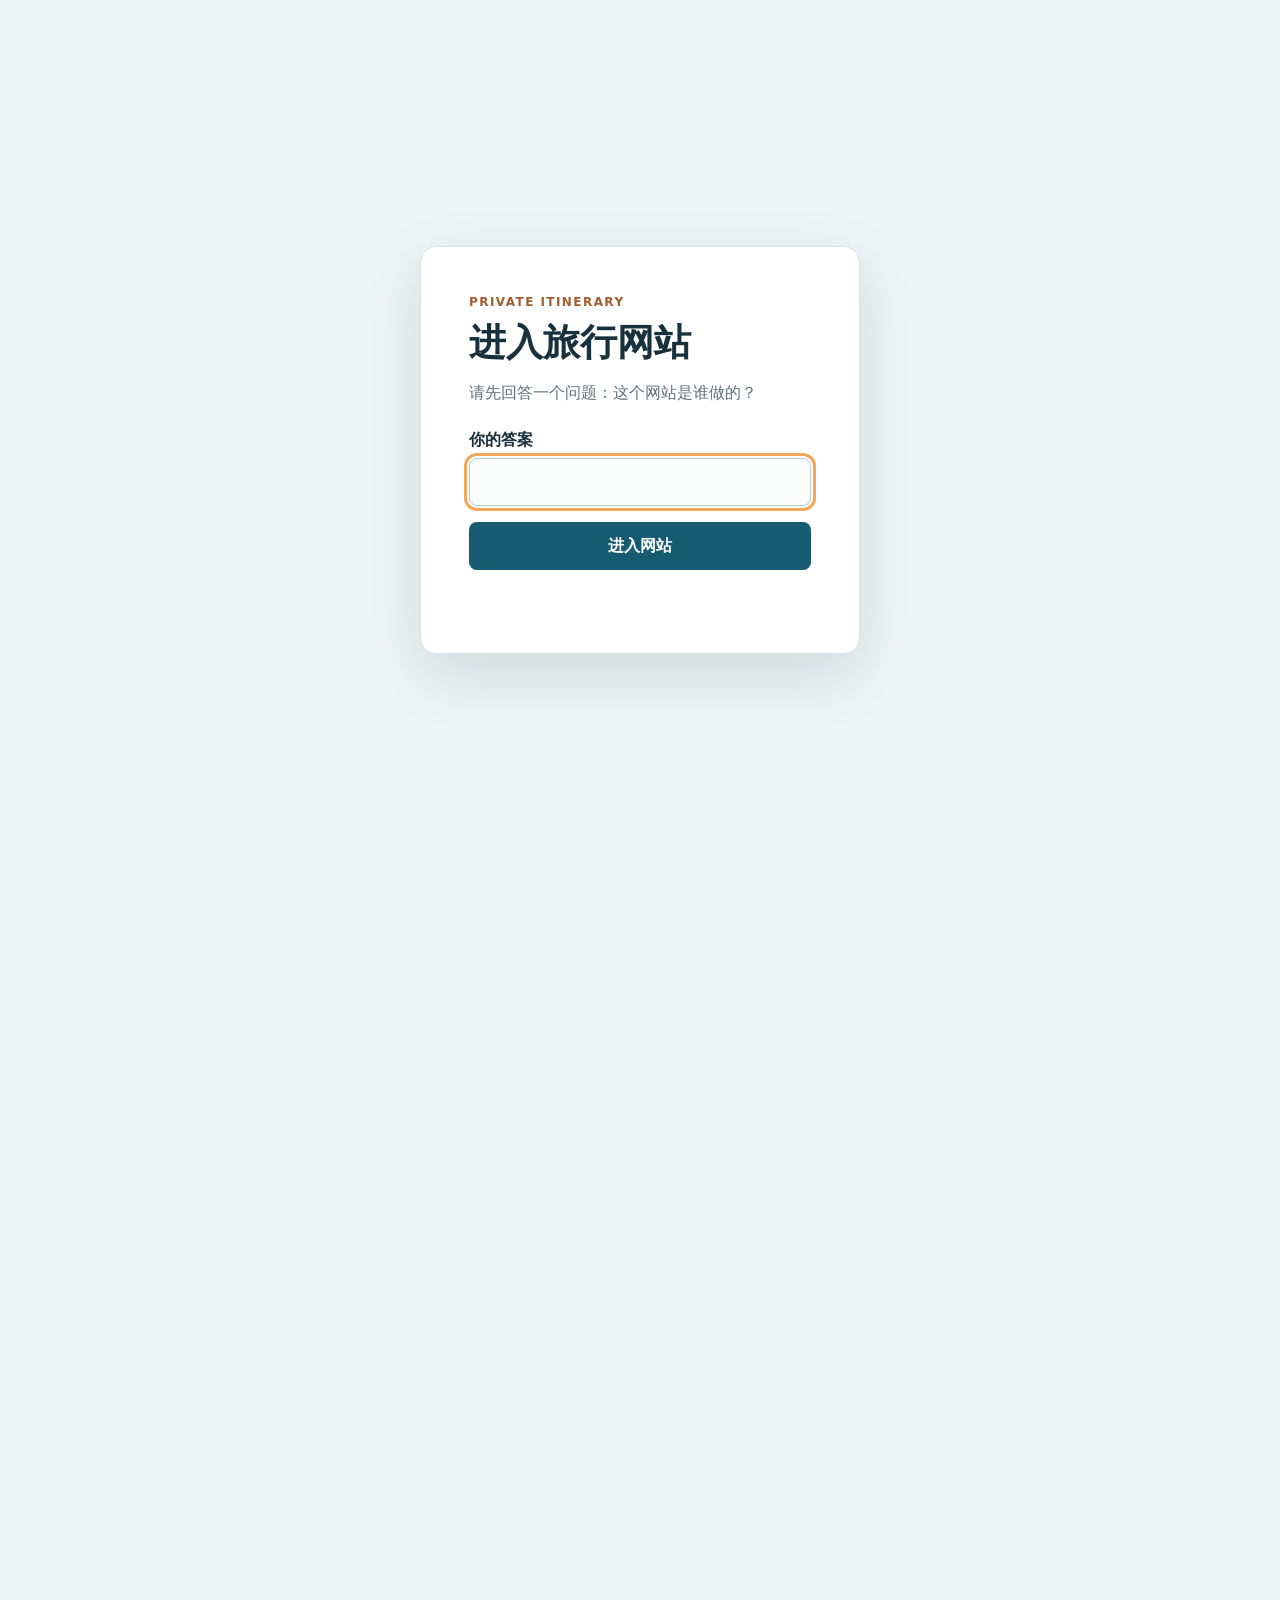
==== commit 9517cd8e: "Protect travel memoir with password gate" ====
--- a/index.html
+++ b/index.html
@@ -7,80 +7,96 @@
     <meta name="referrer" content="no-referrer" />
     <meta name="robots" content="noindex, nofollow" />
     <meta http-equiv="Content-Security-Policy" content="default-src 'self'; script-src 'self'; style-src 'self' 'unsafe-inline'; img-src 'self' data:; connect-src 'self' https://api.open-meteo.com https://services.swpc.noaa.gov; worker-src 'self'; object-src 'none'; base-uri 'none'; form-action 'none'; frame-src 'none'" />
-    <meta name="description" content="2026 国庆葡萄牙、巴黎、布鲁塞尔、哥本哈根、冰岛旅行攻略。彤彤 10/03 经布鲁塞尔飞冰岛，月月同日经哥本哈根夜间抵达；冰岛南岸 7 人同行，后续按每日行程分为 5 人和 3 人。" />
+    <meta name="description" content="2026 国庆欧洲旅行回忆录：按同行者回看葡萄牙、巴黎、冰岛、哥本哈根的每日照片、路线、体验与个人开销。" />
     <link rel="icon" href="data:," />
-    <title>2026 国庆｜按角色看的冰岛行程</title>
+    <title>2026 欧洲旅行回忆录｜路线、照片与开销</title>
+    <link rel="stylesheet" href="password-gate.css" />
     <link rel="preload" as="image" href="assets/route-hero.webp" type="image/webp" fetchpriority="high" />
-    <link rel="stylesheet" href="styles.css?v=official-tours-20260924-1" />
+    <link rel="stylesheet" href="styles.css?v=memory-20261014-1" />
     <style>
       body:not([data-itinerary-status="ready"]) main > section:not(.travel-readiness) { display: none !important; }
       body[data-itinerary-status="ready"] #itineraryStatus { display: none; }
     </style>
   </head>
-  <body data-itinerary-status="loading">
+  <body class="password-gate-locked" data-itinerary-status="loading">
+    <section class="password-gate" aria-labelledby="passwordGateTitle">
+      <div class="password-gate__panel">
+        <p class="password-gate__eyebrow">Private itinerary</p>
+        <h1 id="passwordGateTitle">进入旅行网站</h1>
+        <p class="password-gate__prompt">请先回答一个问题：这个网站是谁做的？</p>
+        <form>
+          <label for="passwordGateAnswer">你的答案
+            <input id="passwordGateAnswer" name="answer" type="text" autocomplete="off" required />
+          </label>
+          <button type="submit">进入网站</button>
+          <p class="password-gate__status" role="alert" aria-live="polite"></p>
+        </form>
+      </div>
+    </section>
     <header class="hero">
       <div class="hero__shade"></div>
       <nav class="topbar" aria-label="页面导航">
-        <a href="#roleGate">选择组合</a>
-        <a href="#myDashboard">我的行程</a>
+        <a href="#roleGate">选择旅伴</a>
+        <a href="#tripMemory">旅行账本</a>
+        <a href="#myDashboard">每日回忆</a>
         <a href="#routeAtlas">冰岛路线</a>
-        <a href="#travelReady">离线与应急</a>
-        <a href="bill.html#jianhuang">建皇账单</a>
+        <a href="bill.html#jianhuang">开销归档</a>
       </nav>
       <div class="hero__content">
-        <p class="eyebrow">2026 国庆旅行同步表</p>
+        <p class="eyebrow">2026 · Europe travel memoir</p>
         <h1>
-          <span>葡萄牙 · 巴黎 · 冰岛</span>
-          <span>布鲁塞尔 · 哥本哈根</span>
-          <span>同行旅行行程</span>
+          <span>从里斯本海岸</span>
+          <span>到冰岛高地</span>
+          <span>我们的欧洲回忆录</span>
         </h1>
         <p class="hero__lead">
-          选组合，看自己的每天安排。
+          照片、路线和花费都放回同一条时间线。选一个同行者，重新走一遍这趟旅程。
         </p>
       </div>
       <div class="hero__next">
-        <span>冰岛同行窗口</span>
-        <strong>10/03 23:50 后 - 10/06 19:20 前</strong>
+        <span>这趟旅程</span>
+        <strong>15 天 · 7 城 · 从海岸走到冰川</strong>
       </div>
     </header>
 
     <main>
-      <section class="travel-readiness" id="travelReady" aria-labelledby="travelReadyTitle">
-        <h2 id="travelReadyTitle">出发前，保存一份到手机</h2>
-        <p id="itineraryStatus" role="alert">如果完整行程迟迟未显示，请打开下方文字备用版，或联网后刷新重试。</p>
-        <p id="offlineStatus" role="status" aria-live="polite">请联网打开一次，再保存离线行程；文字备用版可直接下载。</p>
+      <section class="travel-readiness travel-readiness--archive" id="travelReady" aria-labelledby="travelReadyTitle">
+        <h2 id="travelReadyTitle">把这趟旅行留在手机里</h2>
+        <p id="itineraryStatus" role="alert">如果完整回忆迟迟未显示，请打开下方文字归档版，或联网后刷新重试。</p>
+        <p id="offlineStatus" role="status" aria-live="polite">请联网打开一次，再保存离线回忆；文字归档版可直接下载。</p>
         <div class="travel-readiness__actions">
-          <button id="saveOffline" type="button" disabled>保存离线行程和照片</button>
+          <button id="saveOffline" type="button" disabled>保存离线回忆和照片</button>
           <button id="updateOffline" type="button" hidden>使用新版本</button>
-          <a href="travel-backup.html" download="2026国庆-文字备用行程.html">下载文字备用版</a>
-          <a href="travel-backup.html" target="_blank" rel="noopener noreferrer">直接看文字版</a>
-        </div>
-        <p class="travel-readiness__note">离线文件只保存在当前设备和浏览器。保存后请开飞行模式试一次；无痕浏览、清理浏览器或系统回收存储可能移除缓存。地图、实时天气、路况和团方网站仍需联网。</p>
+          <a href="travel-backup.html" download="2026国庆-文字行程归档.html">下载文字归档</a>
+          <a href="travel-backup.html" target="_blank" rel="noopener noreferrer">查看文字归档</a>
+        </div>
+        <p class="travel-readiness__note">离线文件只保存在当前设备和浏览器。照片与主要行程可离线回看，外部地图和原始团方链接仍需联网。</p>
         <details>
-          <summary>出发检查与紧急信息</summary>
+          <summary>原行程与应急信息归档</summary>
           <div id="travelEmergency">
             <p><strong>紧急情况先拨 <a href="tel:112">112</a></strong>（冰岛及本次行程的欧盟国家）。在冰岛若 112 无法接通、断线或无法听清，可拨 <a href="tel:+3545990112">+354 599 0112</a>；备用号码按普通电话处理，不自动传送定位，请主动报告所在位置。<a href="https://www.112.is/en/important-information-regarding-calls-to-112" target="_blank" rel="noopener noreferrer">冰岛官方说明</a></p>
             <p>每天出发前联网查看 <a href="https://en.vedur.is/alerts" target="_blank" rel="noopener noreferrer">天气预警</a>、<a href="https://umferdin.is/en" target="_blank" rel="noopener noreferrer">官方路况</a> 和 <a href="https://safetravel.is/travel-conditions/" target="_blank" rel="noopener noreferrer">旅行安全提示</a>。离线行程不包含实时预警，现场封闭与向导安排优先。</p>
             <p>黑沙滩始终远离水边，不背对海浪；遵守警示灯、封闭线和现场人员指示，并注意崖壁落石。<a href="https://safetravel.is/travel-conditions/blackbeach-safety/" target="_blank" rel="noopener noreferrer">黑沙滩官方安全指引</a></p>
           </div>
-          <p>所有航班和集合时间均按当地时间；临行以航空公司及团方最新通知为准。车票、酒店确认单和保险救援电话请另存手机“文件”，不要只依赖本网站。</p>
+          <p>以下内容保留自出发前版本，作为当时行程安排的原始记录。</p>
           <p>赶海组 10/02 阿姆斯特丹大巴的公司、时刻和上下车点，以及部分住宿，仍需用订单核实。</p>
           <p>这是公开分享网页，角色选择不提供隐私保护。请勿把护照、完整订单号、密码或个人紧急联系人上传到本站。</p>
         </details>
         <noscript><p>当前浏览器未启用脚本，请打开上方文字备用版查看全部组合行程。</p></noscript>
       </section>
-      <section class="role-gate" id="roleGate" aria-label="选择自己的旅行角色">
+      <section class="role-gate" id="roleGate" aria-label="选择一起旅行的人">
         <div class="section-head section-head--compact">
           <div>
-            <h2>先选你是谁</h2>
+            <h2>从谁的视角回看</h2>
           </div>
         </div>
         <div id="roleChooser"></div>
       </section>
 
-      <section class="role-dashboard" id="myDashboard" aria-label="我的旅行重点">
+      <section class="role-dashboard" id="myDashboard" aria-label="我的旅行回忆">
+        <span class="section-anchor" id="tripMemory" aria-hidden="true"></span>
         <div class="weather-toolbar">
-          <button id="refreshWeather" type="button" disabled>刷新天气与极光</button>
+          <button id="refreshWeather" type="button" disabled>刷新历史天气资料</button>
           <p id="weatherRefreshStatus" role="status" aria-live="polite">天气数据加载中…</p>
         </div>
         <div id="roleDashboard"></div>
@@ -339,27 +355,27 @@
         <div class="section-head">
           <div>
             <p class="eyebrow">Lodging split</p>
-            <h2>建皇组合已付住宿 AA 表</h2>
-          </div>
-          <p>按各订单的实际入住人数分摊：里斯本 4 人、波尔图 3 人，其余订单 2 人；金额来自订单截图。</p>
+            <h2>建皇个人住宿开销</h2>
+          </div>
+          <p>只保留建皇个人最终承担金额，与全程总账中的住宿分类一致。</p>
         </div>
         <div class="lodging-table-wrap">
           <table class="lodging-table">
             <thead>
-              <tr><th>日期</th><th>城市</th><th>酒店</th><th>实际总价</th><th>对应人均</th></tr>
+              <tr><th>日期</th><th>城市</th><th>酒店</th><th>个人金额</th><th>住了多久</th></tr>
             </thead>
             <tbody>
-              <tr><td>09/25-09/27</td><td>里斯本</td><td>The Delight Hostel（欢乐青年旅馆）</td><td>¥1787.44</td><td>¥223.43 / 人 / 晚（4 人、2 晚）</td></tr>
-              <tr><td>09/27-09/28</td><td>波尔图</td><td>Mercure Porto Gaia Hotel（波尔图盖亚美居酒店）</td><td>¥544.94</td><td>¥181.65 / 人（3 人）</td></tr>
-              <tr><td>09/29-10/03</td><td>雷克雅未克</td><td>Fosshotel Lind（林德城河酒店）</td><td>¥4804.42</td><td>¥2402.21 / 人（2 人、4 晚）</td></tr>
-              <tr><td>10/03-10/04</td><td>雷克雅未克</td><td>Fosshotel Lind（林德城河酒店）</td><td>¥1287.49</td><td>¥643.75 / 人（2 人）</td></tr>
-              <tr><td>10/05-10/06</td><td>雷克雅未克</td><td>Fosshotel Lind（林德城河酒店）</td><td>¥988.61</td><td>¥494.31 / 人（2 人）</td></tr>
-              <tr><td>10/07-10/08</td><td>哥本哈根</td><td>Cabinn Metro Hotel</td><td>¥547.72</td><td>¥273.86 / 人（2 人）</td></tr>
+              <tr><td>09/25-09/27</td><td>里斯本</td><td>The Delight Hostel</td><td>¥446.86</td><td>2 晚</td></tr>
+              <tr><td>09/27-09/28</td><td>波尔图</td><td>Mercure Porto Gaia</td><td>¥181.65</td><td>1 晚</td></tr>
+              <tr><td>09/29-10/03</td><td>雷克雅未克</td><td>Fosshotel Lind</td><td>¥2,402.21</td><td>4 晚</td></tr>
+              <tr><td>10/03-10/04</td><td>雷克雅未克</td><td>Fosshotel Lind · 续住</td><td>¥643.75</td><td>1 晚</td></tr>
+              <tr><td>10/05-10/06</td><td>雷克雅未克</td><td>Fosshotel Lind</td><td>¥494.31</td><td>1 晚</td></tr>
+              <tr><td>10/07-10/08</td><td>哥本哈根</td><td>Cabinn Metro</td><td>¥273.86</td><td>1 晚</td></tr>
             </tbody>
-            <tfoot><tr><th colspan="3">总住宿实付</th><th>¥9960.62</th><th>不同入住人数，不汇总</th></tr></tfoot>
+            <tfoot><tr><th colspan="3">个人住宿合计</th><th>¥4,442.64</th><th>10 晚</th></tr></tfoot>
           </table>
         </div>
-        <p class="lodging-table__note">里斯本实付 ¥1787.44，按建皇（两人）、龙龙、娘娘共 4 人和 2 晚计算，为 ¥223.43/人/晚；波尔图实付 ¥544.94，按建皇（两人）和龙龙共 3 人计算，为 ¥181.65/人。10/03-10/04 按预付 ¥3169.83 - 提前离店退款 ¥1882.34 = 实际支付 ¥1287.49；其余按订单显示金额记录。</p>
+        <p class="lodging-table__note">住宿个人合计 ¥4,442.64，共 6 笔。冰岛住宿 ¥3,540.27，占全部住宿的大部分。</p>
       </section>
 
       <section class="panel spot-panel" id="spots">
@@ -492,23 +508,25 @@
     <div class="tooltip" id="tooltip" role="status"></div>
 
     <footer>
-      <p>时间说明：冰岛 2026 年全年 GMT / UTC+0，本页冰岛段按当地时间展示。高地、海岸线和天气相关安排需出发前复核 road.is / safetravel.is。</p>
+      <p>2026 欧洲旅行回忆录 · 照片、路线与个人开销均按当时记录整理。</p>
     </footer>
 
     <nav class="h5-dock" aria-label="手机快捷导航">
-      <a href="#roleGate">组合</a>
-      <a href="#myDashboard">行程</a>
+      <a href="#roleGate">视角</a>
+      <a href="#tripMemory">开销</a>
+      <a href="#myDashboard">回忆</a>
       <a href="#routeAtlas">路线</a>
-      <a href="#lodging-expenses">住宿</a>
-      <a href="bill.html#jianhuang">账单</a>
+      <a href="bill.html#jianhuang">归档</a>
     </nav>
 
     <script src="offline.js?v=travel-ready-20260921-1" defer></script>
     <script src="weather-snapshot.js?v=weather-20260924-1" defer></script>
     <script src="weather-live.js?v=weather-live-20260924-2" defer></script>
     <script src="weather.js?v=sunlight-20260924-2" defer></script>
-    <script src="script.js?v=mobile-startup-20260924-1" defer></script>
+    <script src="memory-data.js?v=memory-20261014-1" defer></script>
+    <script src="script.js?v=memory-20261014-1" defer></script>
     <script src="ref32-patch.js?v=mobile-startup-20260924-1" defer></script>
     <script src="weather-controls.js?v=weather-live-20260924-3" defer></script>
+    <script src="password-gate.js" defer></script>
   </body>
 </html>
--- a/password-gate.css
+++ b/password-gate.css
@@ -0,0 +1,21 @@
+body.password-gate-locked { overflow: hidden; }
+body.password-gate-locked > :not(.password-gate) { visibility: hidden; }
+.password-gate { position: fixed; inset: 0; z-index: 2147483647; display: grid; place-items: center; overflow-y: auto; padding: 24px; color: #18313c; background: #edf5f6; font-family: Inter, "PingFang SC", "Microsoft YaHei", "Noto Sans CJK SC", system-ui, -apple-system, BlinkMacSystemFont, sans-serif; }
+.password-gate[hidden] { display: none; }
+.password-gate__panel { width: min(100%, 440px); padding: clamp(28px, 6vw, 48px); border: 1px solid #d7e4e7; border-radius: 16px; background: #fff; box-shadow: 0 20px 60px rgba(24, 49, 60, 0.14); }
+.password-gate__eyebrow { margin: 0 0 12px; color: #a45d2d; font-size: 12px; font-weight: 800; letter-spacing: .12em; text-transform: uppercase; }
+.password-gate h1 { margin: 0; font-size: clamp(1.7rem, 6vw, 2.3rem); line-height: 1.2; }
+.password-gate__prompt { margin: 14px 0 24px; color: #60747c; line-height: 1.7; }
+.password-gate form { display: grid; gap: 12px; }
+.password-gate label { font-weight: 800; }
+.password-gate input { width: 100%; min-height: 48px; margin-top: 7px; padding: 10px 13px; border: 1px solid #b7cbd0; border-radius: 8px; color: inherit; background: #fbfdfd; font: inherit; }
+.password-gate input:focus-visible { outline: 3px solid #f2a65a; outline-offset: 2px; }
+.password-gate button { min-height: 48px; margin-top: 4px; padding: 10px 16px; border: 0; border-radius: 8px; color: #fff; background: #175b72; font: inherit; font-weight: 800; cursor: pointer; }
+.password-gate button:hover { background: #124a5d; }
+.password-gate__status { min-height: 1.5em; margin: 2px 0 0; color: #a23e2e; font-size: 14px; }
+@media (prefers-color-scheme: dark) {
+  .password-gate { color: #edf5f6; background: #10242d; }
+  .password-gate__panel { border-color: #35515a; background: #18313c; }
+  .password-gate__prompt { color: #c5d5d9; }
+  .password-gate input { border-color: #51717a; color: #edf5f6; background: #10242d; }
+}
--- a/styles.css
+++ b/styles.css
@@ -42,9 +42,7 @@
   margin: 0;
   min-width: 320px;
   overflow-x: hidden;
-  background:
-    linear-gradient(180deg, rgba(238, 245, 247, 0.2), var(--bg) 560px),
-    radial-gradient(circle at 90% 10%, rgba(242, 153, 74, 0.18), transparent 28rem);
+  background: var(--bg);
   color: var(--ink);
   font-family:
     Inter, "PingFang SC", "Microsoft YaHei", "Noto Sans CJK SC", system-ui,
@@ -2845,7 +2843,468 @@
   text-align: center;
 }
 
+.section-anchor {
+  display: block;
+  position: relative;
+  top: -16px;
+  visibility: hidden;
+}
+
+.memory-ledger {
+  margin-bottom: 18px;
+  overflow: hidden;
+  border: 1px solid #cadbdf;
+  border-radius: 8px;
+  background: #fff;
+  box-shadow: var(--shadow);
+}
+
+.memory-ledger__hero {
+  display: grid;
+  grid-template-columns: minmax(0, 1.45fr) minmax(250px, 0.55fr);
+  gap: 32px;
+  align-items: end;
+  padding: 30px;
+  background: #172f3b;
+  color: #fff;
+}
+
+.memory-ledger__eyebrow,
+.memory-section__head span,
+.memory-chapter > span,
+.memory-highlight > span {
+  display: block;
+  margin: 0 0 7px;
+  color: #4f8f86;
+  font-size: 12px;
+  font-weight: 850;
+}
+
+.memory-ledger__hero .memory-ledger__eyebrow {
+  color: #9bd3cb;
+}
+
+.memory-ledger__intro h2 {
+  margin: 0 0 10px;
+  font-size: 36px;
+  line-height: 1.16;
+}
+
+.memory-ledger__intro > p:last-child {
+  max-width: 690px;
+  margin: 0;
+  color: rgba(255, 255, 255, 0.72);
+  font-size: 14px;
+  line-height: 1.7;
+}
+
+.memory-ledger__total {
+  padding-left: 22px;
+  border-left: 1px solid rgba(255, 255, 255, 0.24);
+}
+
+.memory-ledger__total span,
+.memory-ledger__total small {
+  display: block;
+  color: rgba(255, 255, 255, 0.68);
+  font-size: 12px;
+}
+
+.memory-ledger__total strong {
+  display: block;
+  margin: 6px 0;
+  font-size: 36px;
+  line-height: 1;
+  font-variant-numeric: tabular-nums;
+}
+
+.memory-ledger__body {
+  padding: 0 26px 26px;
+}
+
+.memory-section {
+  padding-top: 26px;
+}
+
+.memory-section + .memory-section {
+  margin-top: 26px;
+  border-top: 1px solid #d9e5e9;
+}
+
+.memory-section__head {
+  display: flex;
+  align-items: end;
+  justify-content: space-between;
+  gap: 28px;
+  margin-bottom: 17px;
+}
+
+.memory-section__head h3 {
+  margin: 0;
+  color: #172f3b;
+  font-size: 24px;
+  line-height: 1.25;
+}
+
+.memory-section__head > p {
+  max-width: 430px;
+  margin: 0;
+  color: #667983;
+  font-size: 13px;
+  line-height: 1.6;
+  text-align: right;
+}
+
+.memory-category-bar {
+  display: flex;
+  width: 100%;
+  height: 18px;
+  overflow: hidden;
+  border-radius: 4px;
+  background: #edf3f3;
+}
+
+.memory-category-bar span {
+  display: block;
+  background: var(--category-color);
+}
+
+.memory-category-legend {
+  display: grid;
+  grid-template-columns: repeat(4, minmax(0, 1fr));
+  gap: 16px;
+  margin-top: 15px;
+}
+
+.memory-category-legend > div {
+  display: grid;
+  grid-template-columns: 9px minmax(0, 1fr);
+  column-gap: 8px;
+  align-items: center;
+}
+
+.memory-category-legend i {
+  grid-row: 1 / span 3;
+  align-self: stretch;
+  width: 5px;
+  border-radius: 2px;
+  background: var(--category-color);
+}
+
+.memory-category-legend span,
+.memory-category-legend small {
+  color: #667983;
+  font-size: 11px;
+}
+
+.memory-category-legend strong {
+  margin: 2px 0;
+  color: #172f3b;
+  font-size: 20px;
+  font-variant-numeric: tabular-nums;
+}
+
+.memory-chapters {
+  display: grid;
+  grid-template-columns: repeat(3, minmax(0, 1fr));
+  gap: 12px;
+}
+
+.memory-chapter {
+  min-width: 0;
+  padding: 18px;
+  border: 1px solid #d9e5e9;
+  border-radius: 6px;
+  background: #f7faf9;
+  transition: border-color 160ms ease, transform 160ms ease;
+}
+
+.memory-chapter:hover {
+  transform: translateY(-2px);
+  border-color: #4f8f86;
+}
+
+.memory-chapter--primary {
+  border-color: #7baaa3;
+  background: #edf5f3;
+}
+
+.memory-chapter h4,
+.memory-highlight h4 {
+  margin: 0;
+  color: #172f3b;
+  font-size: 18px;
+  line-height: 1.35;
+}
+
+.memory-chapter strong {
+  display: block;
+  margin: 12px 0 10px;
+  color: #172f3b;
+  font-size: 26px;
+  font-variant-numeric: tabular-nums;
+}
+
+.memory-chapter p,
+.memory-chapter small {
+  display: block;
+  margin: 0;
+  color: #526872;
+  font-size: 12px;
+  line-height: 1.55;
+}
+
+.memory-chapter small {
+  margin-top: 8px;
+  color: #71838b;
+}
+
+.memory-spend-chart {
+  display: grid;
+  grid-template-columns: repeat(15, minmax(48px, 1fr));
+  gap: 6px;
+  overflow-x: auto;
+  scrollbar-width: thin;
+  scrollbar-color: #a9c3c6 transparent;
+}
+
+.memory-spend-chart button {
+  display: grid;
+  grid-template-rows: 22px 124px auto 36px;
+  gap: 4px;
+  min-width: 0;
+  padding: 0 2px 7px;
+  border: 0;
+  border-bottom: 1px solid #d9e5e9;
+  background: transparent;
+  color: #172f3b;
+  cursor: pointer;
+}
+
+.memory-spend-chart button:hover,
+.memory-spend-chart button:focus-visible {
+  background: #edf5f3;
+}
+
+.memory-spend-chart__value {
+  align-self: end;
+  color: #526872;
+  font-size: 10px;
+  font-variant-numeric: tabular-nums;
+}
+
+.memory-spend-chart i {
+  align-self: end;
+  width: 100%;
+  height: var(--spend-height);
+  min-height: 4px;
+  border-radius: 3px 3px 0 0;
+  background: #2f6b7c;
+}
+
+.memory-spend-chart button:nth-child(-n + 5) i { background: #d4a24c; }
+.memory-spend-chart button:nth-child(n + 6):nth-child(-n + 13) i { background: #2f6b7c; }
+.memory-spend-chart button:nth-child(n + 14) i { background: #4f8f86; }
+
+.memory-spend-chart time {
+  font-size: 11px;
+  font-weight: 850;
+  white-space: nowrap;
+}
+
+.memory-spend-chart small {
+  display: -webkit-box;
+  overflow: hidden;
+  color: #667983;
+  font-size: 9px;
+  line-height: 1.25;
+  -webkit-box-orient: vertical;
+  -webkit-line-clamp: 2;
+}
+
+.memory-ledger__adjustment {
+  margin: 12px 0 0;
+  color: #667983;
+  font-size: 12px;
+}
+
+.memory-highlights {
+  display: grid;
+  grid-template-columns: repeat(4, minmax(0, 1fr));
+  gap: 12px;
+}
+
+.memory-highlight {
+  position: relative;
+  min-width: 0;
+  overflow: hidden;
+  border: 1px solid #d9e5e9;
+  border-radius: 6px;
+  background: #fff;
+}
+
+.memory-highlight img {
+  display: block;
+  width: 100%;
+  aspect-ratio: 4 / 3;
+  object-fit: cover;
+}
+
+.memory-highlight > span,
+.memory-highlight h4,
+.memory-highlight p,
+.memory-highlight > strong {
+  margin-inline: 13px;
+}
+
+.memory-highlight > span {
+  margin-top: 13px;
+}
+
+.memory-highlight p {
+  margin-top: 5px;
+  margin-bottom: 0;
+  color: #667983;
+  font-size: 12px;
+}
+
+.memory-highlight > strong {
+  display: block;
+  margin-top: 10px;
+  margin-bottom: 14px;
+  color: #172f3b;
+  font-size: 18px;
+  font-variant-numeric: tabular-nums;
+}
+
+.daily-card__spend {
+  display: grid;
+  grid-template-columns: auto auto minmax(120px, 1fr);
+  gap: 5px 10px;
+  align-items: baseline;
+  margin-top: 12px;
+  padding-top: 12px;
+  border-top: 1px solid #d9e5e9;
+}
+
+.daily-card__spend > span {
+  color: #667983;
+  font-size: 11px;
+  font-weight: 800;
+}
+
+.daily-card__spend > strong {
+  margin: 0;
+  color: #2f6b7c;
+  font-size: 20px;
+  font-variant-numeric: tabular-nums;
+}
+
+.daily-card__spend > small {
+  color: #526872;
+  font-size: 12px;
+  line-height: 1.45;
+}
+
+.daily-card__spend > div {
+  grid-column: 1 / -1;
+  display: flex;
+  flex-wrap: wrap;
+  gap: 6px;
+}
+
+.daily-card__spend em {
+  padding: 4px 7px;
+  border-radius: 4px;
+  background: #edf5f3;
+  color: #44665f;
+  font-size: 10px;
+  font-style: normal;
+  font-weight: 750;
+}
+
+.daily-card__spend--empty {
+  grid-template-columns: auto 1fr;
+}
+
+.daily-card__archive {
+  margin-top: 2px;
+  border-top: 1px solid #d9e5e9;
+}
+
+.daily-card__archive summary {
+  display: flex;
+  min-height: 48px;
+  align-items: center;
+  justify-content: space-between;
+  color: #2f6b7c;
+  font-size: 13px;
+  font-weight: 850;
+  cursor: pointer;
+  list-style: none;
+}
+
+.daily-card__archive summary::-webkit-details-marker {
+  display: none;
+}
+
+.daily-card__archive summary::after {
+  content: "+";
+  font-size: 20px;
+  font-weight: 500;
+  line-height: 1;
+}
+
+.daily-card__archive[open] summary::after {
+  content: "-";
+}
+
+.daily-card__archive-body {
+  padding-bottom: 6px;
+}
+
+body[data-role="jianhuang"] .weather-toolbar,
+body[data-role="jianhuang"] .daily-weather {
+  display: none;
+}
+
 @media (max-width: 860px) {
+  .memory-ledger__hero {
+    grid-template-columns: 1fr;
+    gap: 20px;
+    padding: 24px;
+  }
+
+  .memory-ledger__total {
+    padding: 18px 0 0;
+    border-top: 1px solid rgba(255, 255, 255, 0.24);
+    border-left: 0;
+  }
+
+  .memory-category-legend,
+  .memory-highlights {
+    grid-template-columns: repeat(2, minmax(0, 1fr));
+  }
+
+  .memory-chapters {
+    grid-template-columns: 1fr;
+  }
+
+  .memory-section__head {
+    display: grid;
+    gap: 7px;
+    align-items: start;
+  }
+
+  .memory-section__head > p {
+    max-width: none;
+    text-align: left;
+  }
+
+  .memory-spend-chart {
+    grid-template-columns: repeat(15, 58px);
+  }
+
   .hero {
     min-height: 600px;
     background-position: 54% center;
@@ -3364,6 +3823,52 @@
 }
 
 @media (max-width: 560px) {
+  .memory-ledger__hero {
+    padding: 22px 18px;
+  }
+
+  .memory-ledger__intro h2,
+  .memory-ledger__total strong {
+    font-size: 30px;
+  }
+
+  .memory-ledger__body {
+    padding: 0 16px 18px;
+  }
+
+  .memory-section,
+  .memory-section + .memory-section {
+    padding-top: 20px;
+    margin-top: 20px;
+  }
+
+  .memory-category-legend {
+    grid-template-columns: 1fr 1fr;
+    gap: 14px 10px;
+  }
+
+  .memory-category-legend strong {
+    font-size: 17px;
+  }
+
+  .memory-highlights {
+    grid-template-columns: 78vw 78vw 78vw 78vw;
+    overflow-x: auto;
+    scroll-snap-type: x mandatory;
+  }
+
+  .memory-highlight {
+    scroll-snap-align: start;
+  }
+
+  .daily-card__spend {
+    grid-template-columns: auto 1fr;
+  }
+
+  .daily-card__spend > small {
+    grid-column: 1 / -1;
+  }
+
   .hero__content,
   .hero__next,
   .topbar,
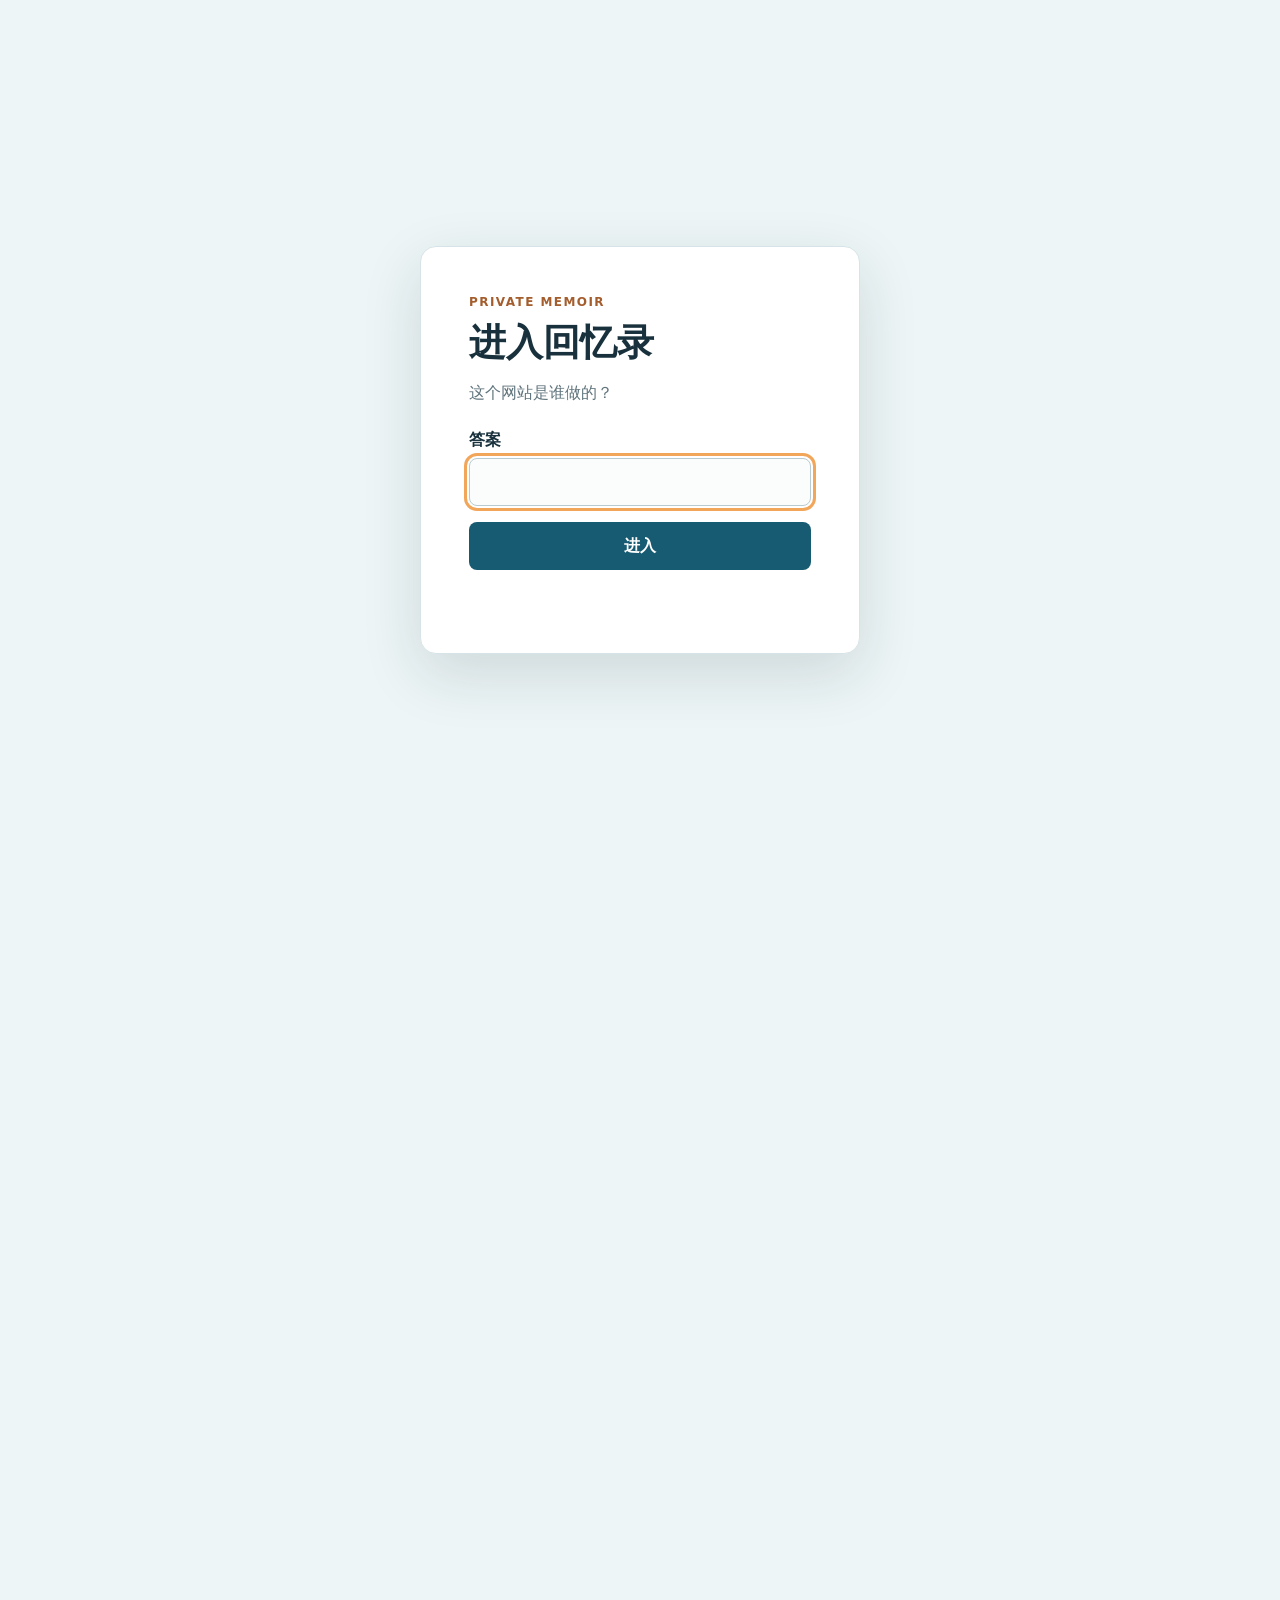
==== commit 163d5d27: "Publish travel memoir and expense summary" ====
--- a/index.html
+++ b/index.html
@@ -7,12 +7,12 @@
     <meta name="referrer" content="no-referrer" />
     <meta name="robots" content="noindex, nofollow" />
     <meta http-equiv="Content-Security-Policy" content="default-src 'self'; script-src 'self'; style-src 'self' 'unsafe-inline'; img-src 'self' data:; connect-src 'self' https://api.open-meteo.com https://services.swpc.noaa.gov; worker-src 'self'; object-src 'none'; base-uri 'none'; form-action 'none'; frame-src 'none'" />
-    <meta name="description" content="2026 国庆欧洲旅行回忆录：按同行者回看葡萄牙、巴黎、冰岛、哥本哈根的每日照片、路线、体验与个人开销。" />
+    <meta name="description" content="2026 欧洲旅行回忆录：照片、路线、每日花费与总账。" />
     <link rel="icon" href="data:," />
     <title>2026 欧洲旅行回忆录｜路线、照片与开销</title>
     <link rel="stylesheet" href="password-gate.css" />
     <link rel="preload" as="image" href="assets/route-hero.webp" type="image/webp" fetchpriority="high" />
-    <link rel="stylesheet" href="styles.css?v=memory-20261014-1" />
+    <link rel="stylesheet" href="styles.css?v=memory-20261014-2" />
     <style>
       body:not([data-itinerary-status="ready"]) main > section:not(.travel-readiness) { display: none !important; }
       body[data-itinerary-status="ready"] #itineraryStatus { display: none; }
@@ -21,14 +21,14 @@
   <body class="password-gate-locked" data-itinerary-status="loading">
     <section class="password-gate" aria-labelledby="passwordGateTitle">
       <div class="password-gate__panel">
-        <p class="password-gate__eyebrow">Private itinerary</p>
-        <h1 id="passwordGateTitle">进入旅行网站</h1>
-        <p class="password-gate__prompt">请先回答一个问题：这个网站是谁做的？</p>
+        <p class="password-gate__eyebrow">Private memoir</p>
+        <h1 id="passwordGateTitle">进入回忆录</h1>
+        <p class="password-gate__prompt">这个网站是谁做的？</p>
         <form>
-          <label for="passwordGateAnswer">你的答案
+          <label for="passwordGateAnswer">答案
             <input id="passwordGateAnswer" name="answer" type="text" autocomplete="off" required />
           </label>
-          <button type="submit">进入网站</button>
+          <button type="submit">进入</button>
           <p class="password-gate__status" role="alert" aria-live="polite"></p>
         </form>
       </div>
@@ -36,11 +36,11 @@
     <header class="hero">
       <div class="hero__shade"></div>
       <nav class="topbar" aria-label="页面导航">
-        <a href="#roleGate">选择旅伴</a>
-        <a href="#tripMemory">旅行账本</a>
-        <a href="#myDashboard">每日回忆</a>
+        <a href="#roleGate">同行者</a>
+        <a href="#tripMemory">总账</a>
+        <a href="#myDashboard">每日</a>
         <a href="#routeAtlas">冰岛路线</a>
-        <a href="bill.html#jianhuang">开销归档</a>
+        <a href="bill.html#jianhuang">开销明细</a>
       </nav>
       <div class="hero__content">
         <p class="eyebrow">2026 · Europe travel memoir</p>
@@ -49,36 +49,34 @@
           <span>到冰岛高地</span>
           <span>我们的欧洲回忆录</span>
         </h1>
-        <p class="hero__lead">
-          照片、路线和花费都放回同一条时间线。选一个同行者，重新走一遍这趟旅程。
-        </p>
+        <p class="hero__lead">照片、路线和花费，都在这条时间线上。</p>
       </div>
       <div class="hero__next">
-        <span>这趟旅程</span>
-        <strong>15 天 · 7 城 · 从海岸走到冰川</strong>
+        <span>旅程</span>
+        <strong>15 天 · 7 城 · 里斯本到冰岛</strong>
       </div>
     </header>
 
     <main>
       <section class="travel-readiness travel-readiness--archive" id="travelReady" aria-labelledby="travelReadyTitle">
-        <h2 id="travelReadyTitle">把这趟旅行留在手机里</h2>
-        <p id="itineraryStatus" role="alert">如果完整回忆迟迟未显示，请打开下方文字归档版，或联网后刷新重试。</p>
-        <p id="offlineStatus" role="status" aria-live="polite">请联网打开一次，再保存离线回忆；文字归档版可直接下载。</p>
+        <h2 id="travelReadyTitle">离线保存</h2>
+        <p id="itineraryStatus" role="alert">内容未加载，请刷新或查看文字版。</p>
+        <p id="offlineStatus" role="status" aria-live="polite">联网打开一次，即可保存离线版。</p>
         <div class="travel-readiness__actions">
-          <button id="saveOffline" type="button" disabled>保存离线回忆和照片</button>
-          <button id="updateOffline" type="button" hidden>使用新版本</button>
-          <a href="travel-backup.html" download="2026国庆-文字行程归档.html">下载文字归档</a>
-          <a href="travel-backup.html" target="_blank" rel="noopener noreferrer">查看文字归档</a>
-        </div>
-        <p class="travel-readiness__note">离线文件只保存在当前设备和浏览器。照片与主要行程可离线回看，外部地图和原始团方链接仍需联网。</p>
+          <button id="saveOffline" type="button" disabled>保存离线版</button>
+          <button id="updateOffline" type="button" hidden>更新</button>
+          <a href="travel-backup.html" download="2026国庆-文字行程归档.html">下载文字版</a>
+          <a href="travel-backup.html" target="_blank" rel="noopener noreferrer">查看文字版</a>
+        </div>
+        <p class="travel-readiness__note">照片和行程可离线查看；地图与外部链接需联网。</p>
         <details>
-          <summary>原行程与应急信息归档</summary>
+          <summary>行程与应急信息</summary>
           <div id="travelEmergency">
             <p><strong>紧急情况先拨 <a href="tel:112">112</a></strong>（冰岛及本次行程的欧盟国家）。在冰岛若 112 无法接通、断线或无法听清，可拨 <a href="tel:+3545990112">+354 599 0112</a>；备用号码按普通电话处理，不自动传送定位，请主动报告所在位置。<a href="https://www.112.is/en/important-information-regarding-calls-to-112" target="_blank" rel="noopener noreferrer">冰岛官方说明</a></p>
             <p>每天出发前联网查看 <a href="https://en.vedur.is/alerts" target="_blank" rel="noopener noreferrer">天气预警</a>、<a href="https://umferdin.is/en" target="_blank" rel="noopener noreferrer">官方路况</a> 和 <a href="https://safetravel.is/travel-conditions/" target="_blank" rel="noopener noreferrer">旅行安全提示</a>。离线行程不包含实时预警，现场封闭与向导安排优先。</p>
             <p>黑沙滩始终远离水边，不背对海浪；遵守警示灯、封闭线和现场人员指示，并注意崖壁落石。<a href="https://safetravel.is/travel-conditions/blackbeach-safety/" target="_blank" rel="noopener noreferrer">黑沙滩官方安全指引</a></p>
           </div>
-          <p>以下内容保留自出发前版本，作为当时行程安排的原始记录。</p>
+          <p>以下为出发前记录。</p>
           <p>赶海组 10/02 阿姆斯特丹大巴的公司、时刻和上下车点，以及部分住宿，仍需用订单核实。</p>
           <p>这是公开分享网页，角色选择不提供隐私保护。请勿把护照、完整订单号、密码或个人紧急联系人上传到本站。</p>
         </details>
@@ -87,7 +85,7 @@
       <section class="role-gate" id="roleGate" aria-label="选择一起旅行的人">
         <div class="section-head section-head--compact">
           <div>
-            <h2>从谁的视角回看</h2>
+            <h2>选择视角</h2>
           </div>
         </div>
         <div id="roleChooser"></div>
@@ -205,17 +203,17 @@
         </div>
       </section>
 
-      <section class="panel route-atlas-panel" id="routeAtlas" aria-label="建皇冰岛完整路线地图">
-        <div class="section-head">
-          <div>
-            <h2>建皇组合冰岛完整路线图</h2>
+      <section class="panel route-atlas-panel" id="routeAtlas" aria-label="冰岛八日路线">
+        <div class="section-head">
+          <div>
+            <h2>冰岛八日路线</h2>
           </div>
         </div>
         <div class="route-atlas__days" id="routeAtlasDays" aria-label="选择冰岛日期"></div>
         <div class="route-map-shell">
           <div class="route-map-shell__topline">
             <span>北 ↑</span>
-            <span>图中线路为行程方向示意，非导航替代</span>
+            <span>路线示意</span>
           </div>
           <div class="route-map-frame">
             <svg id="routeAtlasMap" class="route-map" viewBox="0 0 1000 650" role="img" aria-label="冰岛真实行程路线图">
@@ -310,9 +308,9 @@
           <div class="route-geology__head">
             <div>
               <p class="eyebrow">Geology in the route</p>
-              <h3>沿线会看到的地质结构</h3>
+              <h3>沿途地貌</h3>
             </div>
-            <p>用地貌来读这条路线：冰盖、火山、高地、裂谷和海岸在八天里连续切换。</p>
+            <p>冰川、火山、高地、裂谷和海岸。</p>
           </div>
           <div class="route-geology__grid">
             <article class="route-geology-card">
@@ -355,14 +353,14 @@
         <div class="section-head">
           <div>
             <p class="eyebrow">Lodging split</p>
-            <h2>建皇个人住宿开销</h2>
-          </div>
-          <p>只保留建皇个人最终承担金额，与全程总账中的住宿分类一致。</p>
+            <h2>住宿开销</h2>
+          </div>
+          <p>6 笔，共 ¥4,442.64。</p>
         </div>
         <div class="lodging-table-wrap">
           <table class="lodging-table">
             <thead>
-              <tr><th>日期</th><th>城市</th><th>酒店</th><th>个人金额</th><th>住了多久</th></tr>
+              <tr><th>日期</th><th>城市</th><th>酒店</th><th>金额</th><th>晚数</th></tr>
             </thead>
             <tbody>
               <tr><td>09/25-09/27</td><td>里斯本</td><td>The Delight Hostel</td><td>¥446.86</td><td>2 晚</td></tr>
@@ -372,10 +370,10 @@
               <tr><td>10/05-10/06</td><td>雷克雅未克</td><td>Fosshotel Lind</td><td>¥494.31</td><td>1 晚</td></tr>
               <tr><td>10/07-10/08</td><td>哥本哈根</td><td>Cabinn Metro</td><td>¥273.86</td><td>1 晚</td></tr>
             </tbody>
-            <tfoot><tr><th colspan="3">个人住宿合计</th><th>¥4,442.64</th><th>10 晚</th></tr></tfoot>
+            <tfoot><tr><th colspan="3">合计</th><th>¥4,442.64</th><th>10 晚</th></tr></tfoot>
           </table>
         </div>
-        <p class="lodging-table__note">住宿个人合计 ¥4,442.64，共 6 笔。冰岛住宿 ¥3,540.27，占全部住宿的大部分。</p>
+        <p class="lodging-table__note">其中冰岛住宿 ¥3,540.27。</p>
       </section>
 
       <section class="panel spot-panel" id="spots">
@@ -508,23 +506,23 @@
     <div class="tooltip" id="tooltip" role="status"></div>
 
     <footer>
-      <p>2026 欧洲旅行回忆录 · 照片、路线与个人开销均按当时记录整理。</p>
+      <p>2026 欧洲旅行回忆录 · 照片、路线与开销。</p>
     </footer>
 
     <nav class="h5-dock" aria-label="手机快捷导航">
       <a href="#roleGate">视角</a>
-      <a href="#tripMemory">开销</a>
-      <a href="#myDashboard">回忆</a>
+      <a href="#tripMemory">总账</a>
+      <a href="#myDashboard">每日</a>
       <a href="#routeAtlas">路线</a>
-      <a href="bill.html#jianhuang">归档</a>
+      <a href="bill.html#jianhuang">明细</a>
     </nav>
 
-    <script src="offline.js?v=travel-ready-20260921-1" defer></script>
+    <script src="offline.js?v=travel-ready-20261014-2" defer></script>
     <script src="weather-snapshot.js?v=weather-20260924-1" defer></script>
     <script src="weather-live.js?v=weather-live-20260924-2" defer></script>
     <script src="weather.js?v=sunlight-20260924-2" defer></script>
-    <script src="memory-data.js?v=memory-20261014-1" defer></script>
-    <script src="script.js?v=memory-20261014-1" defer></script>
+    <script src="memory-data.js?v=memory-20261014-2" defer></script>
+    <script src="script.js?v=memory-20261014-2" defer></script>
     <script src="ref32-patch.js?v=mobile-startup-20260924-1" defer></script>
     <script src="weather-controls.js?v=weather-live-20260924-3" defer></script>
     <script src="password-gate.js" defer></script>
--- a/styles.css
+++ b/styles.css
@@ -3268,6 +3268,11 @@
   display: none;
 }
 
+body[data-role="jianhuang"] #bookedTours,
+body[data-role="jianhuang"] #reference {
+  display: none !important;
+}
+
 @media (max-width: 860px) {
   .memory-ledger__hero {
     grid-template-columns: 1fr;
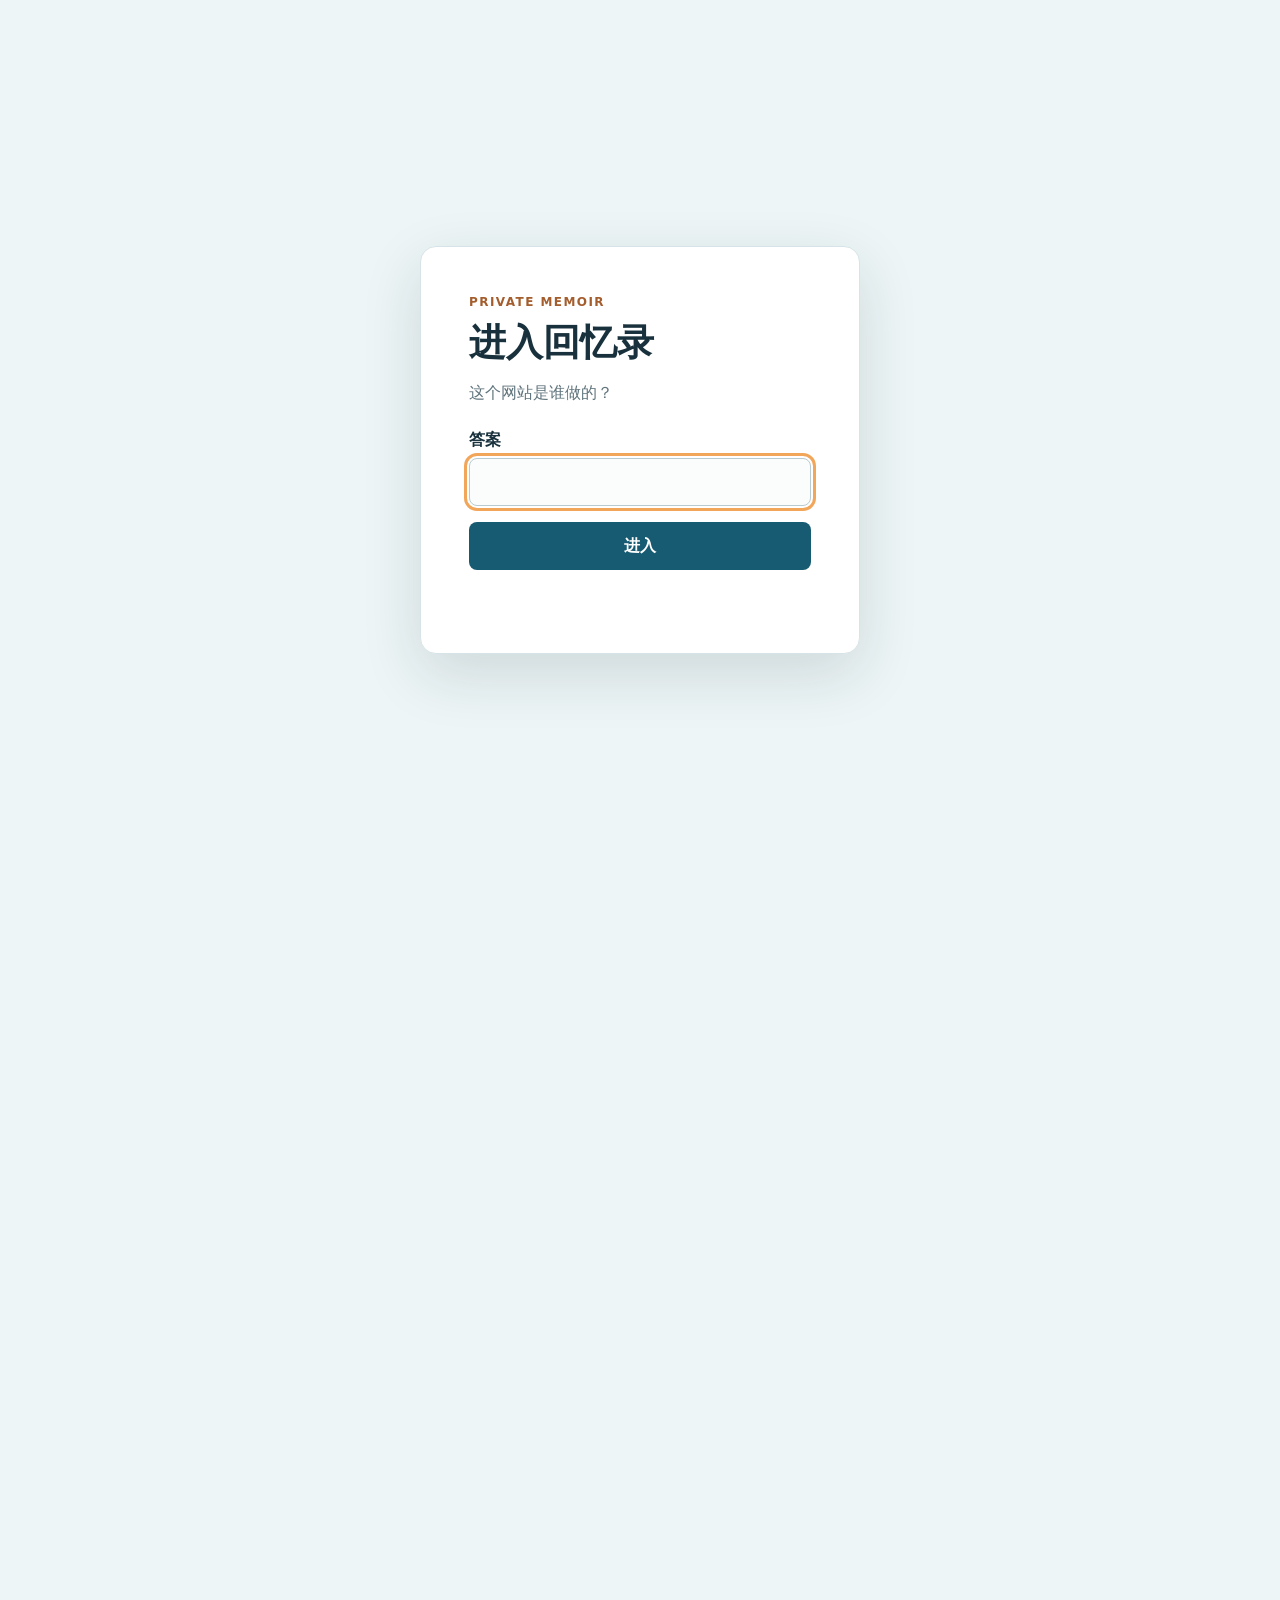
==== commit baaae182: "Simplify memoir weather details" ====
--- a/index.html
+++ b/index.html
@@ -93,10 +93,6 @@
 
       <section class="role-dashboard" id="myDashboard" aria-label="我的旅行回忆">
         <span class="section-anchor" id="tripMemory" aria-hidden="true"></span>
-        <div class="weather-toolbar">
-          <button id="refreshWeather" type="button" disabled>刷新历史天气资料</button>
-          <p id="weatherRefreshStatus" role="status" aria-live="polite">天气数据加载中…</p>
-        </div>
         <div id="roleDashboard"></div>
       </section>
 
@@ -518,13 +514,9 @@
     </nav>
 
     <script src="offline.js?v=travel-ready-20261014-2" defer></script>
-    <script src="weather-snapshot.js?v=weather-20260924-1" defer></script>
-    <script src="weather-live.js?v=weather-live-20260924-2" defer></script>
-    <script src="weather.js?v=sunlight-20260924-2" defer></script>
     <script src="memory-data.js?v=memory-20261014-2" defer></script>
     <script src="script.js?v=memory-20261014-2" defer></script>
     <script src="ref32-patch.js?v=mobile-startup-20260924-1" defer></script>
-    <script src="weather-controls.js?v=weather-live-20260924-3" defer></script>
     <script src="password-gate.js" defer></script>
   </body>
 </html>
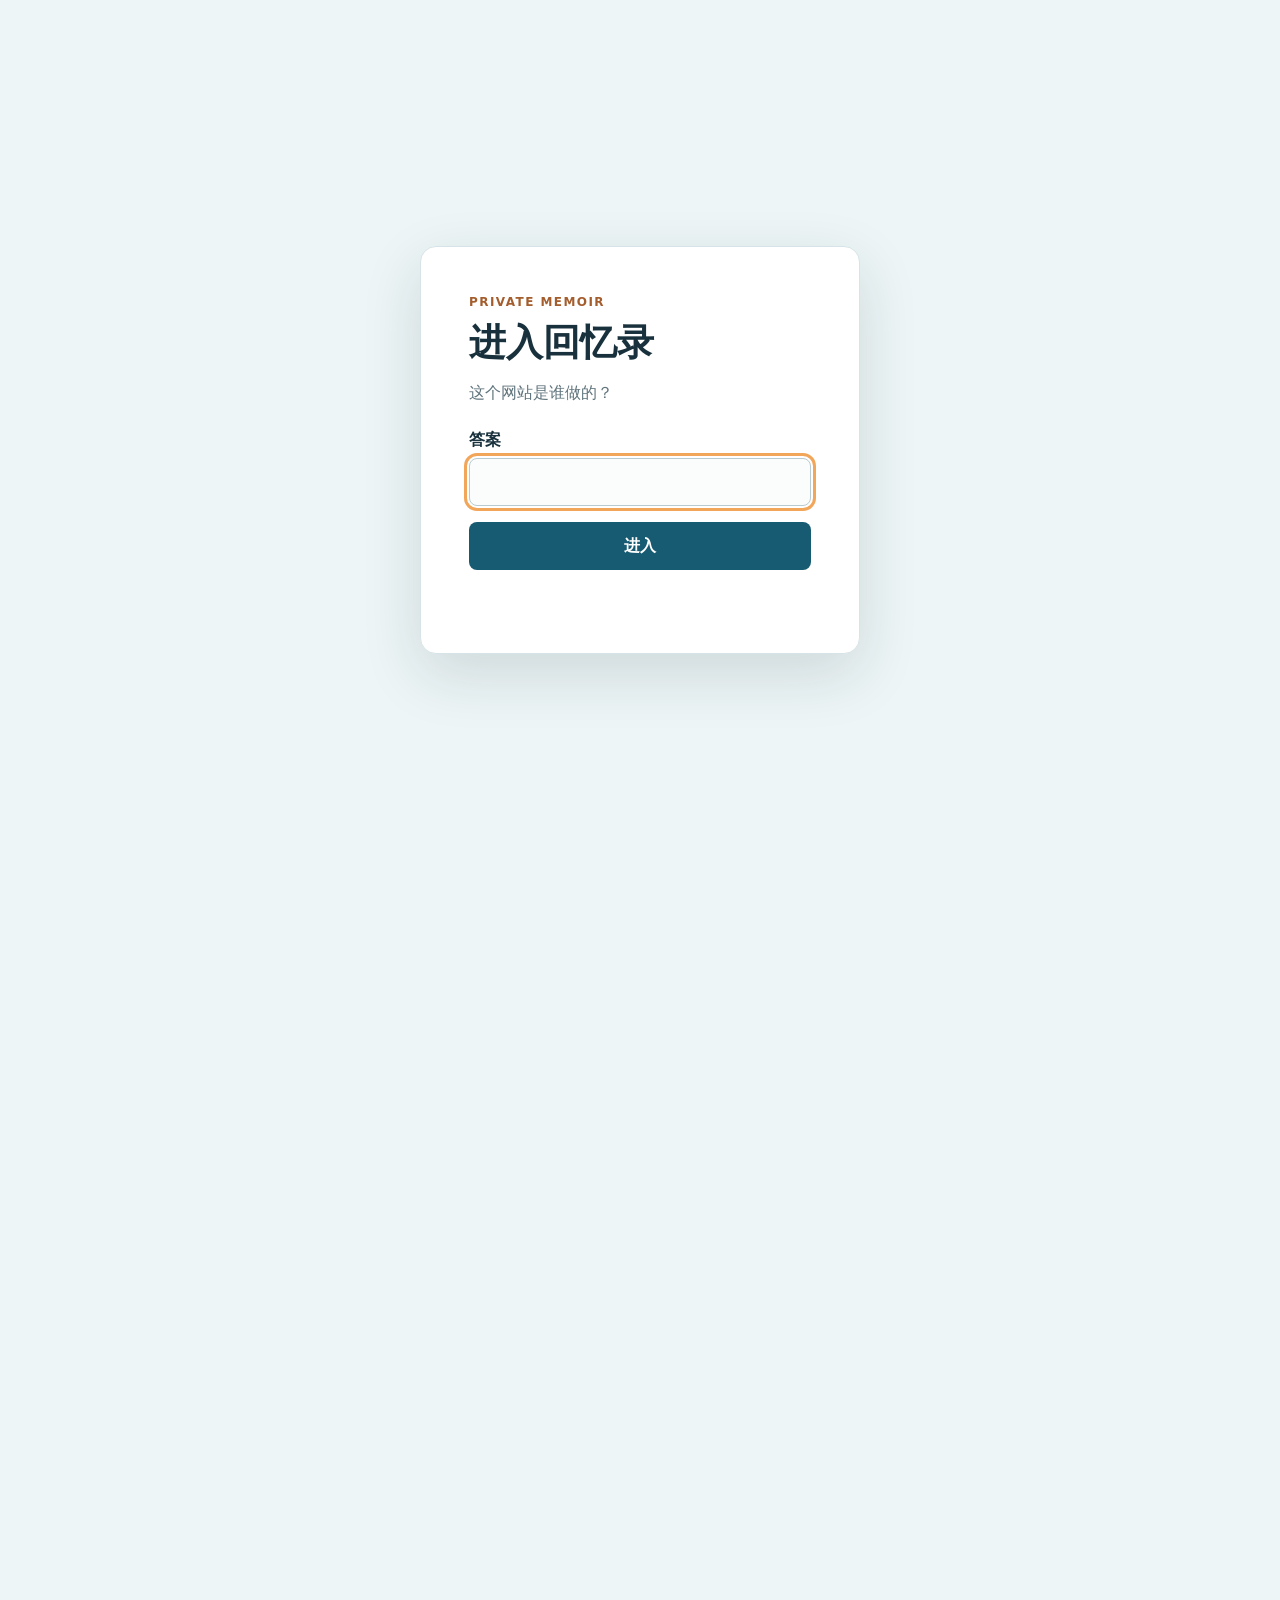
==== commit 83283885: "Publish reviewed website files" ====
--- a/index.html
+++ b/index.html
@@ -7,9 +7,9 @@
     <meta name="referrer" content="no-referrer" />
     <meta name="robots" content="noindex, nofollow" />
     <meta http-equiv="Content-Security-Policy" content="default-src 'self'; script-src 'self'; style-src 'self' 'unsafe-inline'; img-src 'self' data:; connect-src 'self' https://api.open-meteo.com https://services.swpc.noaa.gov; worker-src 'self'; object-src 'none'; base-uri 'none'; form-action 'none'; frame-src 'none'" />
-    <meta name="description" content="2026 欧洲旅行回忆录：照片、路线、每日花费与总账。" />
+    <meta name="description" content="2026 欧洲旅行回忆录：照片、路线与每日行程。" />
     <link rel="icon" href="data:," />
-    <title>2026 欧洲旅行回忆录｜路线、照片与开销</title>
+    <title>2026 欧洲旅行回忆录｜路线与照片</title>
     <link rel="stylesheet" href="password-gate.css" />
     <link rel="preload" as="image" href="assets/route-hero.webp" type="image/webp" fetchpriority="high" />
     <link rel="stylesheet" href="styles.css?v=memory-20261014-2" />
@@ -37,10 +37,10 @@
       <div class="hero__shade"></div>
       <nav class="topbar" aria-label="页面导航">
         <a href="#roleGate">同行者</a>
-        <a href="#tripMemory">总账</a>
+        
         <a href="#myDashboard">每日</a>
         <a href="#routeAtlas">冰岛路线</a>
-        <a href="bill.html#jianhuang">开销明细</a>
+        
       </nav>
       <div class="hero__content">
         <p class="eyebrow">2026 · Europe travel memoir</p>
@@ -49,7 +49,7 @@
           <span>到冰岛高地</span>
           <span>我们的欧洲回忆录</span>
         </h1>
-        <p class="hero__lead">照片、路线和花费，都在这条时间线上。</p>
+        <p class="hero__lead">照片和路线，都在这条时间线上。</p>
       </div>
       <div class="hero__next">
         <span>旅程</span>
@@ -60,13 +60,13 @@
     <main>
       <section class="travel-readiness travel-readiness--archive" id="travelReady" aria-labelledby="travelReadyTitle">
         <h2 id="travelReadyTitle">离线保存</h2>
-        <p id="itineraryStatus" role="alert">内容未加载，请刷新或查看文字版。</p>
+        <p id="itineraryStatus" role="alert">行程暂未加载，请刷新重试。</p>
         <p id="offlineStatus" role="status" aria-live="polite">联网打开一次，即可保存离线版。</p>
         <div class="travel-readiness__actions">
           <button id="saveOffline" type="button" disabled>保存离线版</button>
           <button id="updateOffline" type="button" hidden>更新</button>
-          <a href="travel-backup.html" download="2026国庆-文字行程归档.html">下载文字版</a>
-          <a href="travel-backup.html" target="_blank" rel="noopener noreferrer">查看文字版</a>
+          
+          
         </div>
         <p class="travel-readiness__note">照片和行程可离线查看；地图与外部链接需联网。</p>
         <details>
@@ -80,7 +80,7 @@
           <p>赶海组 10/02 阿姆斯特丹大巴的公司、时刻和上下车点，以及部分住宿，仍需用订单核实。</p>
           <p>这是公开分享网页，角色选择不提供隐私保护。请勿把护照、完整订单号、密码或个人紧急联系人上传到本站。</p>
         </details>
-        <noscript><p>当前浏览器未启用脚本，请打开上方文字备用版查看全部组合行程。</p></noscript>
+        <noscript><p>当前浏览器未启用脚本，交互行程无法加载。</p></noscript>
       </section>
       <section class="role-gate" id="roleGate" aria-label="选择一起旅行的人">
         <div class="section-head section-head--compact">
@@ -96,25 +96,7 @@
         <div id="roleDashboard"></div>
       </section>
 
-      <section class="ai-readable-summary" aria-label="AI 可读取的最新行程摘要" aria-hidden="true" inert>
-        <h2>2026 国庆旅行攻略最新摘要 ref32</h2>
-        <p>这是给 ChatGPT、搜索引擎和不执行 JavaScript 的读取器看的静态摘要。浏览器内的正式交互内容由 script.js 渲染，但以下文字代表当前最新版安排。</p>
-        <p>10/03 当晚不安排追极光，已抵达的组合以晚餐和休息为主，月月 23:50 落地后前往住宿休息；建皇与赶海组已订的黄金圈下午团保留。</p>
-        <h3>建皇组合</h3>
-        <p>9/25 北京经伦敦到里斯本；建皇（两人）、龙龙和娘娘已订欢乐青年旅馆 The Delight Hostel 的豪华四人间，09/25 入住、09/27 退房，共 2 晚。实付总价 ¥1,787.44，按 4 人、2 晚计算为 ¥223.43/人/晚。9/25 23:30 已预约 <a href="https://www.google.com/maps/search/?api=1&amp;query=Alfama8848%20Comida%20Portuguese%20Tapas%20and%20Bar%20Lisbon" target="_blank" rel="noreferrer">Alfama8848 Comida Portuguese, Tapas and Bar</a>，4 人用餐。9/26 09:00 从里斯本市区出发，10:00 地狱之口、10:50 罗卡角；午餐按 12:00 <a href="https://www.google.com/maps/search/?api=1&amp;query=Adega%20das%20Azenhas%20Avenida%20Comiss%C3%A3o%20de%20Melhoramentos%201928%201%20Colares%20Lisbon" target="_blank" rel="noreferrer">Adega das Azenhas</a> 或 12:30 <a href="https://www.google.com/maps/search/?api=1&amp;query=%C3%81gua%20e%20Sal%20Largo%20do%20Padre%20Ant%C3%B3nio%205%20Colares%20Lisbon" target="_blank" rel="noreferrer">Água e Sal</a> 二选一。雷加莱拉庄园已购 4 张票，14:30 固定入场（18:30 闭园）；16:45 左右进已购 4 张花园票的佩纳公园（不含宫殿、无时段；19:00 闭园）。辛特拉王宫只保留为可选外观拍照，不安排入内；18:10 后回市区，20:30 已订 <a href="https://www.google.com/maps/search/?api=1&amp;query=Frade%20dos%20Mares%20Avenida%20Dom%20Carlos%20I%2055A%20Lisbon" target="_blank" rel="noreferrer">Frade Dos Mares</a>（4 人，至 22:30）。9/27（周日）建皇（两人）、娘娘、龙龙共 4 人同乘 FlixBus 1000；08:00 从 <a href="https://www.google.com/maps/search/?api=1&amp;query=FlixBus%20Lisbon%20Oriente%20Av.%20Dom%20Jo%C3%A3o%20II%201990-233%20Lisboa" target="_blank" rel="noopener noreferrer">Lisbon (Oriente)</a> 39D 站台出发（Av. Dom João II, 1990-233 Lisboa），建议 07:45 前到站；11:15 计划抵达 <a href="https://www.google.com/maps/search/?api=1&amp;query=Porto%20TIC%20Campanh%C3%A3%20R.%20de%20Bonj%C3%B3ia%20691%204300%20Porto" target="_blank" rel="noopener noreferrer">Porto (TIC - Campanhã)</a>（R. de Bonjóia, 691, 4300 Porto），车程 3 小时 15 分，均为葡萄牙当地时间。本张三人联票座位为 20C、20D、20E；龙龙单独购票且乘同一班大巴，座位以他的车票为准。9/27 12:00 已订 <a href="https://www.google.com/maps/search/?api=1&amp;query=Meia-Nau%20Porto" target="_blank" rel="noreferrer">Meia-Nau Porto</a> 午餐（3 人，姓名 Hector Pei；Porto 门店）。9/27 18:30（葡萄牙当地时间 WEST / UTC+1）在 <a href="https://www.google.com/maps/search/?api=1&amp;query=Bras%C3%A3o%20Aliados%20Rua%20de%20Ramalho%20Ortig%C3%A3o%2028%20Porto" target="_blank" rel="noopener noreferrer">Brasão Aliados · 餐厅地图</a> 吃晚餐，已订 3 人，预约已确认。地址：Rua de Ramalho Ortigão 28，Porto。到店出示手机保存的原始预约凭证。娘娘乘荷兰泛航航空 HV6004，09/27 20:50 从波尔图起飞，09/28 00:25（次日凌晨）到阿姆斯特丹，均为当地时间；建皇（两人）和龙龙当晚住波尔图盖亚美居酒店（Mercure Porto Gaia Hotel），09/27 入住、09/28 退房，实付 ¥544.94。建皇 9/28 09:05 从波尔图飞巴黎奥利机场，12:15 落地后直达 <a href="https://www.google.com/maps/search/?api=1&amp;query=LOCK%20%26%20enjoy%2082%20Rue%20du%20Faubourg%20Saint-Martin%2075010%20Paris" target="_blank" rel="noreferrer">LOCK &amp; enjoy! 巴黎东站店</a> 寄存（82 Rue du Faubourg Saint-Martin, 75010 Paris；09/28 13:00–09/29 04:00，M+ 型 18 号柜，€16.90）。寄存好行李后先去 <a href="https://www.google.com/maps/search/?api=1&amp;query=Carr%C3%A9%20Pain%20de%20Mie%205%20Rue%20Rambuteau%2075004%20Paris" target="_blank" rel="noopener noreferrer">Carré Pain de Mie · 餐厅地图</a> 吃虾排三明治；地址：5 Rue Rambuteau, 75004 Paris（玛黑区），到店时间按落地和寄存进度安排。14:30（巴黎当地时间）在 <a href="https://www.google.com/maps/search/?api=1&amp;query=Bouillon%20Julien%2016%20rue%20du%20Faubourg%20Saint%20Denis%2075010%20Paris" target="_blank" rel="noopener noreferrer">Bouillon Julien · 餐厅地图</a> 用餐，已订 2 人；预订姓名：hector pei。地址：16 rue du Faubourg Saint Denis, 75010 Paris；到店出示手机保存的原始预约凭证。12:15 落地后还需取行李、进城、寄存及两店转场，时间较紧；请预留 14:30 预约到店时间。下午（巴黎当地时间）乘坐塞纳河游船，安排在 14:30 Bouillon Julien 午餐后；具体班次与登船码头以船票 / 运营方当天安排为准，预留前往蒙马特的交通时间。约 19:00（巴黎当地时间）抵达 <a href="https://www.google.com/maps/search/?api=1&amp;query=Montmartre%20Paris" target="_blank" rel="noopener noreferrer">蒙马特高地 · 地图</a>，看完日落后前往晚餐；当天日落参考约 19:36。20:30（巴黎当地时间）在 <a href="https://www.google.com/maps/search/?api=1&amp;query=Al%20Caratello%205%20Rue%20Audran%2075018%20Paris" target="_blank" rel="noopener noreferrer">Al Caratello · 餐厅地图</a> 用晚餐，建皇组合 2 人，TheFork 预约已确认。地址：5 Rue Audran, 75018 Paris；订桌时段 20:30–22:00，共 1 小时 30 分钟。<a href="https://www.google.com/maps/dir/?api=1&amp;destination=Al%20Caratello%205%20Rue%20Audran%2075018%20Paris&amp;travelmode=walking" target="_blank" rel="noopener noreferrer">从当前位置步行前往餐厅</a>。到店出示手机保存的原始预约凭证。晚餐后前往埃菲尔铁塔看夜景 / 闪灯；具体抵达时间按用餐和交通情况安排，预留返回寄存点取行李及去机场的时间。当晚不订酒店。半夜取回行李，计划 9/29 约 02:00 从寄存点出发去戴高乐机场 T2D，06:00 飞往雷克雅未克凯夫拉维克机场，07:50 到冰岛。</p>
-        <p>建皇 9/29 已订 Arctic Adventures 史费拉裂缝浮潜（¥2585.04/2人），含雷市接送；12:00 在 Klettur Hótel（Mjölnisholt 12–14）等车，接车可能等待最多 30 分钟，不需自行到史费拉集合，结束时间听向导安排，晚上只做雷克雅未克市区吃饭和轻量 CityWalk。9/30 原 Kerlingarfjöll 高地徒步团已取消并全额退款；改订 BusTravel Iceland Hike to Volcanic Eruption Sites &amp; Reykjanes Tour（¥1670.53/2人），08:00 在 <a href="https://www.google.com/maps/search/?api=1&amp;query=Tour%20Bus%20Stop%2013%20Rau%C3%B0ar%C3%A1rst%C3%ADgur%20Laugavegur%20120%20Reykjavik" target="_blank" rel="noopener noreferrer">Bus Stop 13 · Rauðarárstígur（Laugavegur 120）</a> 集合，接车可能持续至 08:30。10/01 已订 Arctic Adventures 斯奈山半岛小团（¥1796/2人，¥898/人），08:00 在 Klettur Hótel（Mjölnisholt 12–14）等车；10/02 已订 Arctic Adventures 兰德曼那劳卡高地超级吉普一日团，金额 ¥3260.37/2人，08:00 在 Klettur Hótel（Mjölnisholt 12–14）等车；10/03 已订 Arctic Adventures 黄金圈下午团（¥691.31/人），建皇上午休息，约 10:00 和赶海组会合、吃早午饭，12:00 一起在 Klettur Hótel（Mjölnisholt 12–14）等车，接车可能等待最多 30 分钟。10/04-10/05 Nice Travel 南岸两日 + 蓝冰洞按最新安排为 7 人同行，团款总计 509,400 ISK，已全额支付；10/04 08:30 在 Bus Stop #13（Rauðarárstígur）等 Nice Travel 接车，接车窗口 08:30–09:00。10/06 已重新预订 Sky Lagoon 温泉（¥1441.87/2人），13:00 到达并入场；订单不含接送，需自行乘公共交通前往。预留取行李、机场交通和值机时间，19:20 从雷克雅未克凯夫拉维克机场飞米兰马尔彭萨，10/07 06:30 从米兰马尔彭萨 T2 飞里斯本 T1，08:30 到里斯本。</p>
-        <p>官网返程参考（冰岛当地时间）：09/29 史费拉含雷市接送约 5.5 小时，推算约 17:30；09/30 新的雷克雅内斯火山地貌团没有固定结束钟点，按 BusTravel Iceland 当天路线、火山区域开放情况和交通安排为准；10/01 斯奈山约 11 小时，推算约 19:00。10/02 官网预计约 19:00 回雷市，10/03 黄金圈官网约 18:00 回雷市；10/04 抵达团含住宿钟点未公布，10/05 官网预计约 21:00 回雷市，送回各站可能再需约 30 分钟。均可能因天气、道路和接送延误；详细官网顺序与来源见建皇对应日程及文字备用版。南岸官网当前标注 11–3 月，与已订 10/04–10/05 不同，需向团方核对 10 月路线和冰洞安排，已订行程不变。</p>
-        <h3>赶海组</h3>
-        <p>赶海组去程更新：09/30 19:30 从北京首都机场（PEK）T2 起飞，21:50 抵达上海浦东机场（PVG）T1，东方航空 MU5164；上海跨夜中转 14 小时 40 分。10/01 12:30 从上海浦东 T1 起飞，18:30 抵达阿姆斯特丹史基浦机场（AMS），东方航空 MU771，北京至阿姆斯特丹联程行李直达，时刻均为当地时间。10/02 从阿姆斯特丹坐大巴去布鲁塞尔（班次、时刻和上下车站待补），再前往布鲁塞尔机场，15:15 乘 SAS SK1594 起飞，16:45 抵达哥本哈根。10/03 06:20 乘 SAS SK2595 从哥本哈根飞雷克雅未克凯夫拉维克机场，07:40 落地。10/04-10/07 冰岛日程与彤彤一致；10/08 19:15 飞阿姆斯特丹，10/09 和娘娘本地汇合，10/10 坐火车回布鲁塞尔。回程北京航班保持不变：10/11 12:20 布鲁塞尔 → 10/12 05:20 上海浦东 T2（HO1660），再于 08:20 从上海浦东 T2 起飞、10:35 抵达北京大兴（HO1257）。</p>
-        <h3>彤彤和娘娘</h3>
-        <p>彤彤单独进入冰岛段：10/02 01:30 从深圳宝安机场 T3 飞往巴黎戴高乐机场 T1，08:10 落地；先到酒店寄存行李，上午吃早午餐，之后坐塞纳河游船、去凯旋门和香榭丽舍，再参观卢浮宫，晚上看埃菲尔铁塔，结束后回酒店休息；当晚与龙龙入住巴黎 <a href="https://www.google.com/maps/search/?api=1&amp;query=Ibis%20Clichy%20Centre%20Mairie%204%20Rue%20Marcellin%20Berthelot%20Clichy" target="_blank" rel="noreferrer">Ibis Clichy Centre Mairie</a>。10/03 06:30 从 <a href="https://www.google.com/maps/search/?api=1&amp;query=24%20Boulevard%20Pershing%2075017%20Paris" target="_blank" rel="noreferrer">Paris Pershing–Porte Maillot 上车点</a> 坐 BlaBlaCar Bus 到布鲁塞尔南站，随后按原计划 13:50 从布鲁塞尔飞雷克雅未克凯夫拉维克机场，15:10 抵达；约 16:00 到雷克雅未克，入住林德城河酒店。10/04-10/05 南岸两日游共 7 人，10/04 08:30 在 Bus Stop #13（Rauðarárstígur）等 Nice Travel 接车，接车窗口 08:30–09:00，团含南部住宿；10/05 含早餐，早晨集合时间和地点需前一晚向导确认；预计约 21:00 回到雷克雅未克，受天气和路况影响。10/06 兰德曼那劳卡高地超级吉普共 5 人，酒店门口接送，08:30-20:00，自备午餐；10/07 斯奈山半岛共 5 人，原 12 号站改 9 号站集合，08:00 前到、预计 19:00 回城；10/08 黄金圈一日游共 3 人，在 13 号站随 Troll 团 09:00-17:00 出发；10/09 住机场附近，温泉加雷克雅未克轻量一日游；10/10 07:35 从凯夫拉维克机场起飞，12:55 抵达布鲁塞尔机场（FI554）；两人住布鲁塞尔市中心 Hilton，安排半日游。娘娘不去冰岛，9/25 从阿姆斯特丹飞里斯本，9/26 和建皇组合、龙龙走里斯本郊区海边一日游，9/27 一起去波尔图，已订荷兰泛航航空 HV6004：09/27 20:50 从波尔图弗朗西斯科卡内罗机场起飞，09/28 00:25（次日凌晨）抵达阿姆斯特丹史基浦机场，均为当地时间；后面 10/09 和赶海组在阿姆斯特丹本地汇合。</p>
-        <p>10/05 建皇、赶海组、彤彤与月月等南岸同行 7 人晚餐：20:30（当地时间）在 <a href="https://www.caruso.is/the-restaurant/?lang=en" target="_blank" rel="noreferrer">Caruso 餐厅</a> 落座，已订时段 20:30–22:30；预订确认码：#9510503。南岸同行 7 人参加（娘娘不参加）。地址：Austurstræti 22，101 Reykjavík。南岸团预计约 21:00 回城，受天气和路况影响，与晚餐可能冲突；请提前向团方确认回城及下车时间，如赶不上需联系餐厅调整。</p>
-        <h3>月月</h3>
-        <p>09/30 21:30 从深圳宝安机场 T3 起飞，23:55 抵达上海，东方航空 MU5360；10/01 13:15 从上海浦东机场 T1 起飞，19:00 抵达哥本哈根，东方航空 MU707。10/01、10/02 晚住 <a href="https://www.google.com/maps/search/?api=1&amp;query=Cabinn%20Metro%20Hotel%20Arne%20Jacobsens%20All%C3%A9%202%20Copenhagen" target="_blank" rel="noreferrer">Cabinn Metro Hotel</a>（Arne Jacobsens Allé 2），10/03 退房；10/03 22:35 从哥本哈根机场 T2 起飞，23:50 抵达雷克雅未克凯夫拉维克机场，冰岛航空 FI217。请提前确认深夜机场交通和晚到入住，次日 08:30 在 Bus Stop #13（Rauðarárstígur）等 Nice Travel 接车，接车窗口 08:30–09:00。10/04-10/08 冰岛日程与彤彤同步，10/09 晚住 <a href="https://www.google.com/maps/search/?api=1&amp;query=Fosshotel%20Lind%20Raudararstigur%2018%20Reykjavik" target="_blank" rel="noreferrer">林德城河酒店（Fosshotel Lind）</a>；包含 10/05 20:30–22:30 的 Caruso 已订晚餐，确认码 #9510503；月月已包含在南岸 7 人、高地与斯奈山 5 人、黄金圈与温泉 3 人中。10/10 白天从林德城河酒店退房，18:50 从凯夫拉维克机场起飞，10/11 00:40 抵达弗罗茨瓦夫，W61898；10/11 06:00 从弗罗茨瓦夫起飞，07:45 抵达阿姆斯特丹，KL1336；同日 13:20 从阿姆斯特丹起飞，10/12 06:40 抵达广州，CZ308。所有时刻均为当地时间。</p>
-        <h3>已确认住宿与团款</h3>
-        <p>里斯本已订欢乐青年旅馆 The Delight Hostel，地址 R. Tomás Ribeiro 95, 1st floor。09/25 14:00 后入住，09/27 11:30 前退房，2 晚 / 1 间豪华四人间，1 张双人床 + 2 张单人床，带私人浴室，不含早餐。建皇（两人）、龙龙和娘娘共 4 人入住；实付总价 ¥1,787.44，¥223.43/人/晚。</p>
-        <p>冰岛在雷克雅未克期间以林德城河酒店为住宿基地；10/04 晚住南岸团含住宿，彤彤 10/09 晚改住机场附近。彤彤的最新安排为：10/03 晚住林德城河酒店；10/04 晚住南岸团含住宿；10/05 入住林德城河酒店、10/09 退房；10/09 晚住机场附近；10/10 住布鲁塞尔市中心 Hilton。已补入的订单截图为：09/29-10/03，4 晚 / 1 间，标准双床 / 双人床房，金额 ¥4804.42；10/05-10/06，1 晚 / 1 间，标准双床 / 双人床房，金额 ¥988.61。每日行程卡底部用一行轻量文字展示住宿，酒店文字可点击跳转谷歌地图。</p>
-      </section>
+      
 
       <section class="summary global-only" aria-label="核心结论">
         <article>
@@ -507,14 +489,14 @@
 
     <nav class="h5-dock" aria-label="手机快捷导航">
       <a href="#roleGate">视角</a>
-      <a href="#tripMemory">总账</a>
+      
       <a href="#myDashboard">每日</a>
       <a href="#routeAtlas">路线</a>
-      <a href="bill.html#jianhuang">明细</a>
+      
     </nav>
 
     <script src="offline.js?v=travel-ready-20261014-2" defer></script>
-    <script src="memory-data.js?v=memory-20261014-2" defer></script>
+    
     <script src="script.js?v=memory-20261014-2" defer></script>
     <script src="ref32-patch.js?v=mobile-startup-20260924-1" defer></script>
     <script src="password-gate.js" defer></script>
